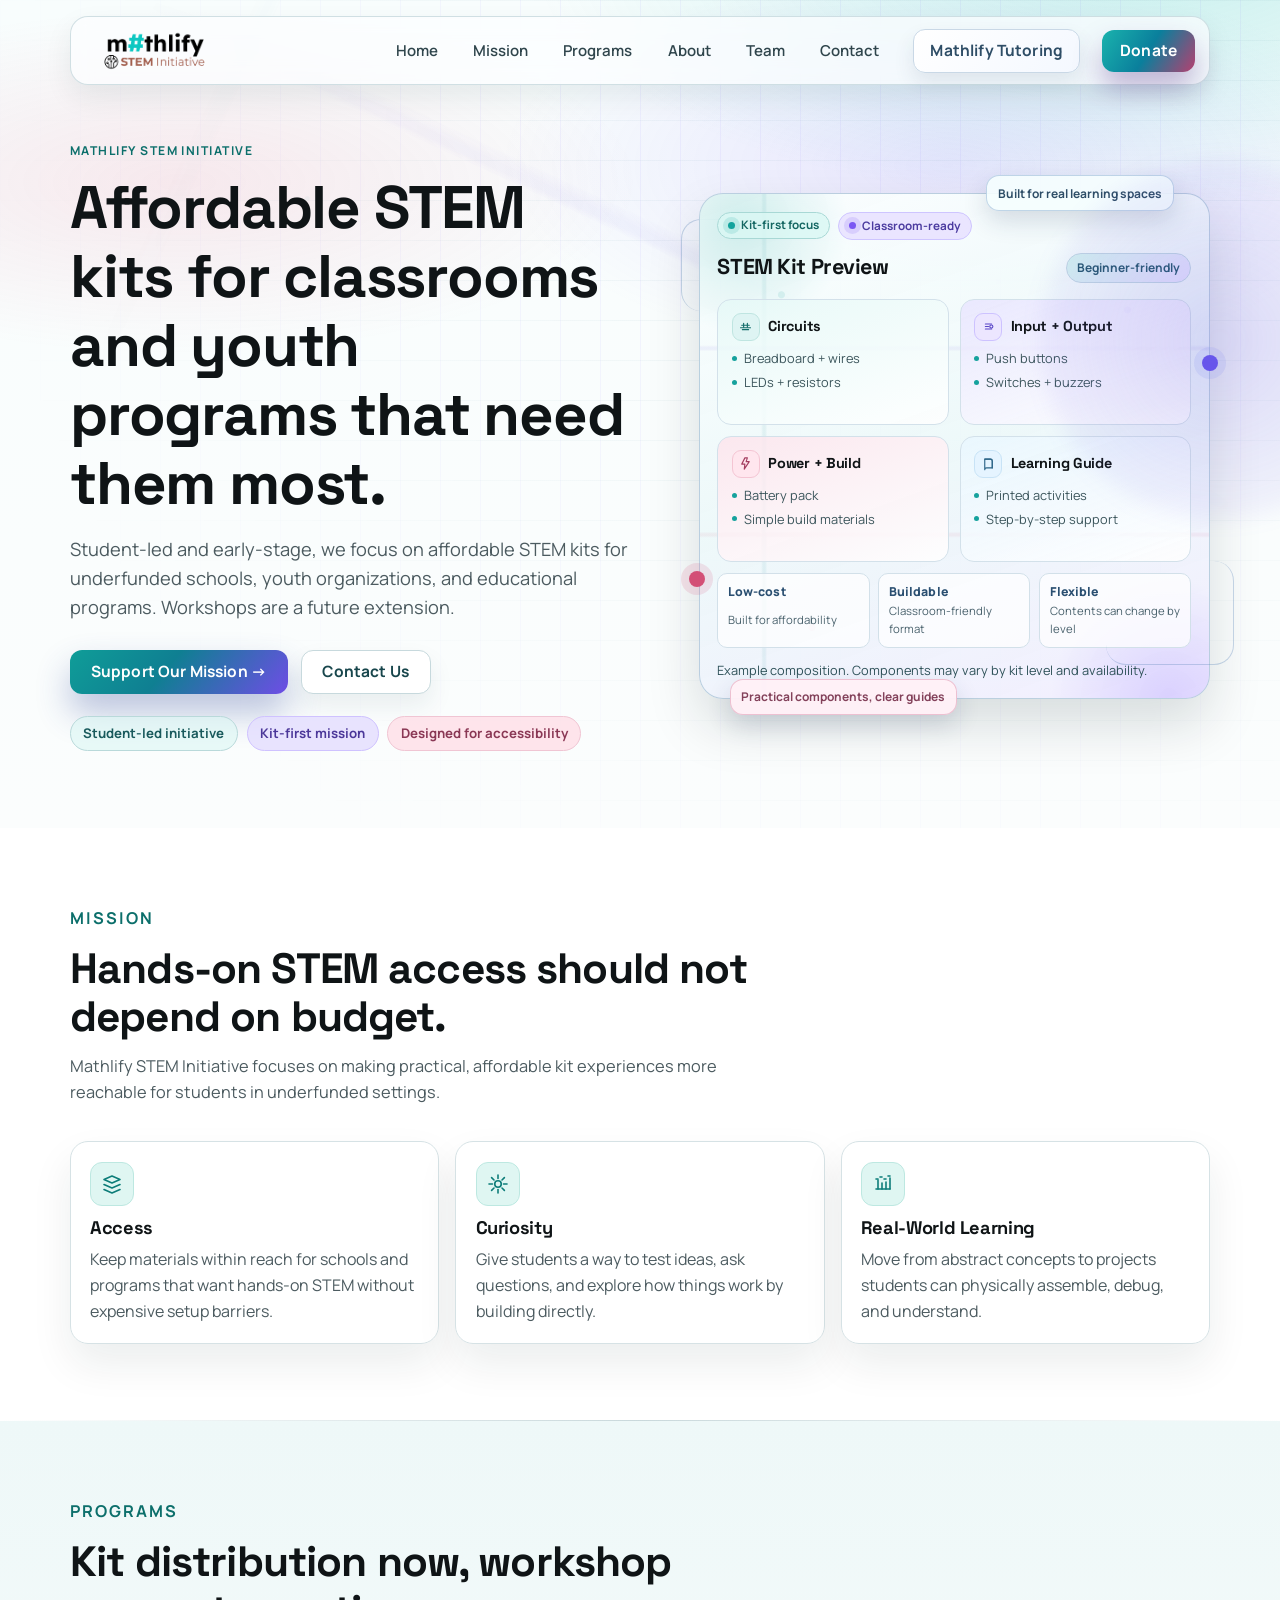
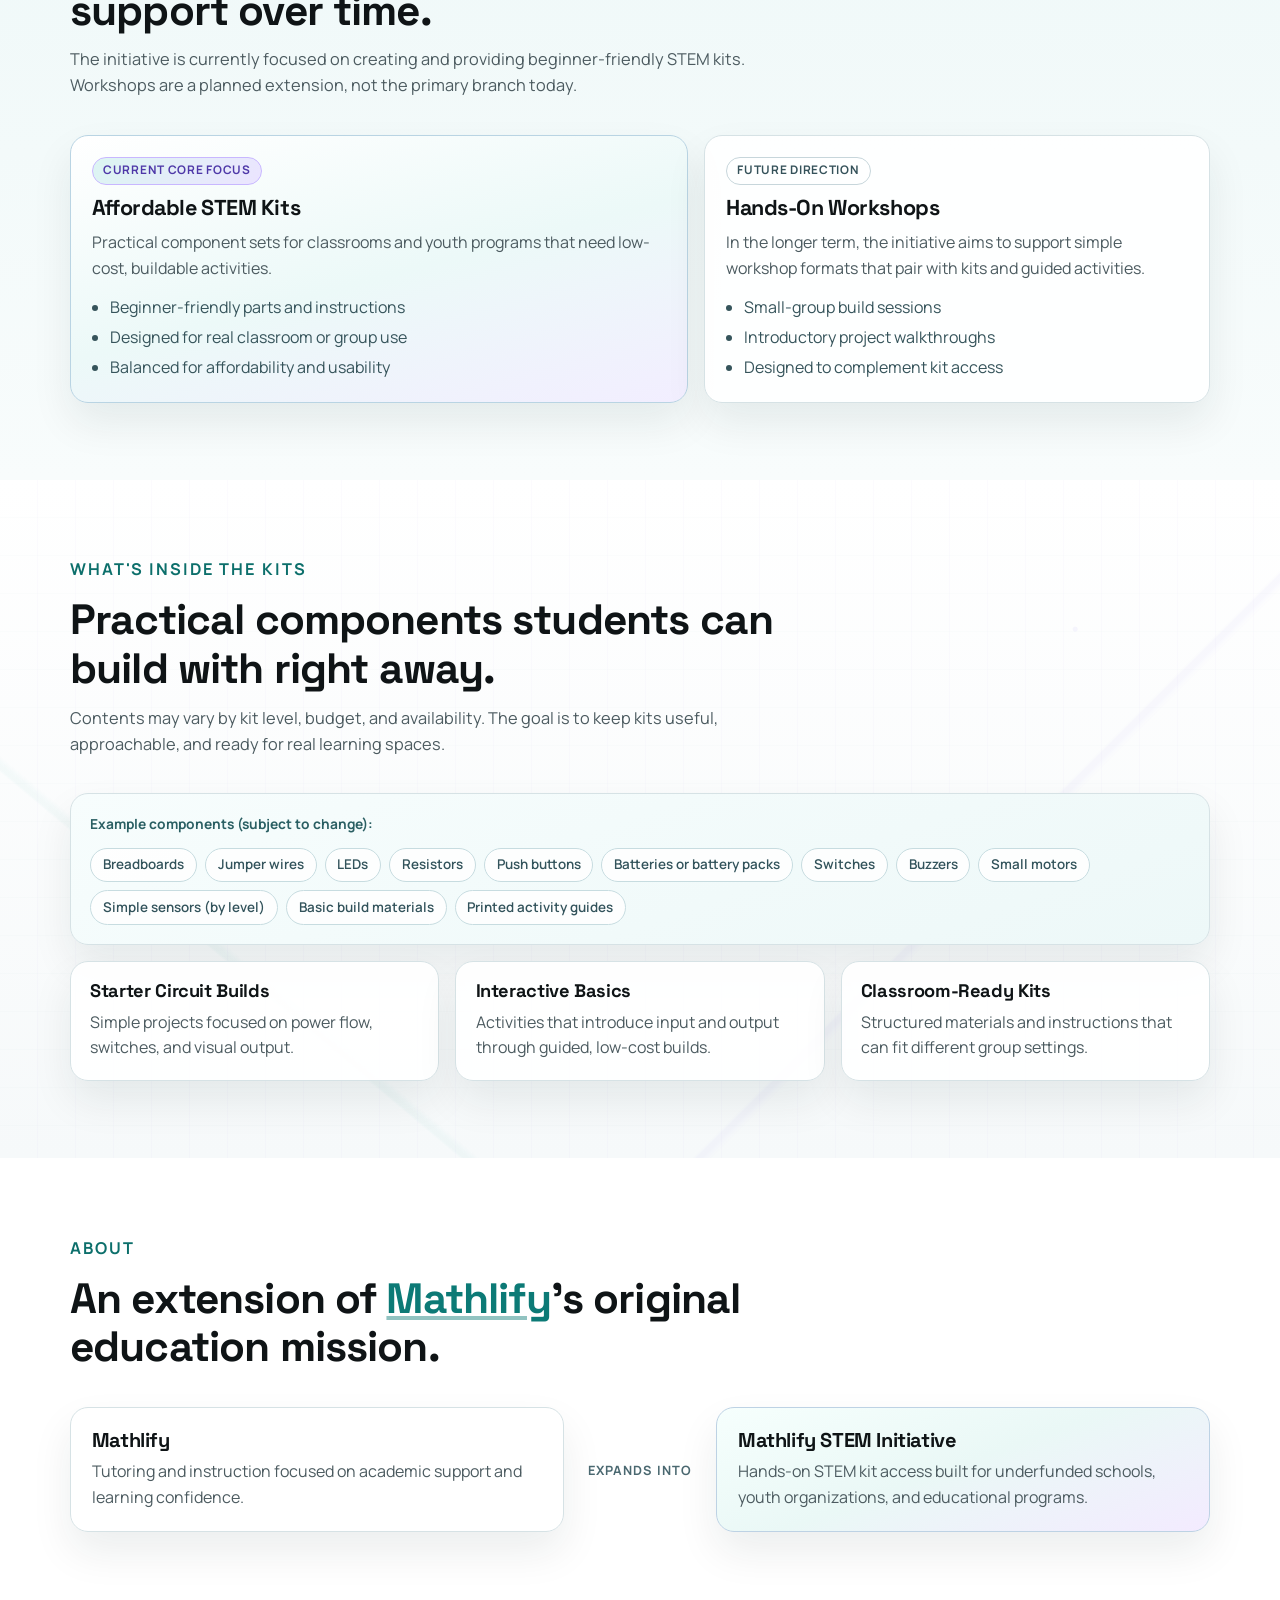
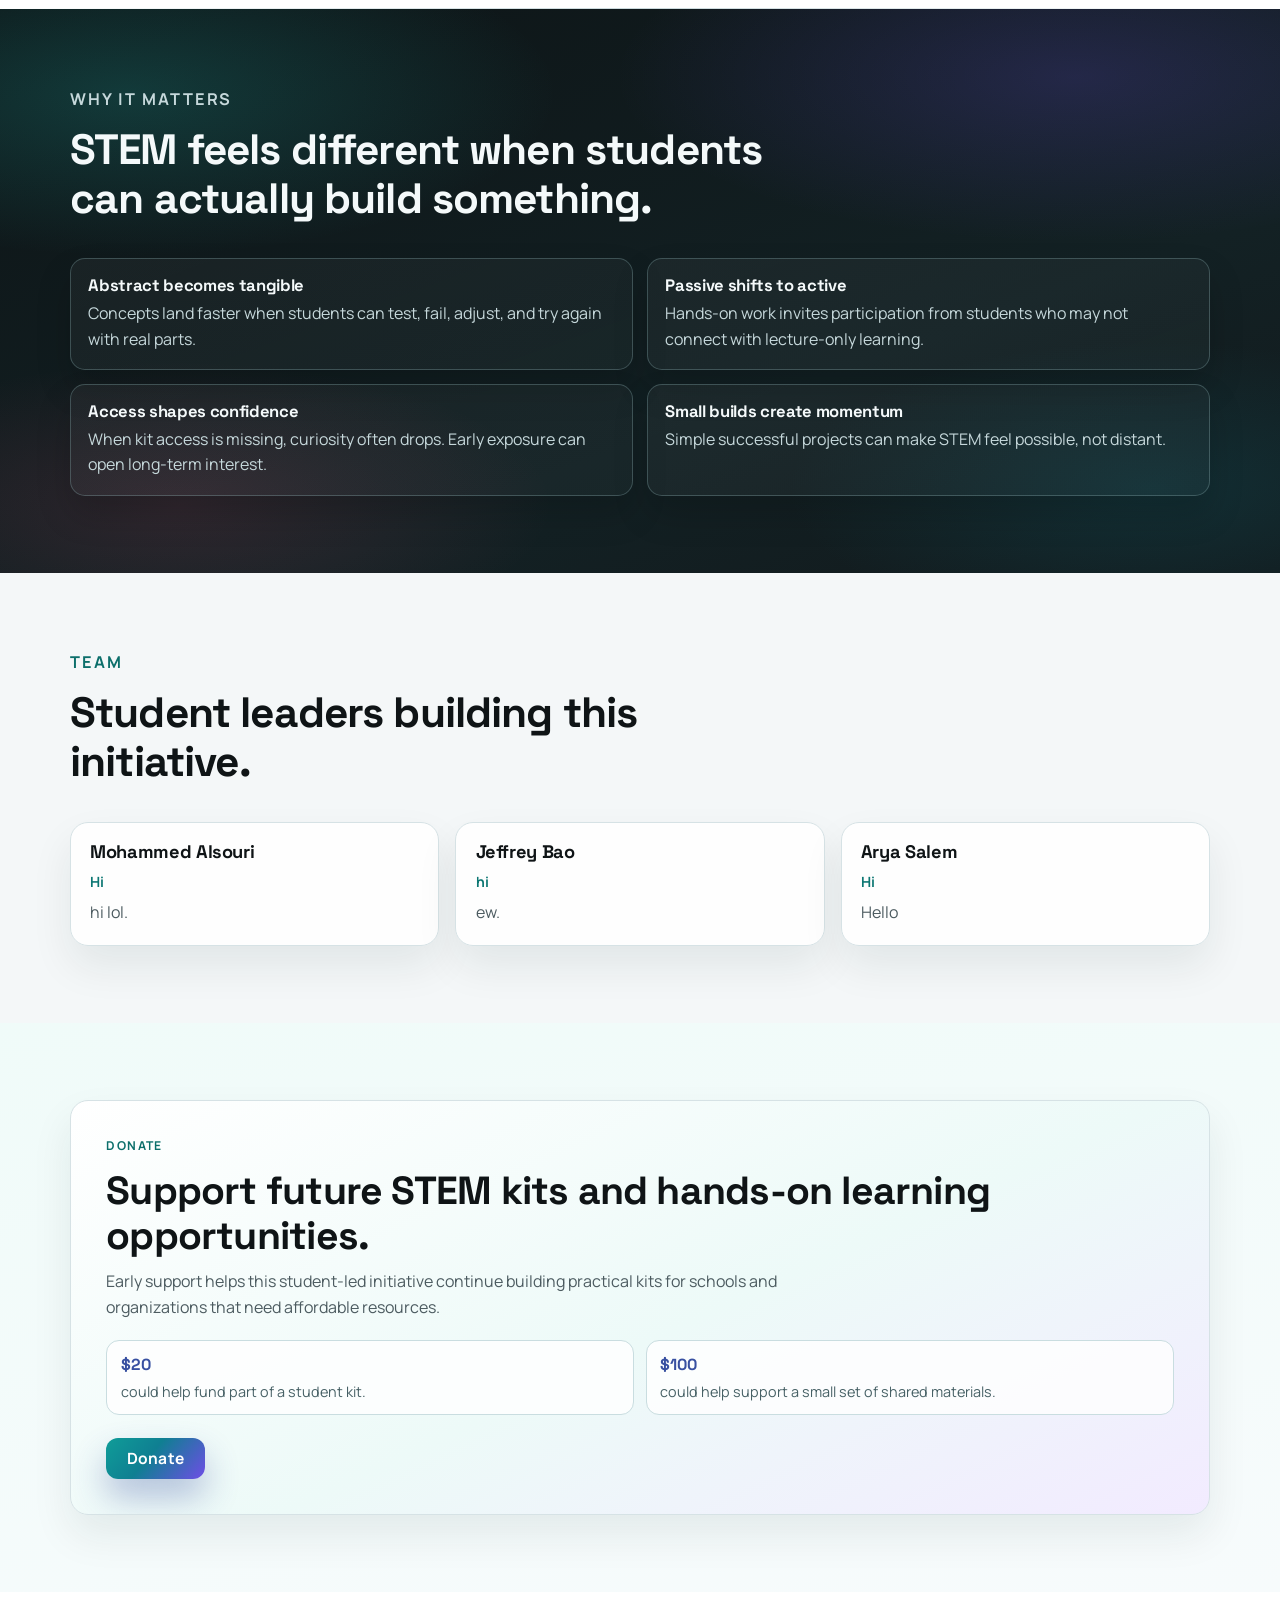
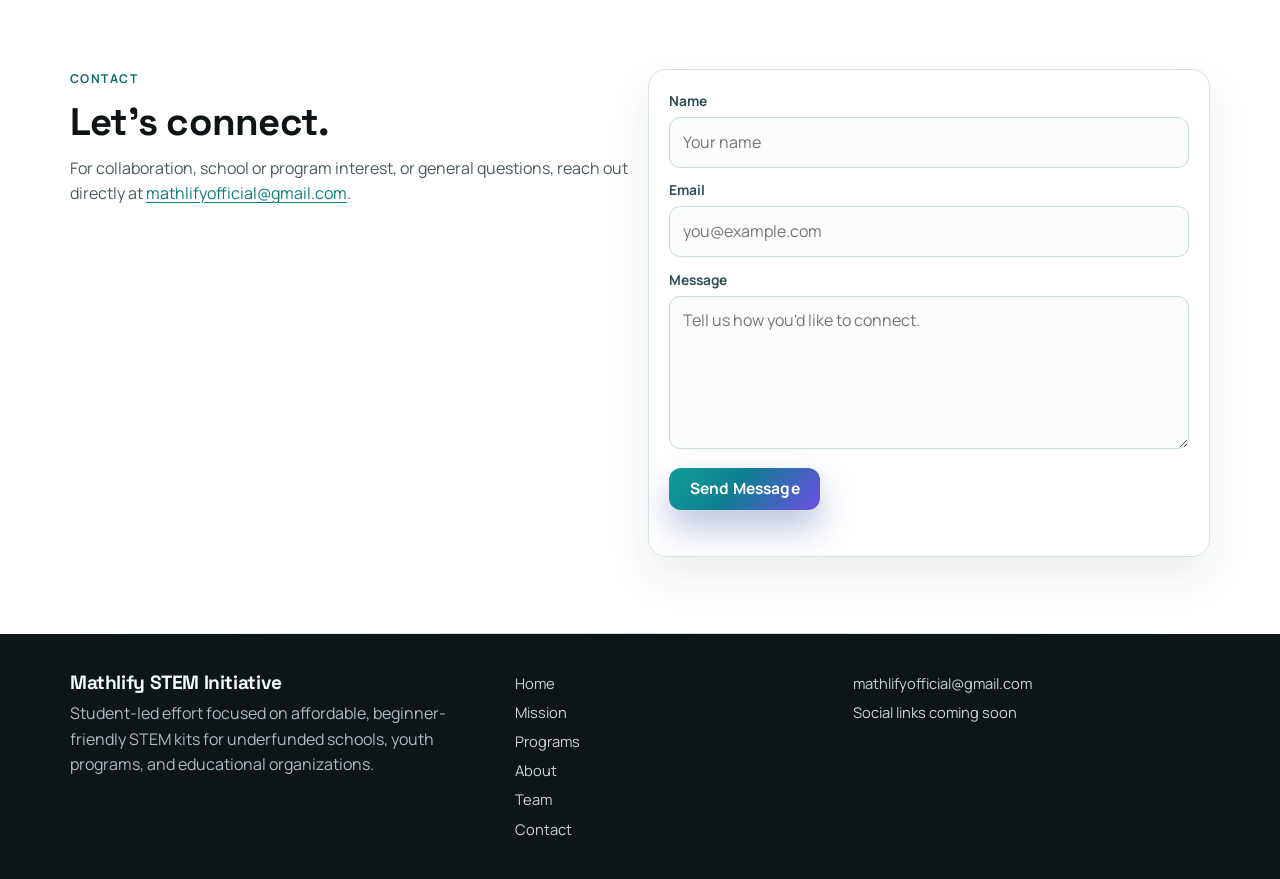
==== index.html @ 26292fa7 "d" ====
<!doctype html>
<html lang="en">
  <head>
    <meta charset="UTF-8" />
    <meta name="viewport" content="width=device-width, initial-scale=1.0" />
    <title>Mathlify STEM Initiative</title>
    <meta
      name="description"
      content="Mathlify STEM Initiative is a student-led effort focused on building and providing affordable, beginner-friendly STEM kits for underfunded schools, youth programs, and educational organizations."
    />
    <link rel="preconnect" href="https://fonts.googleapis.com" />
    <link rel="preconnect" href="https://fonts.gstatic.com" crossorigin />
    <link
      href="https://fonts.googleapis.com/css2?family=Manrope:wght@400;500;600;700;800&family=Plus+Jakarta+Sans:wght@500;600;700;800&family=Space+Grotesk:wght@500;600;700&display=swap"
      rel="stylesheet"
    />
    <link rel="icon" type="image/png" href="res/favicon.png" />
    <link rel="stylesheet" href="styles.css" />
  </head>
  <body>
    <header class="top-nav" id="top">
      <div class="container nav-shell">
        <a class="brand" href="#home" aria-label="Go to Mathlify STEM Initiative homepage">
          <span class="brand-logo-wrap">
            <img
              src="res/logo.png"
              alt="Mathlify STEM Initiative logo"
              class="brand-logo"
              onerror="this.style.display='none'; this.parentElement.classList.add('logo-missing');"
            />
            <span class="logo-fallback">Logo</span>
          </span>
        </a>

        <nav class="desktop-nav" aria-label="Primary">
          <a href="#home">Home</a>
          <a href="#mission">Mission</a>
          <a href="#programs">Programs</a>
          <a href="#about">About</a>
          <a href="#team">Team</a>
          <a href="#contact">Contact</a>
        </nav>

        <a
          href="https://mathlify.vercel.app/"
          class="btn btn-tutoring nav-tutoring"
          target="_blank"
          rel="noopener"
          >Mathlify Tutoring</a
        >
        <a href="#" class="btn btn-donate nav-donate">Donate</a>

        <button class="nav-toggle" type="button" aria-expanded="false" aria-controls="mobile-menu">
          <span></span>
          <span></span>
          <span></span>
          <span class="sr-only">Open navigation</span>
        </button>
      </div>

      <div class="container mobile-menu" id="mobile-menu">
        <a href="#home">Home</a>
        <a href="#mission">Mission</a>
        <a href="#programs">Programs</a>
        <a href="#about">About</a>
        <a href="#team">Team</a>
        <a href="#contact">Contact</a>
        <a href="https://mathlify.vercel.app/" target="_blank" rel="noopener" class="btn btn-tutoring"
          >Mathlify Tutoring</a
        >
        <a href="#" class="btn btn-donate mobile-donate">Donate</a>
      </div>
    </header>

    <main>
      <section id="home" class="section hero">
        <div class="hero-bg-grid" aria-hidden="true"></div>
        <div class="container hero-grid">
          <div class="hero-copy reveal">
            <p class="eyebrow">Mathlify STEM Initiative</p>
            <h1>Affordable STEM kits for classrooms and youth programs that need them most.</h1>
            <p class="hero-subtext">
              Student-led and early-stage, we focus on affordable STEM kits for underfunded schools,
              youth organizations, and educational programs. Workshops are a future extension.
            </p>
            <div class="hero-actions">
              <a href="#" class="btn btn-primary">Support Our Mission &rarr;</a>
              <a href="#contact" class="btn btn-secondary">Contact Us</a>
            </div>
            <ul class="hero-badges">
              <li>Student-led initiative</li>
              <li>Kit-first mission</li>
              <li>Designed for accessibility</li>
            </ul>
          </div>

          <div class="hero-visual reveal">
            <div class="kit-board">
              <div class="kit-circuit-layer" aria-hidden="true"></div>

              <div class="kit-signal-row">
                <span class="signal-chip">
                  <span class="signal-dot" aria-hidden="true"></span>
                  Kit-first focus
                </span>
                <span class="signal-chip signal-chip-alt">
                  <span class="signal-dot" aria-hidden="true"></span>
                  Classroom-ready
                </span>
              </div>

              <div class="kit-board-head">
                <h2>STEM Kit Preview</h2>
                <span class="mini-pill">Beginner-friendly</span>
              </div>

              <div class="kit-board-grid">
                <article class="kit-module accent-circuit">
                  <div class="kit-module-head">
                    <span class="kit-icon" aria-hidden="true">
                      <svg viewBox="0 0 24 24">
                        <path d="M6 10h12" />
                        <path d="M9 7v6" />
                        <path d="M15 7v6" />
                        <path d="M4 14h16" />
                        <path d="M7 17h10" />
                      </svg>
                    </span>
                    <h3>Circuits</h3>
                  </div>
                  <ul>
                    <li>Breadboard + wires</li>
                    <li>LEDs + resistors</li>
                  </ul>
                </article>
                <article class="kit-module accent-io">
                  <div class="kit-module-head">
                    <span class="kit-icon" aria-hidden="true">
                      <svg viewBox="0 0 24 24">
                        <path d="M7 8h10" />
                        <path d="M7 12h5" />
                        <path d="M7 16h10" />
                        <circle cx="16.5" cy="12" r="2.5" />
                      </svg>
                    </span>
                    <h3>Input + Output</h3>
                  </div>
                  <ul>
                    <li>Push buttons</li>
                    <li>Switches + buzzers</li>
                  </ul>
                </article>
                <article class="kit-module accent-power">
                  <div class="kit-module-head">
                    <span class="kit-icon" aria-hidden="true">
                      <svg viewBox="0 0 24 24">
                        <path d="M11 3 6 13h5l-1 8 8-12h-5l2-6Z" />
                      </svg>
                    </span>
                    <h3>Power + Build</h3>
                  </div>
                  <ul>
                    <li>Battery pack</li>
                    <li>Simple build materials</li>
                  </ul>
                </article>
                <article class="kit-module accent-guide">
                  <div class="kit-module-head">
                    <span class="kit-icon" aria-hidden="true">
                      <svg viewBox="0 0 24 24">
                        <path d="M6 5h9a3 3 0 0 1 3 3v11H9a3 3 0 0 0-3 3V5Z" />
                        <path d="M6 5h9a3 3 0 0 1 3 3v11" />
                      </svg>
                    </span>
                    <h3>Learning Guide</h3>
                  </div>
                  <ul>
                    <li>Printed activities</li>
                    <li>Step-by-step support</li>
                  </ul>
                </article>
              </div>

              <div class="kit-mini-metrics">
                <div>
                  <strong>Low-cost</strong>
                  <span>Built for affordability</span>
                </div>
                <div>
                  <strong>Buildable</strong>
                  <span>Classroom-friendly format</span>
                </div>
                <div>
                  <strong>Flexible</strong>
                  <span>Contents can change by level</span>
                </div>
              </div>

              <p class="kit-board-note">
                Example composition. Components may vary by kit level and availability.
              </p>
            </div>

            <div class="hero-float hero-float-one">Built for real learning spaces</div>
            <div class="hero-float hero-float-two">Practical components, clear guides</div>
            <div class="hero-orb hero-orb-a" aria-hidden="true"></div>
            <div class="hero-orb hero-orb-b" aria-hidden="true"></div>
          </div>
        </div>
      </section>

      <section id="mission" class="section section-light">
        <div class="container">
          <div class="section-head reveal">
            <p class="eyebrow">Mission</p>
            <h2>Hands-on STEM access should not depend on budget.</h2>
            <p>
              Mathlify STEM Initiative focuses on making practical, affordable kit experiences more
              reachable for students in underfunded settings.
            </p>
          </div>

          <div class="cards-3">
            <article class="info-card reveal" data-glow>
              <div class="icon-wrap" aria-hidden="true">
                <svg viewBox="0 0 24 24" role="img">
                  <path d="M4 7.5 12 4l8 3.5-8 3.5L4 7.5Z" />
                  <path d="M4 12.5 12 16l8-3.5" />
                  <path d="M4 17.5 12 21l8-3.5" />
                </svg>
              </div>
              <h3>Access</h3>
              <p>
                Keep materials within reach for schools and programs that want hands-on STEM without
                expensive setup barriers.
              </p>
            </article>

            <article class="info-card reveal" data-glow>
              <div class="icon-wrap" aria-hidden="true">
                <svg viewBox="0 0 24 24" role="img">
                  <path d="M12 3v3.5" />
                  <path d="M18.4 5.6 16 8" />
                  <path d="M21 12h-3.5" />
                  <path d="m18.4 18.4-2.4-2.4" />
                  <path d="M12 21v-3.5" />
                  <path d="m5.6 18.4 2.4-2.4" />
                  <path d="M3 12h3.5" />
                  <path d="m5.6 5.6 2.4 2.4" />
                  <circle cx="12" cy="12" r="3.25" />
                </svg>
              </div>
              <h3>Curiosity</h3>
              <p>
                Give students a way to test ideas, ask questions, and explore how things work by
                building directly.
              </p>
            </article>

            <article class="info-card reveal" data-glow>
              <div class="icon-wrap" aria-hidden="true">
                <svg viewBox="0 0 24 24" role="img">
                  <path d="M5 17h14" />
                  <path d="M7 17V8" />
                  <path d="m11 17 0-6" />
                  <path d="M15 17V10" />
                  <path d="M19 17V6" />
                  <path d="M5 7h2" />
                  <path d="M9 5h2" />
                  <path d="M13 7h2" />
                  <path d="M17 4h2" />
                </svg>
              </div>
              <h3>Real-World Learning</h3>
              <p>
                Move from abstract concepts to projects students can physically assemble, debug, and
                understand.
              </p>
            </article>
          </div>
        </div>
      </section>

      <section id="programs" class="section section-tint">
        <div class="container">
          <div class="section-head reveal">
            <p class="eyebrow">Programs</p>
            <h2>Kit distribution now, workshop support over time.</h2>
            <p>
              The initiative is currently focused on creating and providing beginner-friendly STEM kits.
              Workshops are a planned extension, not the primary branch today.
            </p>
          </div>

          <div class="program-grid">
            <article class="program-card primary reveal" data-glow>
              <span class="tag tag-strong">Current Core Focus</span>
              <h3>Affordable STEM Kits</h3>
              <p>
                Practical component sets for classrooms and youth programs that need low-cost, buildable
                activities.
              </p>
              <ul>
                <li>Beginner-friendly parts and instructions</li>
                <li>Designed for real classroom or group use</li>
                <li>Balanced for affordability and usability</li>
              </ul>
            </article>

            <article class="program-card reveal" data-glow>
              <span class="tag">Future Direction</span>
              <h3>Hands-On Workshops</h3>
              <p>
                In the longer term, the initiative aims to support simple workshop formats that pair with
                kits and guided activities.
              </p>
              <ul>
                <li>Small-group build sessions</li>
                <li>Introductory project walkthroughs</li>
                <li>Designed to complement kit access</li>
              </ul>
            </article>
          </div>
        </div>
      </section>

      <section id="kits" class="section section-pattern">
        <div class="container">
          <div class="section-head reveal">
            <p class="eyebrow">What's Inside The Kits</p>
            <h2>Practical components students can build with right away.</h2>
            <p>
              Contents may vary by kit level, budget, and availability. The goal is to keep kits useful,
              approachable, and ready for real learning spaces.
            </p>
          </div>

          <div class="kit-items-card reveal" data-glow>
            <p class="small-note">Example components (subject to change):</p>
            <div class="chip-list">
              <span>Breadboards</span>
              <span>Jumper wires</span>
              <span>LEDs</span>
              <span>Resistors</span>
              <span>Push buttons</span>
              <span>Batteries or battery packs</span>
              <span>Switches</span>
              <span>Buzzers</span>
              <span>Small motors</span>
              <span>Simple sensors (by level)</span>
              <span>Basic build materials</span>
              <span>Printed activity guides</span>
            </div>
          </div>

          <div class="cards-3 kit-level-grid">
            <article class="mini-card reveal" data-glow>
              <h3>Starter Circuit Builds</h3>
              <p>Simple projects focused on power flow, switches, and visual output.</p>
            </article>
            <article class="mini-card reveal" data-glow>
              <h3>Interactive Basics</h3>
              <p>Activities that introduce input and output through guided, low-cost builds.</p>
            </article>
            <article class="mini-card reveal" data-glow>
              <h3>Classroom-Ready Kits</h3>
              <p>Structured materials and instructions that can fit different group settings.</p>
            </article>
          </div>
        </div>
      </section>

      <section id="about" class="section section-light">
        <div class="container">
          <div class="section-head reveal">
            <p class="eyebrow">About</p>
            <h2>An extension of <a href="https://mathlify.vercel.app/" target="_blank" rel="noopener">Mathlify</a>&rsquo;s original education mission.</h2>
          </div>

          <div class="about-grid">
            <article class="about-card reveal" data-glow>
              <h3>Mathlify</h3>
              <p>Tutoring and instruction focused on academic support and learning confidence.</p>
            </article>

            <div class="about-bridge reveal" aria-hidden="true">Expands Into</div>

            <article class="about-card highlight reveal" data-glow>
              <h3>Mathlify STEM Initiative</h3>
              <p>
                Hands-on STEM kit access built for underfunded schools, youth organizations, and
                educational programs.
              </p>
            </article>
          </div>
        </div>
      </section>

      <section id="why" class="section section-contrast">
        <div class="container">
          <div class="why-wrap">
            <div class="section-head reveal">
              <p class="eyebrow">Why It Matters</p>
              <h2>STEM feels different when students can actually build something.</h2>
            </div>

            <div class="why-grid">
              <article class="why-card reveal">
                <h3>Abstract becomes tangible</h3>
                <p>Concepts land faster when students can test, fail, adjust, and try again with real parts.</p>
              </article>
              <article class="why-card reveal">
                <h3>Passive shifts to active</h3>
                <p>Hands-on work invites participation from students who may not connect with lecture-only learning.</p>
              </article>
              <article class="why-card reveal">
                <h3>Access shapes confidence</h3>
                <p>When kit access is missing, curiosity often drops. Early exposure can open long-term interest.</p>
              </article>
              <article class="why-card reveal">
                <h3>Small builds create momentum</h3>
                <p>Simple successful projects can make STEM feel possible, not distant.</p>
              </article>
            </div>
          </div>
        </div>
      </section>

      <section id="team" class="section section-light-alt">
        <div class="container">
          <div class="section-head reveal">
            <p class="eyebrow">Team</p>
            <h2>Student leaders building this initiative.</h2>
          </div>

          <div class="cards-3">
            <article class="team-card reveal" data-glow>
              <h3>Mohammed Alsouri</h3>
              <p class="team-role">Hi</p>
              <p>hi lol.</p>
            </article>
            <article class="team-card reveal" data-glow>
              <h3>Jeffrey Bao</h3>
              <p class="team-role">hi</p>
              <p>ew.</p>
            </article>
            <article class="team-card reveal" data-glow>
              <h3>Arya Salem</h3>
              <p class="team-role">Hi</p>
              <p>Hello</p>
            </article>
          </div>
        </div>
      </section>

      <section id="donate" class="section section-tint-soft">
        <div class="container">
          <div class="donate-card reveal" data-glow>
            <p class="eyebrow">Donate</p>
            <h2>Support future STEM kits and hands-on learning opportunities.</h2>
            <p>
              Early support helps this student-led initiative continue building practical kits for schools
              and organizations that need affordable resources.
            </p>
            <div class="donate-examples">
              <div>
                <strong>$20</strong>
                <span>could help fund part of a student kit.</span>
              </div>
              <div>
                <strong>$100</strong>
                <span>could help support a small set of shared materials.</span>
              </div>
            </div>
            <a href="#" class="btn btn-primary">Donate</a>
          </div>
        </div>
      </section>

      <section id="contact" class="section section-light">
        <div class="container contact-grid">
          <div class="contact-copy reveal">
            <p class="eyebrow">Contact</p>
            <h2>Let's connect.</h2>
            <p>
              For collaboration, school or program interest, or general questions, reach out directly at
              <a href="mailto:mathlifyofficial@gmail.com">mathlifyofficial@gmail.com</a>.
            </p>
          </div>

          <form class="contact-form reveal" id="contact-form">
            <label for="name">Name</label>
            <input id="name" name="name" type="text" placeholder="Your name" required />

            <label for="email">Email</label>
            <input id="email" name="email" type="email" placeholder="you@example.com" required />

            <label for="message">Message</label>
            <textarea
              id="message"
              name="message"
              rows="5"
              placeholder="Tell us how you'd like to connect."
              required
            ></textarea>

            <button type="submit" class="btn btn-primary">Send Message</button>
            <p id="form-status" class="form-status" aria-live="polite"></p>
          </form>
        </div>
      </section>
    </main>

    <footer class="footer">
      <div class="container footer-grid">
        <div>
          <h2>Mathlify STEM Initiative</h2>
          <p>
            Student-led effort focused on affordable, beginner-friendly STEM kits for underfunded schools,
            youth programs, and educational organizations.
          </p>
        </div>
        <nav class="footer-nav" aria-label="Footer links">
          <a href="#home">Home</a>
          <a href="#mission">Mission</a>
          <a href="#programs">Programs</a>
          <a href="#about">About</a>
          <a href="#team">Team</a>
          <a href="#contact">Contact</a>
        </nav>
        <div class="footer-links">
          <a href="mailto:mathlifyofficial@gmail.com">mathlifyofficial@gmail.com</a>
          <span>Social links coming soon</span>
        </div>
      </div>
    </footer>

    <script src="script.js"></script>
  </body>
</html>
---- styles.css ----
:root {
  --bg: #f8fafb;
  --surface: #ffffff;
  --surface-muted: #f2f5f6;
  --surface-tint: #eef9f7;
  --surface-strong: #0f1718;
  --text: #0f1416;
  --text-soft: #4c5b60;
  --line: #d8e0e2;
  --teal: #0f9d98;
  --teal-deep: #0c6f6b;
  --teal-soft: #bdece7;
  --violet: #7858ff;
  --violet-soft: #e5deff;
  --rose: #e25378;
  --rose-soft: #ffdce6;
  --shadow-soft: 0 20px 42px rgba(9, 34, 39, 0.08);
  --shadow-strong: 0 26px 54px rgba(4, 31, 36, 0.14);
  --ease: 280ms cubic-bezier(0.22, 0.61, 0.36, 1);
}

*,
*::before,
*::after {
  box-sizing: border-box;
}

html {
  scroll-behavior: smooth;
}

body {
  margin: 0;
  background:
    radial-gradient(620px 360px at 95% 0%, rgba(120, 88, 255, 0.08), transparent 68%),
    radial-gradient(520px 280px at 2% 40%, rgba(226, 83, 120, 0.08), transparent 72%),
    linear-gradient(180deg, #fcfefe 0%, #f8fbfb 100%);
  color: var(--text);
  font-family: "Manrope", "Segoe UI", sans-serif;
  line-height: 1.6;
  text-rendering: optimizeLegibility;
}

img {
  max-width: 100%;
  display: block;
}

a {
  color: inherit;
  text-decoration: none;
}

section[id] {
  scroll-margin-top: 110px;
}

.container {
  width: min(1140px, calc(100% - 2.4rem));
  margin-inline: auto;
}

.section {
  position: relative;
  padding: clamp(4.5rem, 6vw, 7rem) 0;
}

.eyebrow {
  margin: 0 0 0.8rem;
  color: var(--teal-deep);
  font-weight: 700;
  letter-spacing: 0.12em;
  text-transform: uppercase;
  font-size: 0.76rem;
}

h1,
h2,
h3 {
  margin: 0;
  font-family: "Space Grotesk", "Plus Jakarta Sans", sans-serif;
  line-height: 1.15;
  letter-spacing: -0.02em;
}

p {
  margin: 0;
  color: var(--text-soft);
}

.sr-only {
  position: absolute;
  width: 1px;
  height: 1px;
  padding: 0;
  margin: -1px;
  overflow: hidden;
  clip: rect(0, 0, 0, 0);
  border: 0;
}

.top-nav {
  position: fixed;
  inset: 0 0 auto 0;
  z-index: 1000;
  padding: 1rem 0 0;
  pointer-events: none;
}

.nav-shell {
  pointer-events: auto;
  display: flex;
  align-items: center;
  gap: 1.1rem;
  background: rgba(252, 254, 255, 0.72);
  border: 1px solid rgba(191, 211, 216, 0.72);
  border-radius: 18px;
  padding: 0.65rem 0.85rem;
  backdrop-filter: blur(10px);
  box-shadow: 0 12px 28px rgba(18, 52, 57, 0.08);
  transition: transform var(--ease), box-shadow var(--ease), border-color var(--ease);
}

.top-nav.scrolled .nav-shell {
  transform: translateY(-1px);
  box-shadow: 0 16px 32px rgba(18, 52, 57, 0.12);
  border-color: rgba(163, 198, 204, 0.88);
}

.brand {
  display: inline-flex;
  align-items: center;
}

.brand-logo-wrap {
  min-width: 140px;
  min-height: 46px;
  display: grid;
  place-items: center;
  padding: 0.08rem 0.15rem;
  transition: transform var(--ease), filter var(--ease);
}

.brand-logo-wrap:hover {
  transform: translateY(-1px);
  filter: drop-shadow(0 7px 12px rgba(16, 55, 62, 0.16));
}

.brand-logo {
  width: auto;
  height: 44px;
  object-fit: contain;
  mix-blend-mode: multiply;
}

.logo-fallback {
  display: none;
  font-weight: 700;
  color: #48636c;
  font-size: 0.82rem;
}

.brand-logo-wrap.logo-missing .logo-fallback {
  display: block;
}

.brand-logo-wrap.logo-missing {
  min-width: 120px;
  border-radius: 11px;
  border: 1px dashed #afbec4;
  background: linear-gradient(135deg, #fcffff, #f2f8f9);
}

.desktop-nav {
  margin-left: auto;
  display: flex;
  align-items: center;
  gap: 0.65rem;
}

.desktop-nav a,
.mobile-menu a {
  padding: 0.52rem 0.78rem;
  border-radius: 9px;
  color: #2f454c;
  font-weight: 600;
  font-size: 0.94rem;
  transition: background-color var(--ease), color var(--ease), transform var(--ease);
}

.desktop-nav a:hover,
.mobile-menu a:hover {
  color: #5a46c8;
  background: linear-gradient(135deg, rgba(120, 88, 255, 0.12), rgba(17, 157, 152, 0.11));
  transform: translateY(-1px);
}

.btn {
  display: inline-flex;
  align-items: center;
  justify-content: center;
  gap: 0.4rem;
  border: 0;
  border-radius: 12px;
  padding: 0.82rem 1.3rem;
  cursor: pointer;
  font-family: "Manrope", "Segoe UI", sans-serif;
  font-size: 0.97rem;
  font-weight: 700;
  letter-spacing: 0.01em;
  line-height: 1;
  text-decoration: none;
  transition: transform var(--ease), box-shadow var(--ease), filter var(--ease), background var(--ease),
    color var(--ease);
}

button,
input,
textarea {
  font-family: "Manrope", "Segoe UI", sans-serif;
}

.btn:hover {
  transform: translateY(-2px);
}

.btn:active {
  transform: translateY(0);
}

.btn-primary {
  color: #ffffff;
  background: linear-gradient(130deg, #0f9d98 0%, #0f7f92 44%, #6f4de6 100%);
  box-shadow: 0 18px 34px rgba(45, 68, 151, 0.32);
}

.btn-primary:hover {
  filter: brightness(1.04);
  box-shadow: 0 20px 40px rgba(42, 60, 147, 0.44);
}

.btn-secondary {
  color: #18464c;
  background: #ffffff;
  border: 1px solid #c7d9dd;
  box-shadow: 0 12px 24px rgba(23, 64, 71, 0.08);
}

.btn-secondary:hover {
  border-color: #97b7be;
  color: #0f6562;
}

.btn-tutoring {
  color: #2e4d66;
  background: linear-gradient(135deg, #ffffff, #f4f8ff);
  border: 1px solid #c9d8e6;
  box-shadow: 0 10px 20px rgba(31, 54, 89, 0.1);
}

.btn-tutoring:hover {
  border-color: #9cb4d3;
  color: #3455aa;
  box-shadow: 0 16px 26px rgba(53, 84, 141, 0.16);
}

.btn-donate {
  color: #fff;
  background: linear-gradient(122deg, #1ab3ad 0%, #0a7f9c 50%, #b64070 100%);
  box-shadow: 0 16px 28px rgba(91, 48, 136, 0.34);
}

.btn-donate:hover {
  box-shadow: 0 22px 34px rgba(92, 52, 141, 0.46);
}

.nav-donate {
  margin-left: 0.25rem;
  padding-inline: 1.15rem;
}

.nav-tutoring {
  margin-left: 0.25rem;
  padding-inline: 1rem;
}

.nav-toggle {
  margin-left: auto;
  width: 46px;
  height: 42px;
  border: 1px solid #b9cdd2;
  border-radius: 11px;
  background: rgba(250, 254, 255, 0.9);
  display: none;
  align-items: center;
  justify-content: center;
  flex-direction: column;
  gap: 4px;
  cursor: pointer;
  transition: border-color var(--ease), background var(--ease);
}

.nav-toggle span {
  width: 17px;
  height: 2px;
  border-radius: 99px;
  background: #31545c;
  transition: transform var(--ease), opacity var(--ease);
}

.nav-toggle:hover {
  border-color: #90aab2;
}

.nav-toggle[aria-expanded="true"] span:nth-child(1) {
  transform: translateY(6px) rotate(45deg);
}

.nav-toggle[aria-expanded="true"] span:nth-child(2) {
  opacity: 0;
}

.nav-toggle[aria-expanded="true"] span:nth-child(3) {
  transform: translateY(-6px) rotate(-45deg);
}

.mobile-menu {
  pointer-events: auto;
  margin-top: 0.65rem;
  background: rgba(249, 253, 253, 0.98);
  border: 1px solid #cadbe0;
  border-radius: 14px;
  box-shadow: var(--shadow-soft);
  display: grid;
  gap: 0.3rem;
  padding: 0 0.55rem;
  max-height: 0;
  opacity: 0;
  overflow: hidden;
  transform: translateY(-12px);
  transition: max-height 420ms cubic-bezier(0.19, 1, 0.22, 1), opacity var(--ease), transform var(--ease),
    padding var(--ease);
}

.mobile-menu.open {
  max-height: 420px;
  opacity: 1;
  transform: translateY(0);
  padding: 0.55rem;
}

.mobile-donate {
  margin-top: 0.4rem;
}

.hero {
  overflow: hidden;
  padding-top: clamp(8.8rem, 10vw, 10.6rem);
  background:
    radial-gradient(980px 400px at 89% -5%, rgba(36, 196, 186, 0.22), transparent 62%),
    radial-gradient(640px 280px at 74% 20%, rgba(120, 88, 255, 0.15), transparent 70%),
    radial-gradient(640px 240px at 14% 22%, rgba(226, 83, 120, 0.12), transparent 72%),
    linear-gradient(180deg, #f8fdfd 0%, #fbfdfd 100%);
}

.hero::after {
  content: "";
  position: absolute;
  right: -120px;
  top: 160px;
  width: 360px;
  height: 360px;
  border-radius: 50%;
  background: radial-gradient(circle, rgba(109, 89, 229, 0.22), rgba(56, 197, 187, 0));
  filter: blur(10px);
  pointer-events: none;
  animation: drift 13s ease-in-out infinite;
}

.hero-bg-grid {
  position: absolute;
  inset: 0;
  background-image: linear-gradient(rgba(66, 132, 145, 0.05) 1px, transparent 1px),
    linear-gradient(90deg, rgba(120, 88, 255, 0.06) 1px, transparent 1px);
  background-size: 40px 40px;
  mask-image: radial-gradient(circle at 70% 10%, black 30%, transparent 80%);
  pointer-events: none;
}

.hero-bg-grid::after {
  content: "";
  position: absolute;
  inset: 0;
  background:
    radial-gradient(circle at 24% 24%, rgba(29, 164, 157, 0.22) 0 2px, transparent 3px),
    radial-gradient(circle at 78% 34%, rgba(105, 87, 230, 0.2) 0 2px, transparent 3px),
    radial-gradient(circle at 65% 74%, rgba(211, 79, 117, 0.18) 0 2px, transparent 3px),
    linear-gradient(115deg, transparent 15%, rgba(35, 138, 149, 0.11) 16%, rgba(35, 138, 149, 0.11) 16.4%, transparent 17%),
    linear-gradient(25deg, transparent 62%, rgba(104, 84, 221, 0.1) 62.5%, rgba(104, 84, 221, 0.1) 63%, transparent 64%);
  opacity: 0.45;
  mask-image: radial-gradient(circle at 50% 40%, black 35%, transparent 80%);
}

.hero-grid {
  display: grid;
  align-items: center;
  gap: clamp(2.2rem, 5vw, 4rem);
  grid-template-columns: 1.05fr 0.95fr;
}

.hero-copy h1 {
  font-size: clamp(2.1rem, 4.8vw, 3.75rem);
  max-width: 15ch;
}

.hero-subtext {
  margin-top: 1.05rem;
  font-size: clamp(1rem, 1.9vw, 1.14rem);
  max-width: 60ch;
}

.hero-actions {
  margin-top: 1.75rem;
  display: flex;
  flex-wrap: wrap;
  gap: 0.8rem;
}

.hero-badges {
  margin: 1.4rem 0 0;
  padding: 0;
  list-style: none;
  display: flex;
  flex-wrap: wrap;
  gap: 0.55rem;
}

.hero-badges li {
  padding: 0.36rem 0.78rem;
  border-radius: 999px;
  border: 1px solid #b9d9da;
  background: rgba(222, 247, 244, 0.65);
  color: #195a5c;
  font-size: 0.83rem;
  font-weight: 700;
}

.hero-badges li:nth-child(2) {
  border-color: #cfc2ff;
  background: rgba(229, 222, 255, 0.82);
  color: #4b3799;
}

.hero-badges li:nth-child(3) {
  border-color: #f0c5d3;
  background: rgba(255, 220, 230, 0.75);
  color: #8a3855;
}

.hero-visual {
  position: relative;
  perspective: 1000px;
}

.hero-visual::before,
.hero-visual::after {
  content: "";
  position: absolute;
  pointer-events: none;
  border: 1px solid rgba(98, 137, 188, 0.34);
  border-radius: 20px;
  z-index: 0;
}

.hero-visual::before {
  width: 112px;
  height: 92px;
  left: -18px;
  top: 26px;
  border-right: 0;
  border-bottom: 0;
}

.hero-visual::after {
  width: 128px;
  height: 104px;
  right: -24px;
  bottom: 34px;
  border-left: 0;
  border-top: 0;
}

.kit-board {
  position: relative;
  --board-y: 0px;
  --rx: 0deg;
  --ry: 0deg;
  padding: 1.1rem;
  border-radius: 24px;
  background: linear-gradient(160deg, rgba(252, 255, 255, 0.95), rgba(236, 248, 249, 0.92), rgba(241, 236, 255, 0.88));
  border: 1px solid rgba(171, 196, 216, 0.78);
  box-shadow: var(--shadow-strong);
  overflow: hidden;
  transform-style: preserve-3d;
  transform: translateY(var(--board-y)) rotateX(var(--rx)) rotateY(var(--ry));
  transition: transform 420ms cubic-bezier(0.22, 1, 0.36, 1), border-color var(--ease), box-shadow var(--ease);
}

.kit-board > :not(.kit-circuit-layer) {
  position: relative;
  z-index: 1;
}

.kit-board::before {
  content: "";
  position: absolute;
  inset: -80px auto auto -70px;
  width: 220px;
  height: 220px;
  border-radius: 50%;
  background: radial-gradient(circle, rgba(30, 166, 160, 0.2), transparent 70%);
  pointer-events: none;
}

.kit-board::after {
  content: "";
  position: absolute;
  inset: auto -80px -120px auto;
  width: 240px;
  height: 240px;
  border-radius: 50%;
  background: radial-gradient(circle, rgba(120, 88, 255, 0.2), transparent 70%);
  pointer-events: none;
}

.hero-visual:hover .kit-board {
  --board-y: -4px;
  border-color: rgba(147, 180, 205, 0.95);
  box-shadow: 0 30px 54px rgba(21, 42, 74, 0.2);
}

.kit-circuit-layer {
  position: absolute;
  inset: 0;
  border-radius: inherit;
  z-index: 0;
  pointer-events: none;
  opacity: 0.6;
  background:
    radial-gradient(circle at 16% 20%, rgba(29, 164, 157, 0.2) 0 3px, transparent 4px),
    radial-gradient(circle at 84% 23%, rgba(113, 89, 230, 0.2) 0 3px, transparent 4px),
    radial-gradient(circle at 22% 86%, rgba(214, 86, 124, 0.18) 0 3px, transparent 4px),
    linear-gradient(90deg, transparent 12%, rgba(46, 150, 160, 0.15) 12.4%, rgba(46, 150, 160, 0.15) 12.8%, transparent 13.2%),
    linear-gradient(180deg, transparent 30%, rgba(113, 89, 230, 0.12) 30.4%, rgba(113, 89, 230, 0.12) 30.8%, transparent 31.2%),
    linear-gradient(180deg, transparent 67%, rgba(214, 86, 124, 0.12) 67.4%, rgba(214, 86, 124, 0.12) 67.8%, transparent 68.2%);
}

.kit-signal-row {
  display: flex;
  flex-wrap: wrap;
  gap: 0.46rem;
  margin-bottom: 0.8rem;
}

.signal-chip {
  display: inline-flex;
  align-items: center;
  gap: 0.4rem;
  border-radius: 999px;
  border: 1px solid #a8d8d5;
  background: rgba(219, 248, 244, 0.82);
  color: #146662;
  padding: 0.22rem 0.62rem;
  font-size: 0.73rem;
  font-weight: 700;
}

.signal-chip-alt {
  border-color: #cec5ff;
  background: rgba(231, 224, 255, 0.82);
  color: #4c3ca0;
}

.signal-dot {
  width: 7px;
  height: 7px;
  border-radius: 999px;
  background: #12a39c;
  box-shadow: 0 0 0 5px rgba(18, 163, 156, 0.15);
}

.signal-chip-alt .signal-dot {
  background: #7a56f3;
  box-shadow: 0 0 0 5px rgba(122, 86, 243, 0.16);
}

.kit-board-head {
  display: flex;
  align-items: center;
  justify-content: space-between;
  gap: 0.8rem;
  margin-bottom: 1rem;
}

.kit-board-head h2 {
  font-size: clamp(1.1rem, 2vw, 1.35rem);
}

.mini-pill {
  border-radius: 999px;
  padding: 0.28rem 0.64rem;
  background: linear-gradient(135deg, #d3f4ef, #e8e3ff);
  color: #24586e;
  font-size: 0.75rem;
  font-weight: 700;
  border: 1px solid #c0d7e3;
}

.kit-board-grid {
  display: grid;
  grid-template-columns: repeat(2, minmax(0, 1fr));
  gap: 0.68rem;
}

.kit-module {
  border-radius: 14px;
  border: 1px solid #d3e1ea;
  padding: 0.82rem 0.84rem;
  background: rgba(255, 255, 255, 0.88);
  min-height: 126px;
  transition: transform var(--ease), border-color var(--ease), box-shadow var(--ease);
}

.kit-module:hover {
  transform: translateY(-3px);
  box-shadow: 0 13px 23px rgba(15, 40, 66, 0.14);
}

.kit-module-head {
  display: flex;
  align-items: center;
  gap: 0.52rem;
  margin-bottom: 0.45rem;
}

.kit-icon {
  width: 28px;
  height: 28px;
  border-radius: 9px;
  display: grid;
  place-items: center;
  background: #def4f3;
  border: 1px solid #bfe5e1;
  flex-shrink: 0;
}

.kit-icon svg {
  width: 15px;
  height: 15px;
  stroke: #146d6b;
  fill: none;
  stroke-width: 1.8;
  stroke-linecap: round;
  stroke-linejoin: round;
}

.kit-module h3 {
  font-size: 0.9rem;
}

.kit-module ul {
  margin: 0;
  padding: 0;
  list-style: none;
  display: grid;
  gap: 0.22rem;
  color: #3c565c;
  font-size: 0.8rem;
}

.kit-module li {
  position: relative;
  padding-left: 0.76rem;
}

.kit-module li::before {
  content: "";
  position: absolute;
  left: 0;
  top: 0.48rem;
  width: 5px;
  height: 5px;
  border-radius: 999px;
  background: #16a29d;
}

.accent-circuit {
  background: linear-gradient(160deg, rgba(229, 249, 247, 0.78), rgba(255, 255, 255, 0.88));
}

.accent-io {
  background: linear-gradient(160deg, rgba(230, 225, 255, 0.72), rgba(255, 255, 255, 0.88));
}

.accent-power {
  background: linear-gradient(160deg, rgba(255, 226, 235, 0.76), rgba(255, 255, 255, 0.88));
}

.accent-guide {
  background: linear-gradient(160deg, rgba(232, 246, 255, 0.76), rgba(255, 255, 255, 0.88));
}

.accent-io .kit-icon {
  background: #ece6ff;
  border-color: #cdc2ff;
}

.accent-io .kit-icon svg {
  stroke: #5a46c8;
}

.accent-power .kit-icon {
  background: #ffe6ee;
  border-color: #f4c5d3;
}

.accent-power .kit-icon svg {
  stroke: #a33d5f;
}

.accent-guide .kit-icon {
  background: #e5f4ff;
  border-color: #c8e3f6;
}

.accent-guide .kit-icon svg {
  stroke: #2c6487;
}

.kit-mini-metrics {
  margin-top: 0.72rem;
  display: grid;
  gap: 0.55rem;
  grid-template-columns: repeat(3, minmax(0, 1fr));
}

.kit-mini-metrics div {
  border-radius: 10px;
  border: 1px solid #d2e0e9;
  padding: 0.52rem 0.58rem;
  background: rgba(255, 255, 255, 0.74);
  display: grid;
}

.kit-mini-metrics strong {
  font-size: 0.77rem;
  font-weight: 800;
  letter-spacing: 0.01em;
  color: #2a4f71;
}

.kit-mini-metrics span {
  font-size: 0.71rem;
  color: #4a626d;
}

.kit-board-note {
  margin-top: 0.74rem;
  color: #2f5259;
  font-size: 0.8rem;
}

.hero-float {
  position: absolute;
  border-radius: 13px;
  border: 1px solid rgba(146, 178, 211, 0.55);
  background: rgba(246, 254, 254, 0.9);
  padding: 0.46rem 0.68rem;
  font-size: 0.75rem;
  color: #2e4e67;
  font-weight: 700;
  box-shadow: 0 10px 24px rgba(30, 50, 89, 0.16);
  animation: float 5.2s ease-in-out infinite;
}

.hero-float-one {
  top: -18px;
  right: 7%;
}

.hero-float-two {
  bottom: -16px;
  left: 6%;
  animation-delay: 1.2s;
  border-color: rgba(230, 173, 194, 0.72);
  background: rgba(255, 241, 247, 0.95);
  color: #83415a;
}

.hero-orb {
  position: absolute;
  width: 16px;
  height: 16px;
  border-radius: 999px;
  box-shadow: 0 0 0 8px rgba(104, 123, 245, 0.12);
  animation: orbitPulse 3.8s ease-in-out infinite;
}

.hero-orb-a {
  right: -8px;
  top: 32%;
  background: #6655ed;
}

.hero-orb-b {
  left: -10px;
  bottom: 22%;
  background: #d34f76;
  box-shadow: 0 0 0 8px rgba(216, 84, 125, 0.15);
  animation-delay: 1.2s;
}

.section-light {
  background: #ffffff;
}

.section-light::before {
  content: "";
  position: absolute;
  inset: auto 0 0;
  height: 1px;
  background: linear-gradient(90deg, transparent, rgba(136, 169, 176, 0.45), transparent);
}

.section-tint {
  background:
    linear-gradient(180deg, #eef8f8 0%, #f8fcfc 100%),
    radial-gradient(680px 220px at 0% 100%, rgba(23, 173, 165, 0.12), transparent 70%),
    radial-gradient(620px 200px at 94% 8%, rgba(120, 88, 255, 0.12), transparent 70%);
}

.section-pattern {
  background:
    linear-gradient(180deg, #ffffff 0%, #f6f9fa 100%),
    radial-gradient(580px 220px at 90% 80%, rgba(227, 86, 123, 0.07), transparent 72%);
}

.section-pattern > .container {
  position: relative;
  z-index: 1;
}

.section-pattern::before {
  content: "";
  position: absolute;
  inset: 0;
  background-image: linear-gradient(transparent 97%, rgba(27, 95, 107, 0.06) 100%),
    linear-gradient(90deg, transparent 97%, rgba(116, 91, 220, 0.08) 100%);
  background-size: 38px 38px;
  opacity: 0.45;
  z-index: 0;
  pointer-events: none;
}

.section-pattern::after {
  content: "";
  position: absolute;
  inset: 0;
  z-index: 0;
  pointer-events: none;
  background:
    radial-gradient(circle at 84% 22%, rgba(113, 89, 230, 0.16) 0 2px, transparent 3px),
    radial-gradient(circle at 13% 74%, rgba(29, 164, 157, 0.15) 0 2px, transparent 3px),
    linear-gradient(135deg, transparent 70%, rgba(113, 89, 230, 0.1) 70.2%, rgba(113, 89, 230, 0.1) 70.5%, transparent 71%),
    linear-gradient(40deg, transparent 22%, rgba(29, 164, 157, 0.1) 22.2%, rgba(29, 164, 157, 0.1) 22.5%, transparent 23%);
  opacity: 0.35;
}

.section-light-alt {
  background: #f4f7f8;
}

.section-tint-soft {
  background:
    linear-gradient(170deg, #f0fbf9 0%, #f7fbfc 100%),
    radial-gradient(620px 220px at 8% 0%, rgba(120, 88, 255, 0.11), transparent 72%),
    radial-gradient(620px 220px at 92% 100%, rgba(227, 86, 123, 0.09), transparent 72%);
}

.section-head {
  max-width: 720px;
  margin-bottom: 2.25rem;
}

.section-head h2 {
  font-size: clamp(1.65rem, 3.6vw, 2.65rem);
  margin-bottom: 0.75rem;
}

.section-head p {
  font-size: 1.02rem;
}

.cards-3 {
  display: grid;
  gap: 1rem;
  grid-template-columns: repeat(3, minmax(0, 1fr));
}

.info-card,
.mini-card,
.team-card,
.program-card,
.contact-form,
.donate-card,
.about-card,
.kit-items-card {
  position: relative;
  border-radius: 18px;
  border: 1px solid #d6e2e5;
  background: rgba(255, 255, 255, 0.92);
  box-shadow: var(--shadow-soft);
  transition: transform var(--ease), box-shadow var(--ease), border-color var(--ease);
  overflow: hidden;
}

.info-card:hover,
.mini-card:hover,
.team-card:hover,
.program-card:hover,
.donate-card:hover,
.about-card:hover,
.kit-items-card:hover {
  transform: translateY(-4px);
  box-shadow: 0 24px 46px rgba(7, 41, 45, 0.12);
  border-color: #bad3d8;
}

.icon-wrap {
  width: 44px;
  height: 44px;
  border-radius: 12px;
  background: #dff6f2;
  border: 1px solid #bde8e1;
  display: grid;
  place-items: center;
  margin-bottom: 0.8rem;
}

.icon-wrap svg {
  width: 24px;
  height: 24px;
  fill: none;
  stroke: #0d7d79;
  stroke-width: 1.6;
  stroke-linecap: round;
  stroke-linejoin: round;
}

.info-card,
.team-card,
.mini-card {
  padding: 1.2rem;
}

.info-card h3,
.mini-card h3,
.team-card h3 {
  font-size: 1.14rem;
  margin-bottom: 0.5rem;
}

.program-grid {
  display: grid;
  gap: 1rem;
  grid-template-columns: 1.1fr 0.9fr;
}

.program-card {
  padding: 1.3rem;
}

.program-card h3 {
  font-size: 1.35rem;
  margin-bottom: 0.55rem;
}

.program-card p {
  margin-bottom: 0.85rem;
}

.program-card ul {
  margin: 0;
  padding-left: 1.15rem;
  display: grid;
  gap: 0.3rem;
  color: #36545b;
}

.program-card.primary {
  background: linear-gradient(165deg, #ffffff 0%, #ecf9f8 52%, #f2eeff 100%);
  border-color: #b9d4e3;
}

.tag {
  display: inline-flex;
  margin-bottom: 0.7rem;
  border-radius: 999px;
  border: 1px solid #c7d6db;
  padding: 0.24rem 0.64rem;
  color: #35525a;
  font-size: 0.74rem;
  font-weight: 700;
  letter-spacing: 0.06em;
  text-transform: uppercase;
}

.tag-strong {
  border-color: #c8b7ff;
  color: #4e38a8;
  background: linear-gradient(135deg, #dcf6f2, #ebe4ff);
}

.kit-items-card {
  padding: 1.2rem;
  margin-bottom: 1rem;
  background: linear-gradient(160deg, #f7fdfd, #edf8f8);
}

.small-note {
  color: #2a5f63;
  font-size: 0.86rem;
  font-weight: 700;
  margin-bottom: 0.78rem;
}

.chip-list {
  display: flex;
  flex-wrap: wrap;
  gap: 0.5rem;
}

.chip-list span {
  display: inline-flex;
  border-radius: 999px;
  border: 1px solid #c7dce0;
  background: rgba(255, 255, 255, 0.86);
  color: #32535b;
  font-size: 0.84rem;
  padding: 0.34rem 0.74rem;
  font-weight: 600;
}

.kit-level-grid .mini-card {
  background: rgba(255, 255, 255, 0.94);
}

.about-grid {
  display: grid;
  gap: 0.95rem;
  grid-template-columns: 1fr auto 1fr;
  align-items: center;
}

.about-card {
  padding: 1.3rem;
}

.about-card h3 {
  font-size: 1.25rem;
  margin-bottom: 0.46rem;
}

.about-card.highlight {
  background: linear-gradient(160deg, #f6fffd 0%, #eaf8f6 48%, #f3ebff 100%);
  border-color: #bdd2e4;
}

.about-bridge {
  width: 122px;
  text-align: center;
  font-size: 0.8rem;
  color: #4a6870;
  font-weight: 700;
  letter-spacing: 0.08em;
  text-transform: uppercase;
}

#about .section-head h2 a {
  color: #0c7a76;
  text-decoration: underline;
  text-decoration-color: rgba(12, 122, 118, 0.45);
  text-underline-offset: 3px;
}

#about .section-head h2 a:hover {
  text-decoration-color: #0c7a76;
}

.section-contrast {
  color: #ebf5f6;
  background:
    radial-gradient(580px 220px at 10% 15%, rgba(35, 201, 191, 0.2), transparent 74%),
    radial-gradient(520px 210px at 90% 85%, rgba(18, 109, 122, 0.24), transparent 70%),
    radial-gradient(640px 230px at 84% 12%, rgba(120, 88, 255, 0.18), transparent 72%),
    radial-gradient(520px 200px at 14% 88%, rgba(226, 83, 120, 0.14), transparent 72%),
    linear-gradient(160deg, #0d1416 0%, #132124 65%, #121a1d 100%);
}

.section-contrast .eyebrow {
  color: #86dcd3;
}

.section-contrast .section-head h2,
.section-contrast .why-card h3 {
  color: #f4f9fa;
}

.section-contrast .section-head p,
.section-contrast .why-card p {
  color: #c6d8db;
}

.why-grid {
  display: grid;
  gap: 0.88rem;
  grid-template-columns: repeat(2, minmax(0, 1fr));
}

.why-card {
  border-radius: 15px;
  border: 1px solid rgba(134, 170, 173, 0.34);
  background: linear-gradient(160deg, rgba(255, 255, 255, 0.045), rgba(204, 236, 239, 0.03));
  padding: 1.05rem 1.08rem;
  box-shadow: 0 18px 34px rgba(0, 0, 0, 0.17);
  transition: transform var(--ease), border-color var(--ease), background var(--ease);
}

.why-card:hover {
  transform: translateY(-3px);
  border-color: rgba(188, 153, 255, 0.58);
  background: linear-gradient(160deg, rgba(255, 255, 255, 0.08), rgba(222, 207, 255, 0.08));
}

.why-card h3 {
  font-size: 1.04rem;
  margin-bottom: 0.36rem;
}

.team-role {
  color: #0d7773;
  margin-bottom: 0.42rem;
  font-weight: 700;
  font-size: 0.88rem;
}

.donate-card {
  padding: clamp(1.3rem, 4vw, 2.2rem);
  text-align: left;
  background: linear-gradient(155deg, #ffffff 0%, #edfaf8 54%, #f2ebff 100%);
}

.donate-card h2 {
  font-size: clamp(1.6rem, 3.2vw, 2.45rem);
  margin-bottom: 0.7rem;
}

.donate-card p {
  max-width: 72ch;
}

.donate-examples {
  margin: 1.2rem 0 1.4rem;
  display: grid;
  grid-template-columns: repeat(2, minmax(0, 1fr));
  gap: 0.75rem;
}

.donate-examples div {
  border-radius: 13px;
  border: 1px solid #c9dde0;
  background: rgba(255, 255, 255, 0.82);
  padding: 0.7rem 0.84rem;
  display: grid;
  gap: 0.15rem;
}

.donate-examples strong {
  font-family: "Space Grotesk", "Plus Jakarta Sans", sans-serif;
  color: #3850a1;
}

.donate-examples span {
  color: #466065;
  font-size: 0.9rem;
}

.contact-grid {
  display: grid;
  gap: 1rem;
  grid-template-columns: 1fr 1fr;
  align-items: start;
}

.contact-copy h2 {
  font-size: clamp(1.6rem, 3vw, 2.5rem);
  margin-bottom: 0.72rem;
}

.contact-copy p {
  margin-bottom: 0.72rem;
}

.contact-copy a {
  color: #0d7d79;
  text-decoration: underline;
  text-decoration-thickness: 1.2px;
  text-underline-offset: 3px;
}

.contact-note {
  font-size: 0.88rem;
}

.contact-form {
  padding: 1.25rem;
}

.contact-form label {
  display: block;
  font-weight: 700;
  color: #2e4e56;
  margin-bottom: 0.32rem;
  font-size: 0.86rem;
}

.contact-form input,
.contact-form textarea {
  width: 100%;
  border-radius: 11px;
  border: 1px solid #c8d9dd;
  padding: 0.72rem 0.82rem;
  font: inherit;
  margin-bottom: 0.72rem;
  transition: border-color var(--ease), box-shadow var(--ease), background-color var(--ease);
  background: #fbfdfd;
}

.contact-form input:focus,
.contact-form textarea:focus {
  outline: none;
  border-color: #77b7be;
  box-shadow: 0 0 0 4px rgba(95, 184, 190, 0.2);
  background: #fff;
}

.form-status {
  margin-top: 0.65rem;
  color: #2d646a;
  font-size: 0.86rem;
  min-height: 1.2em;
}

.footer {
  background: #0e1517;
  padding: 2.35rem 0;
  color: #d8e4e7;
}

.footer-grid {
  display: grid;
  gap: 1rem;
  grid-template-columns: 1.2fr 0.9fr 1fr;
  align-items: start;
}

.footer h2 {
  font-size: 1.2rem;
  margin-bottom: 0.45rem;
  color: #f6fbfc;
}

.footer p {
  color: #a9bdc3;
  max-width: 52ch;
}

.footer-nav,
.footer-links {
  display: grid;
  gap: 0.35rem;
}

.footer-nav a,
.footer-links a,
.footer-links span {
  color: #c5d5d9;
  font-size: 0.92rem;
  transition: color var(--ease);
}

.footer-nav a:hover,
.footer-links a:hover {
  color: #7ed4cc;
}

[data-glow]::after {
  content: "";
  position: absolute;
  inset: 0;
  border-radius: inherit;
  background:
    radial-gradient(420px 260px at var(--mx, 50%) var(--my, 50%), rgba(44, 176, 167, 0.16), transparent 72%),
    radial-gradient(520px 320px at calc(var(--mx, 50%) + 24px) calc(var(--my, 50%) + 18px), rgba(124, 89, 247, 0.1), transparent 78%);
  opacity: 0;
  pointer-events: none;
  transition: opacity var(--ease);
}

[data-glow]:hover::after {
  opacity: 1;
}

.reveal {
  opacity: 0;
  transform: translateY(24px) scale(0.988);
  transition: opacity 0.7s cubic-bezier(0.22, 1, 0.36, 1), transform 0.7s cubic-bezier(0.22, 1, 0.36, 1);
}

.reveal.is-visible {
  opacity: 1;
  transform: translateY(0) scale(1);
}

@keyframes float {
  0%,
  100% {
    transform: translateY(0);
  }
  50% {
    transform: translateY(-8px);
  }
}

@keyframes drift {
  0%,
  100% {
    transform: translate3d(0, 0, 0);
  }
  50% {
    transform: translate3d(-22px, -16px, 0);
  }
}

@keyframes orbitPulse {
  0%,
  100% {
    transform: scale(1);
  }
  50% {
    transform: scale(1.2);
  }
}

@media (max-width: 1040px) {
  .hero-grid,
  .contact-grid {
    grid-template-columns: 1fr;
  }

  .hero-copy h1 {
    max-width: 18ch;
  }

  .hero-visual {
    max-width: 780px;
  }

  .program-grid {
    grid-template-columns: 1fr;
  }

  .cards-3,
  .footer-grid {
    grid-template-columns: repeat(2, minmax(0, 1fr));
  }

  .about-grid {
    grid-template-columns: 1fr;
  }

  .about-bridge {
    width: 100%;
  }
}

@media (max-width: 860px) {
  .desktop-nav,
  .nav-tutoring,
  .nav-donate {
    display: none;
  }

  .nav-toggle {
    display: inline-flex;
  }

  .top-nav {
    padding-top: 0.75rem;
  }

  .container {
    width: min(1140px, calc(100% - 1.5rem));
  }

  .hero {
    padding-top: 7.7rem;
  }

  .kit-board-grid {
    grid-template-columns: 1fr;
  }

  .kit-mini-metrics {
    grid-template-columns: repeat(2, minmax(0, 1fr));
  }

  .hero-float {
    position: static;
    display: inline-flex;
    margin-top: 0.62rem;
    animation: none;
  }

  .hero-orb {
    display: none;
  }

  .hero-visual::before,
  .hero-visual::after {
    display: none;
  }

  .donate-examples {
    grid-template-columns: 1fr;
  }
}

@media (max-width: 640px) {
  .section {
    padding: 4rem 0;
  }

  .cards-3,
  .why-grid,
  .footer-grid {
    grid-template-columns: 1fr;
  }

  .hero-copy h1 {
    font-size: clamp(1.95rem, 9vw, 2.5rem);
  }

  .btn {
    width: 100%;
  }

  .hero-actions {
    gap: 0.6rem;
  }

  .hero-badges li {
    font-size: 0.78rem;
  }

  .brand-logo {
    height: 40px;
  }

  .kit-mini-metrics {
    grid-template-columns: 1fr;
  }
}
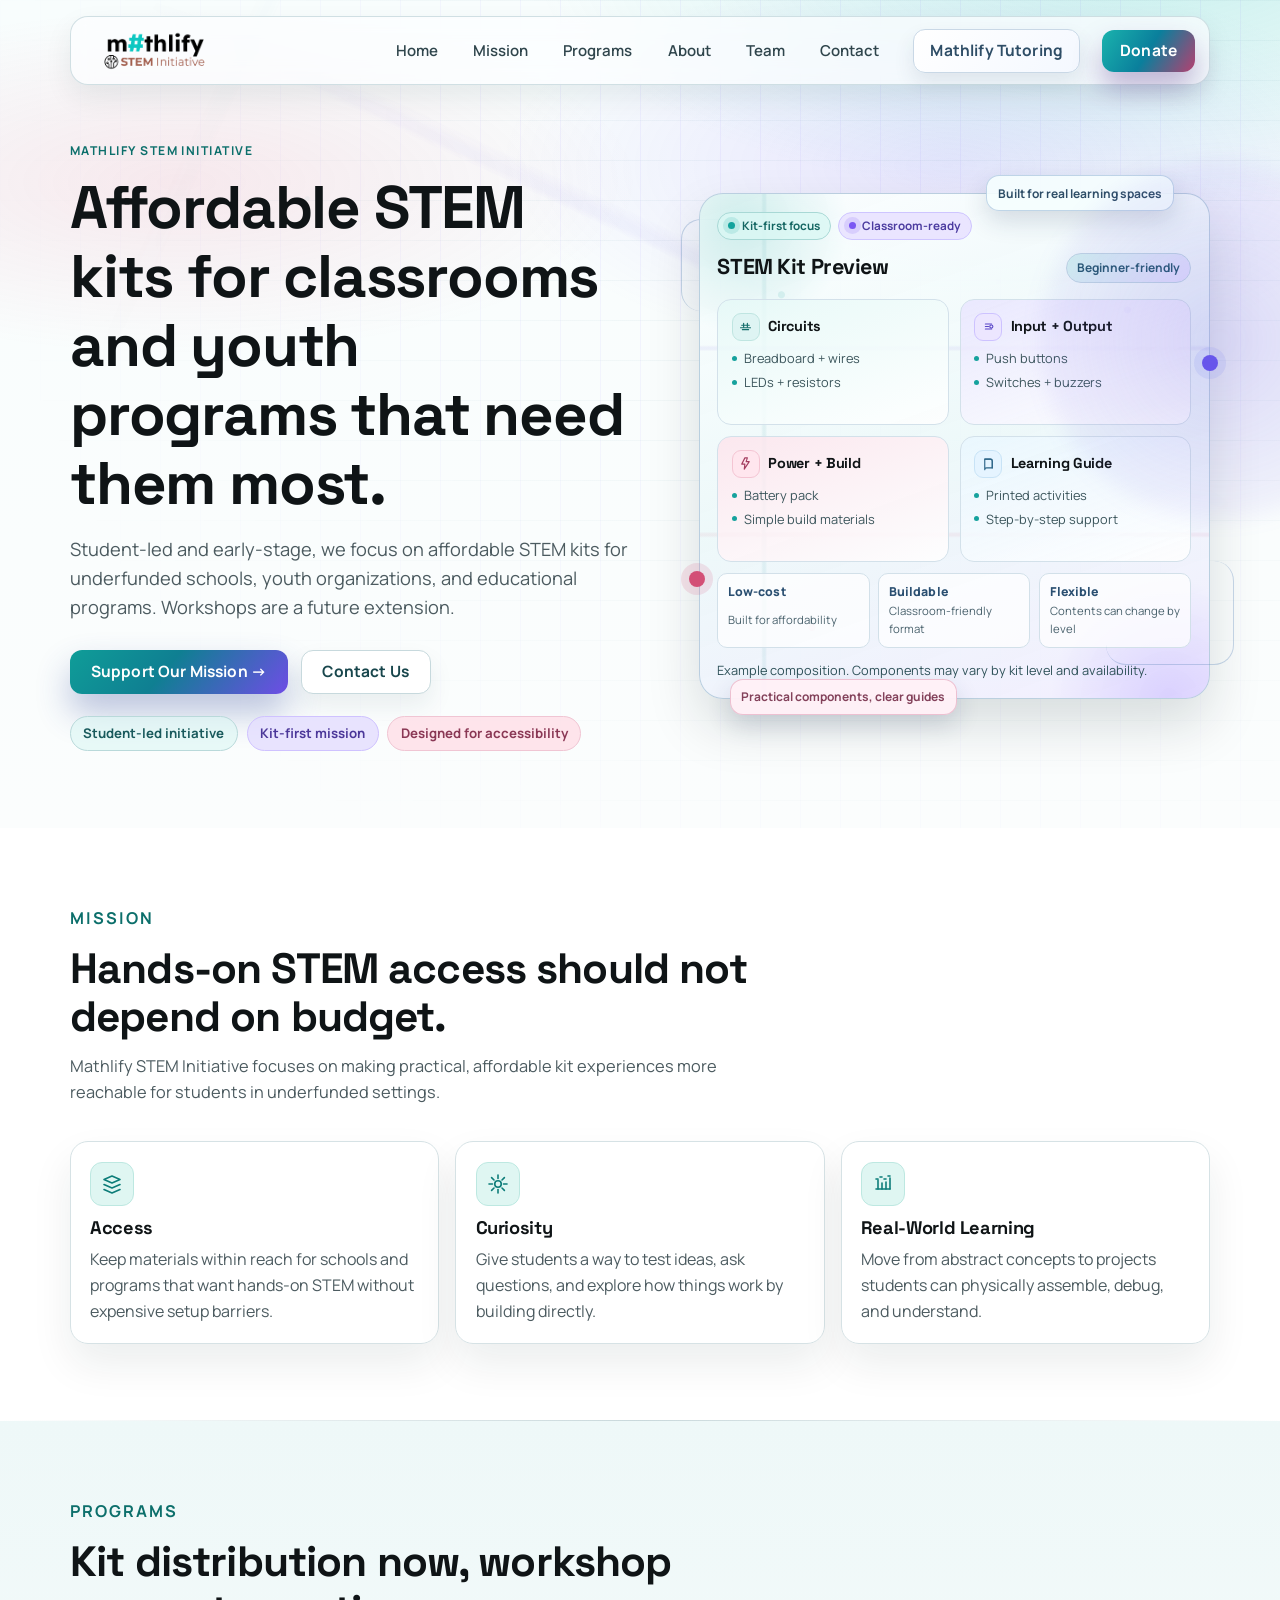
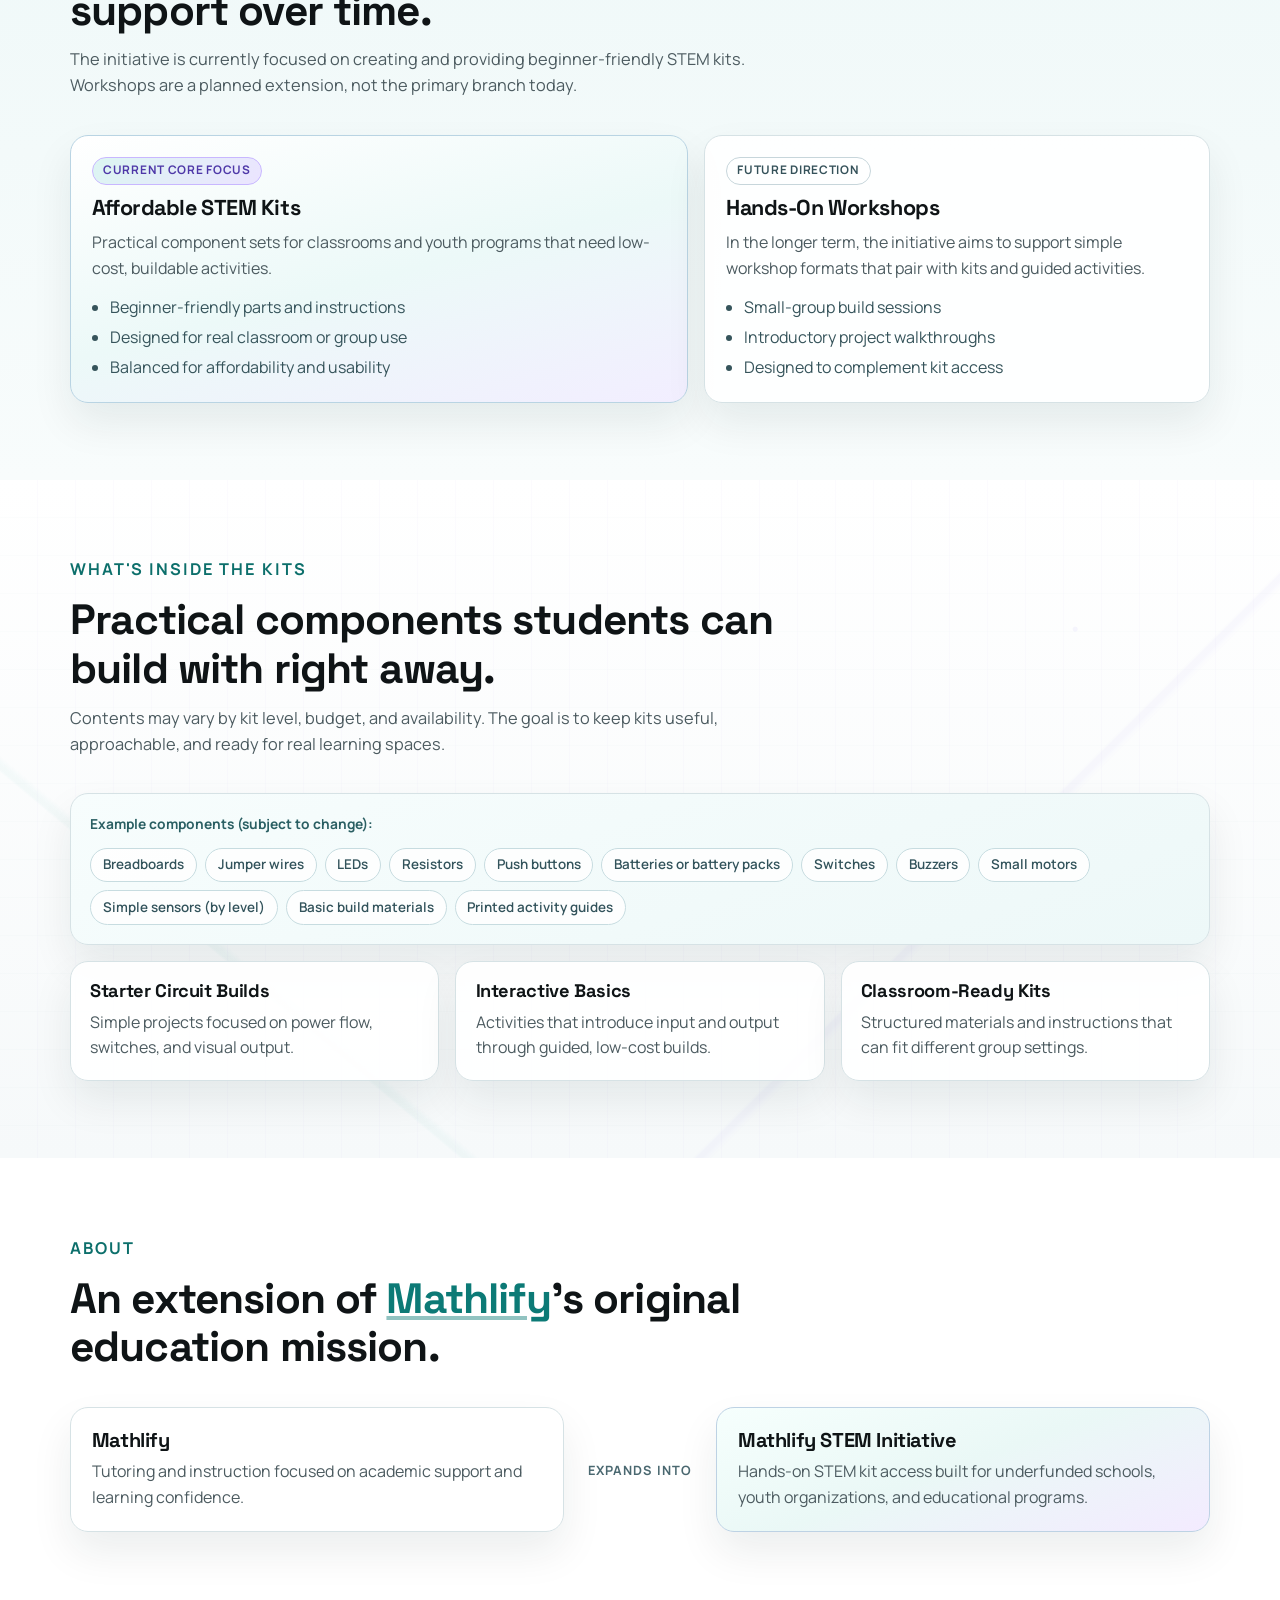
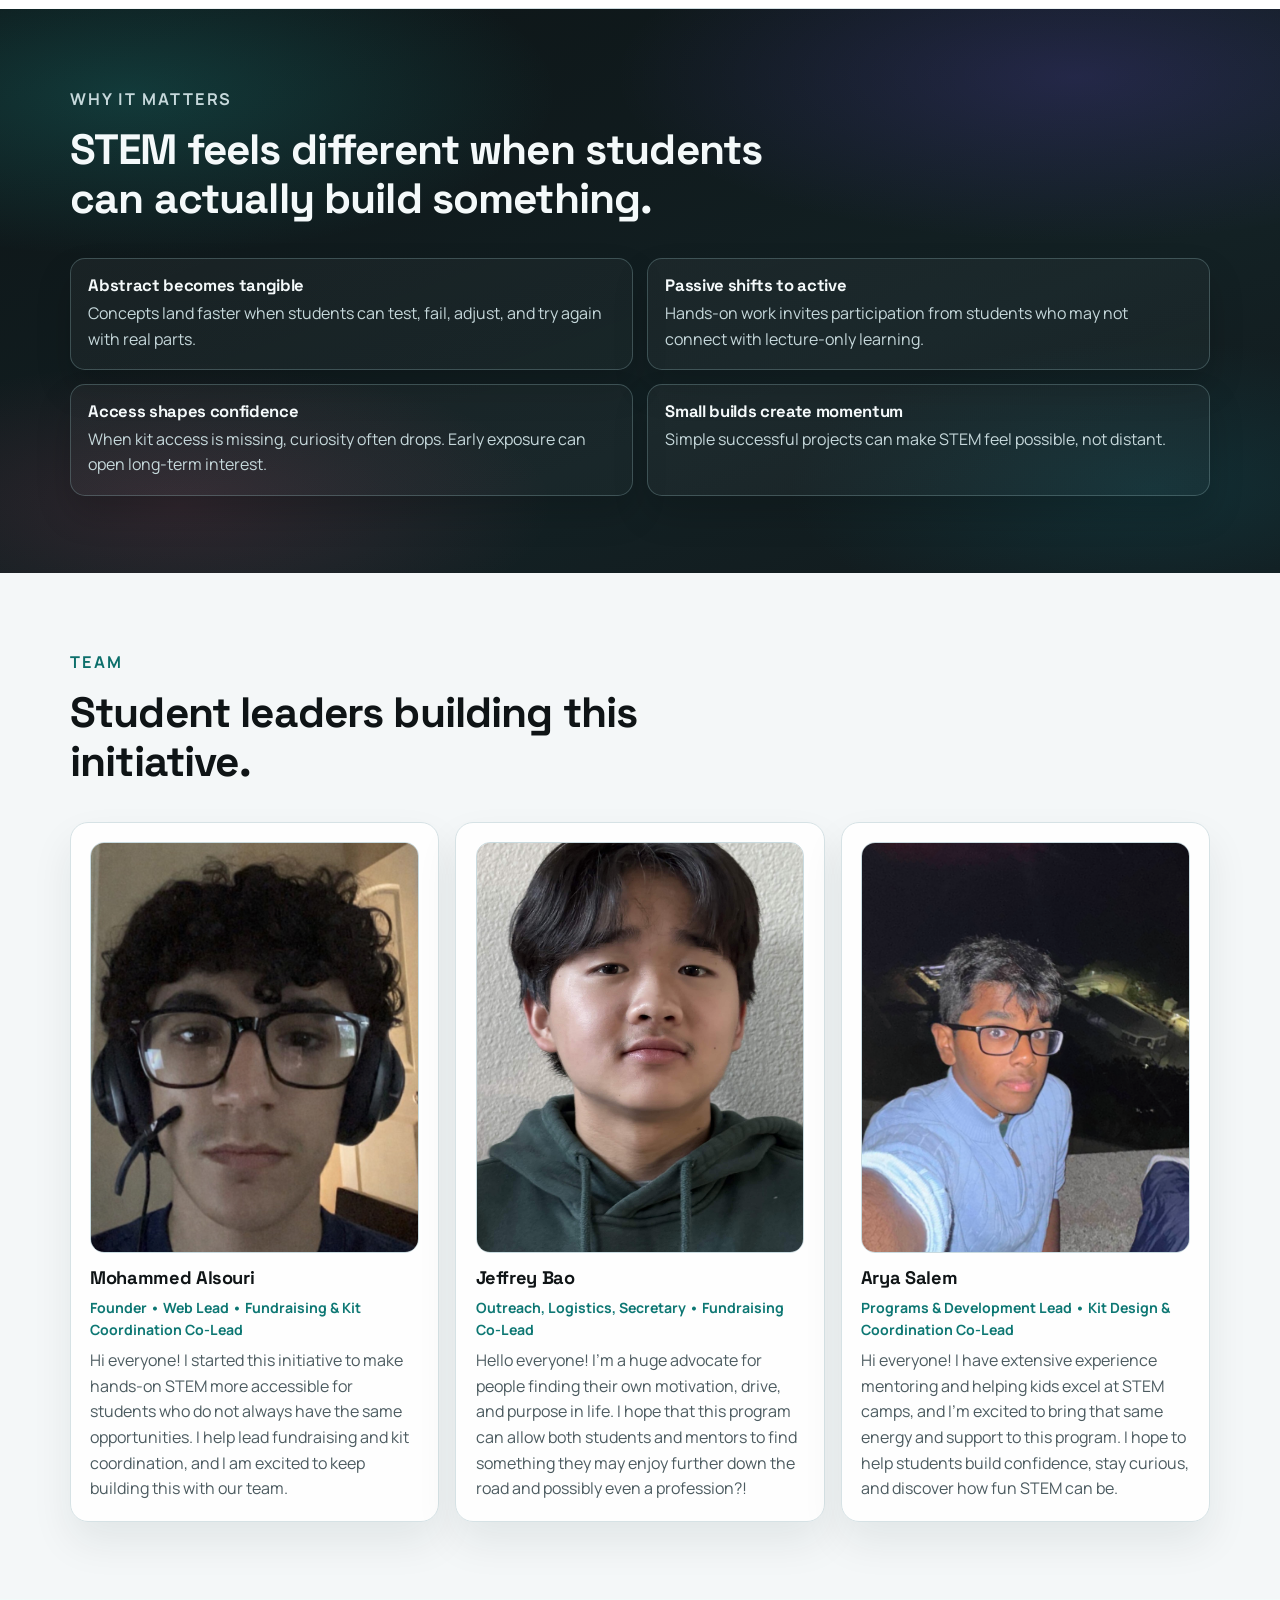
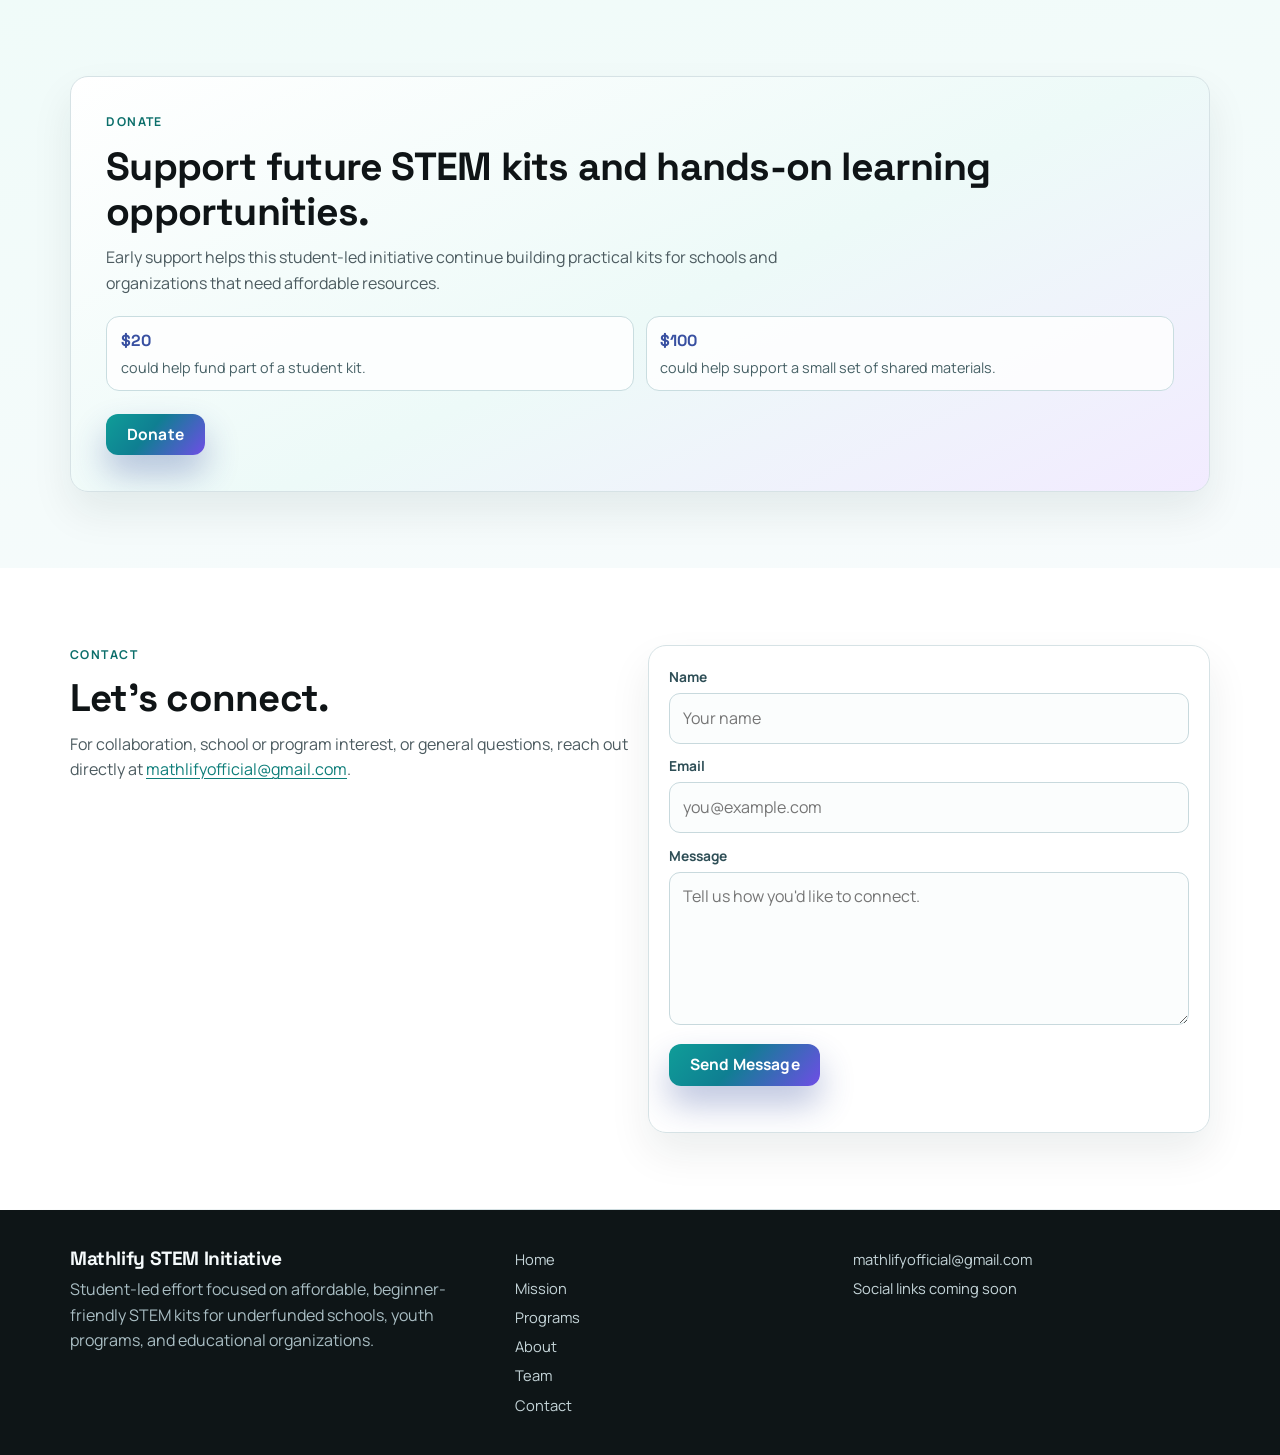
==== commit b44e2968: "hi lol" ====
--- a/index.html
+++ b/index.html
@@ -435,19 +435,34 @@
 
           <div class="cards-3">
             <article class="team-card reveal" data-glow>
+              <figure class="team-photo">
+                <img src="res/Mohammed.png" alt="Portrait of Mohammed Alsouri" loading="lazy" />
+              </figure>
               <h3>Mohammed Alsouri</h3>
-              <p class="team-role">Hi</p>
-              <p>hi lol.</p>
+              <p class="team-role">Founder • Web Lead • Fundraising & Kit Coordination Co-Lead</p>
+              <p>
+                Hi everyone! I started this initiative to make hands-on STEM more accessible for students
+                who do not always have the same opportunities. I help lead fundraising and kit coordination,
+                and I am excited to keep building this with our team.
+              </p>
             </article>
             <article class="team-card reveal" data-glow>
+              <figure class="team-photo">
+                <img src="res/Jeffrey.jpg" alt="Portrait of Jeffrey Bao" loading="lazy" />
+              </figure>
               <h3>Jeffrey Bao</h3>
-              <p class="team-role">hi</p>
-              <p>ew.</p>
+              <p class="team-role">Outreach, Logistics, Secretary • Fundraising Co-Lead</p>
+              <p>
+                Hello everyone! I'm a huge advocate for people finding their own motivation, drive, and purpose in life. I hope that this program can allow both students and mentors to find something they may enjoy further down the road and possibly even a profession?!
+              </p>
             </article>
             <article class="team-card reveal" data-glow>
+              <figure class="team-photo">
+                <img src="res/Arya.png" alt="Portrait of Arya Salem" loading="lazy" />
+              </figure>
               <h3>Arya Salem</h3>
-              <p class="team-role">Hi</p>
-              <p>Hello</p>
+              <p class="team-role">Programs & Development Lead • Kit Design & Coordination Co-Lead</p>
+              <p>Hi everyone! I have extensive experience mentoring and helping kids excel at STEM camps, and I’m excited to bring that same energy and support to this program. I hope to help students build confidence, stay curious, and discover how fun STEM can be.</p>
             </article>
           </div>
         </div>
--- a/styles.css
+++ b/styles.css
@@ -1154,6 +1154,23 @@
   font-size: 0.88rem;
 }
 
+.team-photo {
+  margin: 0 0 0.9rem;
+  width: 100%;
+  aspect-ratio: 4 / 5;
+  border-radius: 14px;
+  overflow: hidden;
+  border: 1px solid #c9dbe0;
+  background: linear-gradient(160deg, #f8fbfc, #eaf2f4);
+}
+
+.team-photo img {
+  width: 100%;
+  height: 100%;
+  object-fit: cover;
+  object-position: center;
+}
+
 .donate-card {
   padding: clamp(1.3rem, 4vw, 2.2rem);
   text-align: left;
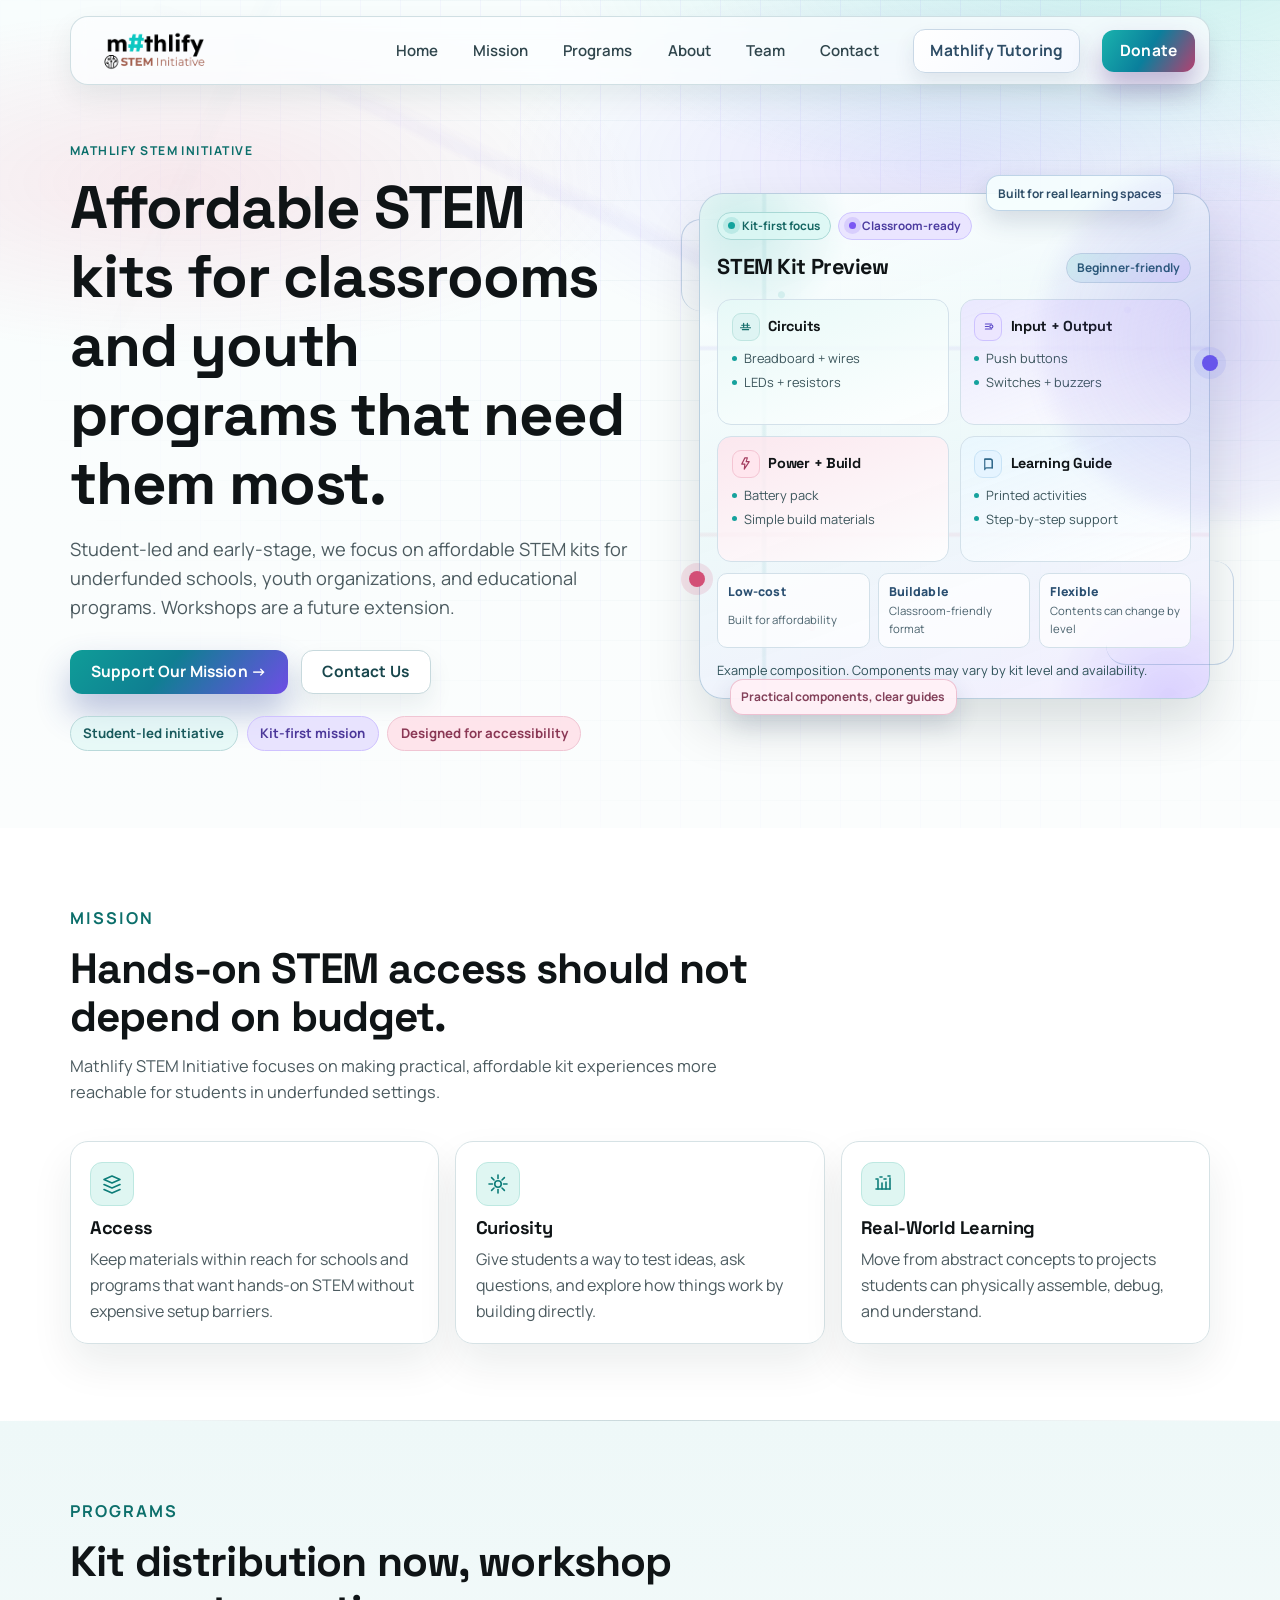
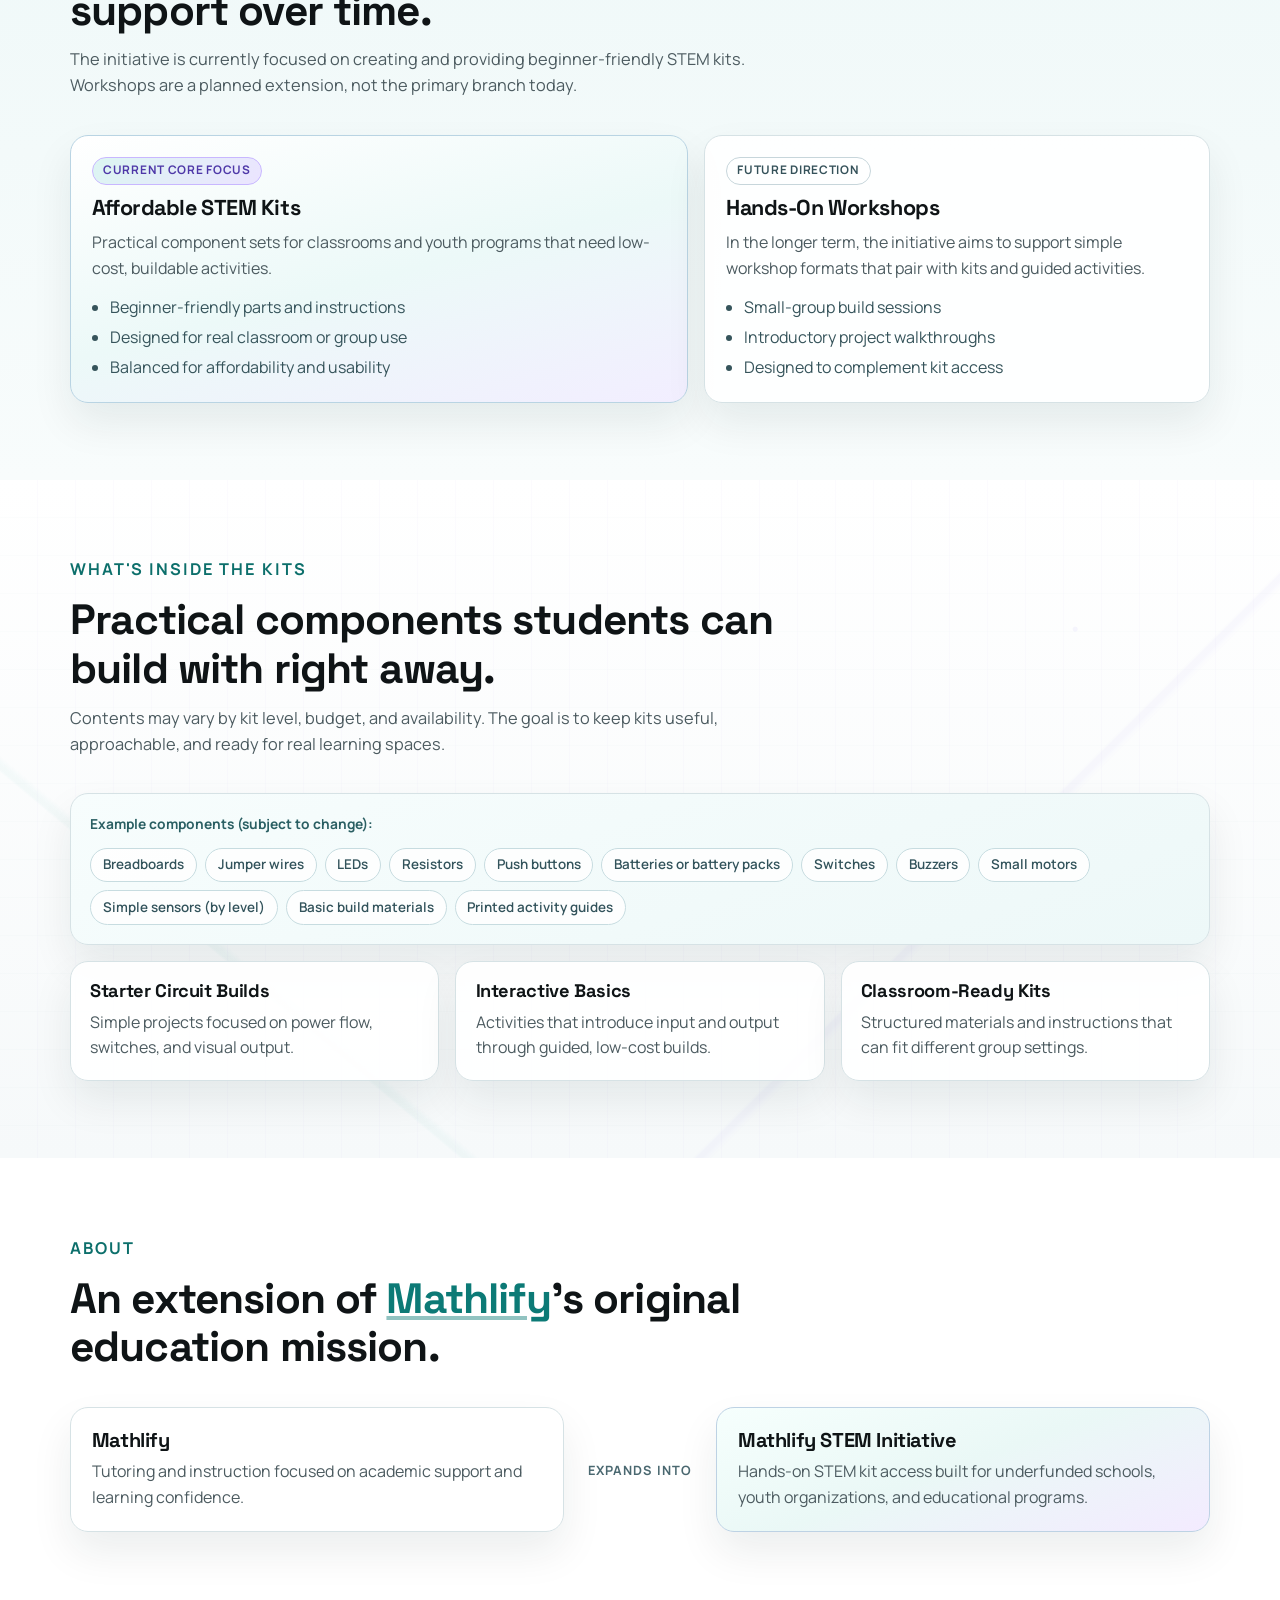
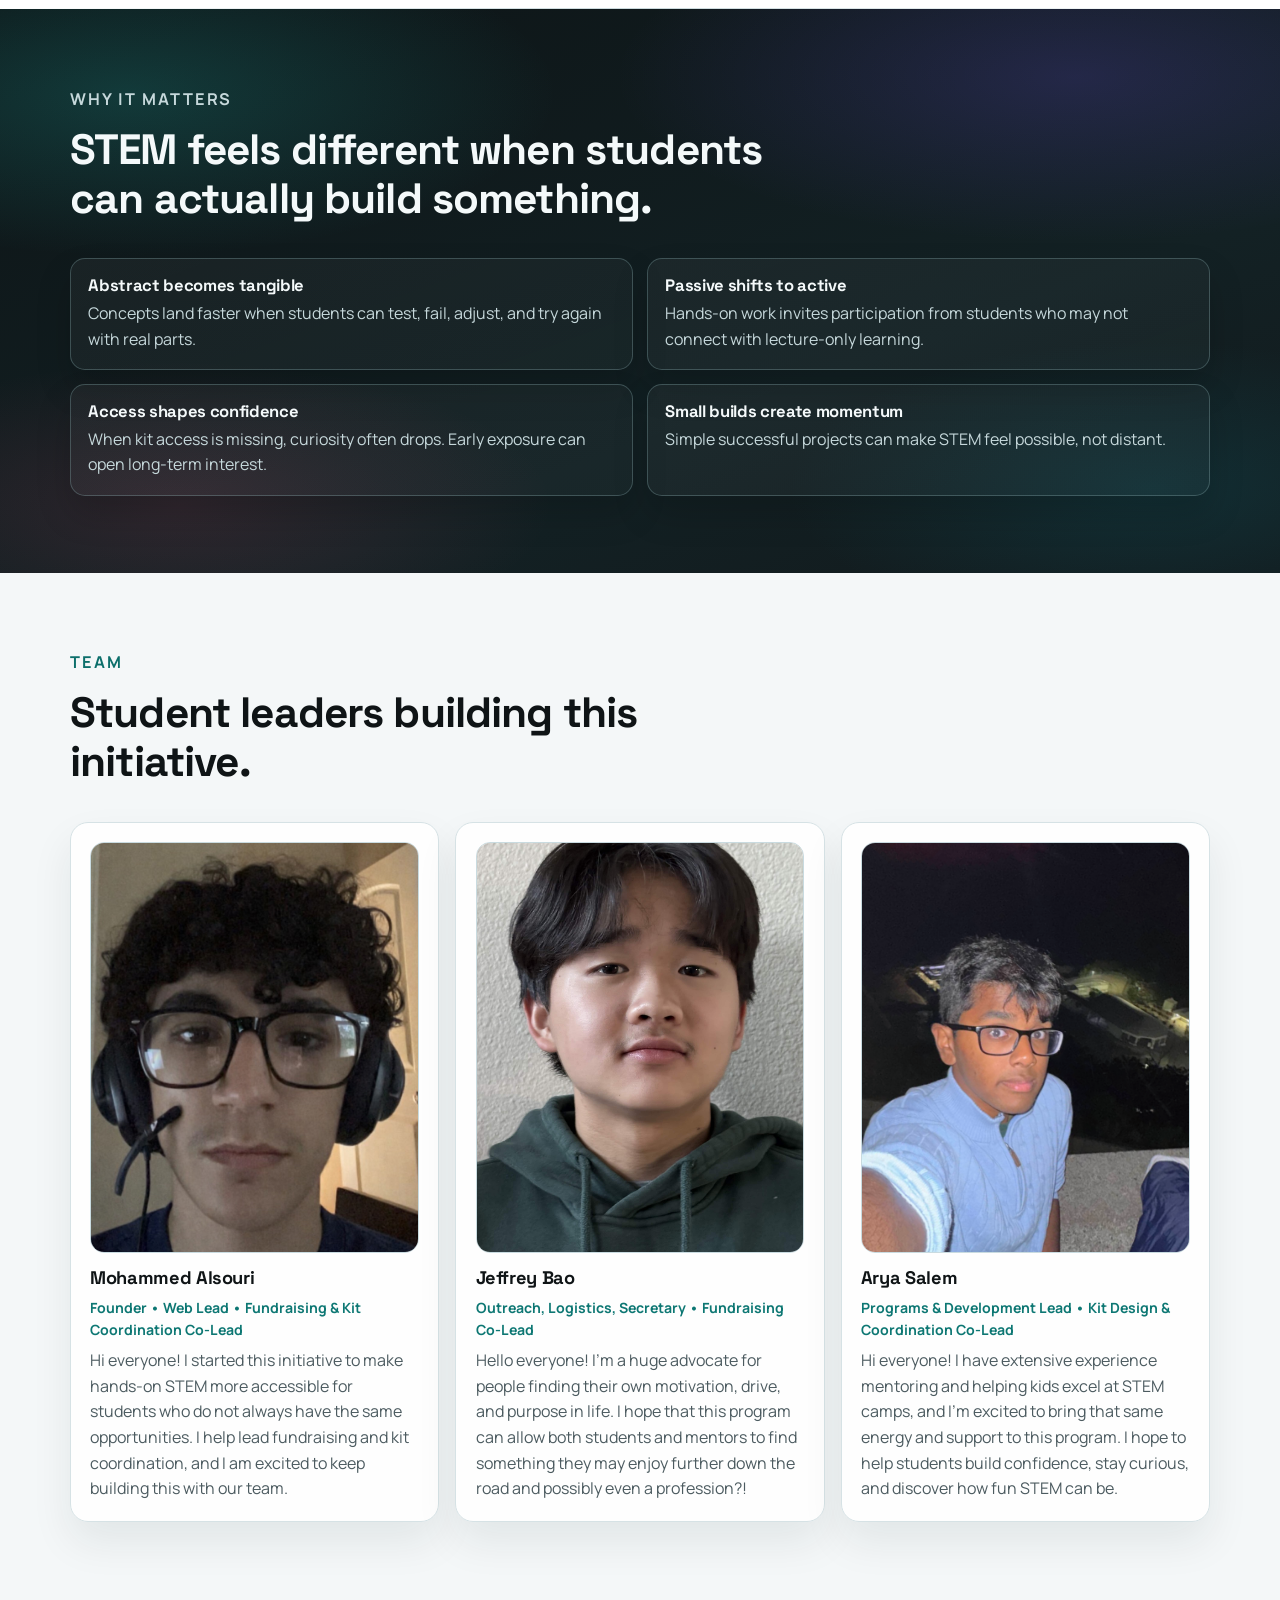
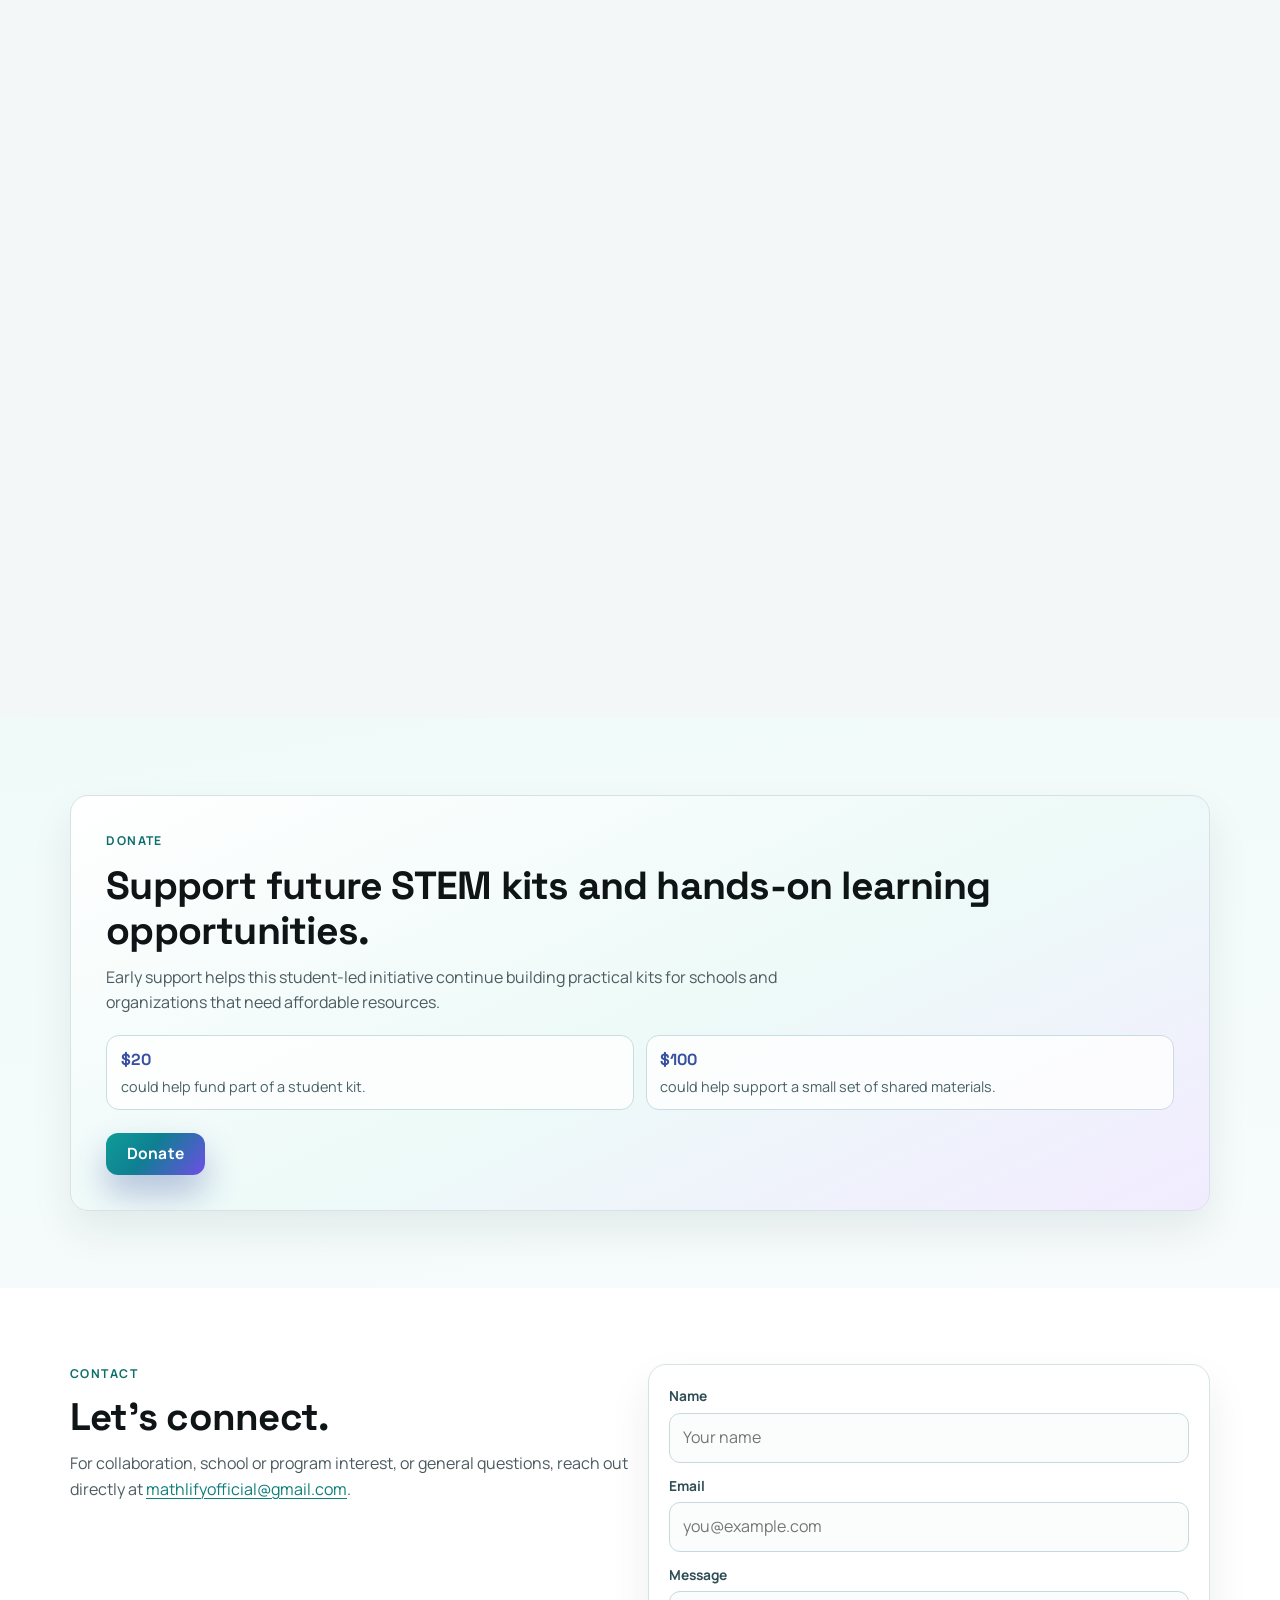
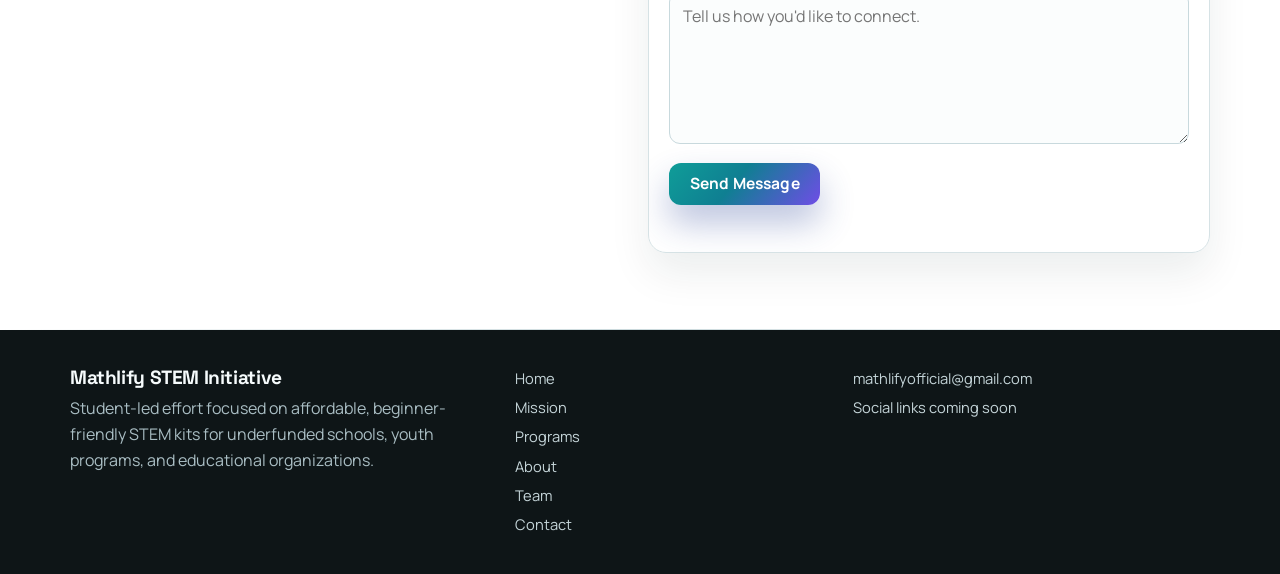
==== commit db767369: "eric" ====
--- a/index.html
+++ b/index.html
@@ -464,6 +464,18 @@
               <p class="team-role">Programs & Development Lead • Kit Design & Coordination Co-Lead</p>
               <p>Hi everyone! I have extensive experience mentoring and helping kids excel at STEM camps, and I’m excited to bring that same energy and support to this program. I hope to help students build confidence, stay curious, and discover how fun STEM can be.</p>
             </article>
+            <article class="team-card reveal" data-glow>
+              <figure class="team-photo">
+                <img src="res/Eric.png" alt="Portrait of Eric" loading="lazy" />
+              </figure>
+              <h3>Eric Qin</h3>
+              <p class="team-role">Outreach, Marketing, Community Partnerships</p>
+              <p>
+                Hi everyone! I’m excited to support this initiative through outreach and marketing so
+                more students and families can discover what we are building. I also help strengthen
+                community partnerships so we can grow access to meaningful, hands-on STEM opportunities.
+              </p>
+            </article>
           </div>
         </div>
       </section>
--- a/styles.css
+++ b/styles.css
@@ -1171,6 +1171,25 @@
   object-position: center;
 }
 
+#team .cards-3 {
+  display: flex;
+  flex-wrap: wrap;
+  justify-content: center;
+  gap: 1rem;
+}
+
+#team .team-card {
+  flex: 0 1 calc((100% - 2rem) / 3);
+  max-width: calc((100% - 2rem) / 3);
+  display: block;
+}
+
+#team .team-photo {
+  width: 100%;
+  aspect-ratio: 4 / 5;
+  margin: 0 0 0.9rem;
+}
+
 .donate-card {
   padding: clamp(1.3rem, 4vw, 2.2rem);
   text-align: left;
@@ -1402,6 +1421,11 @@
     grid-template-columns: repeat(2, minmax(0, 1fr));
   }
 
+  #team .team-card {
+    flex-basis: calc((100% - 1rem) / 2);
+    max-width: calc((100% - 1rem) / 2);
+  }
+
   .about-grid {
     grid-template-columns: 1fr;
   }
@@ -1474,6 +1498,11 @@
     grid-template-columns: 1fr;
   }
 
+  #team .team-card {
+    flex-basis: 100%;
+    max-width: 100%;
+  }
+
   .hero-copy h1 {
     font-size: clamp(1.95rem, 9vw, 2.5rem);
   }
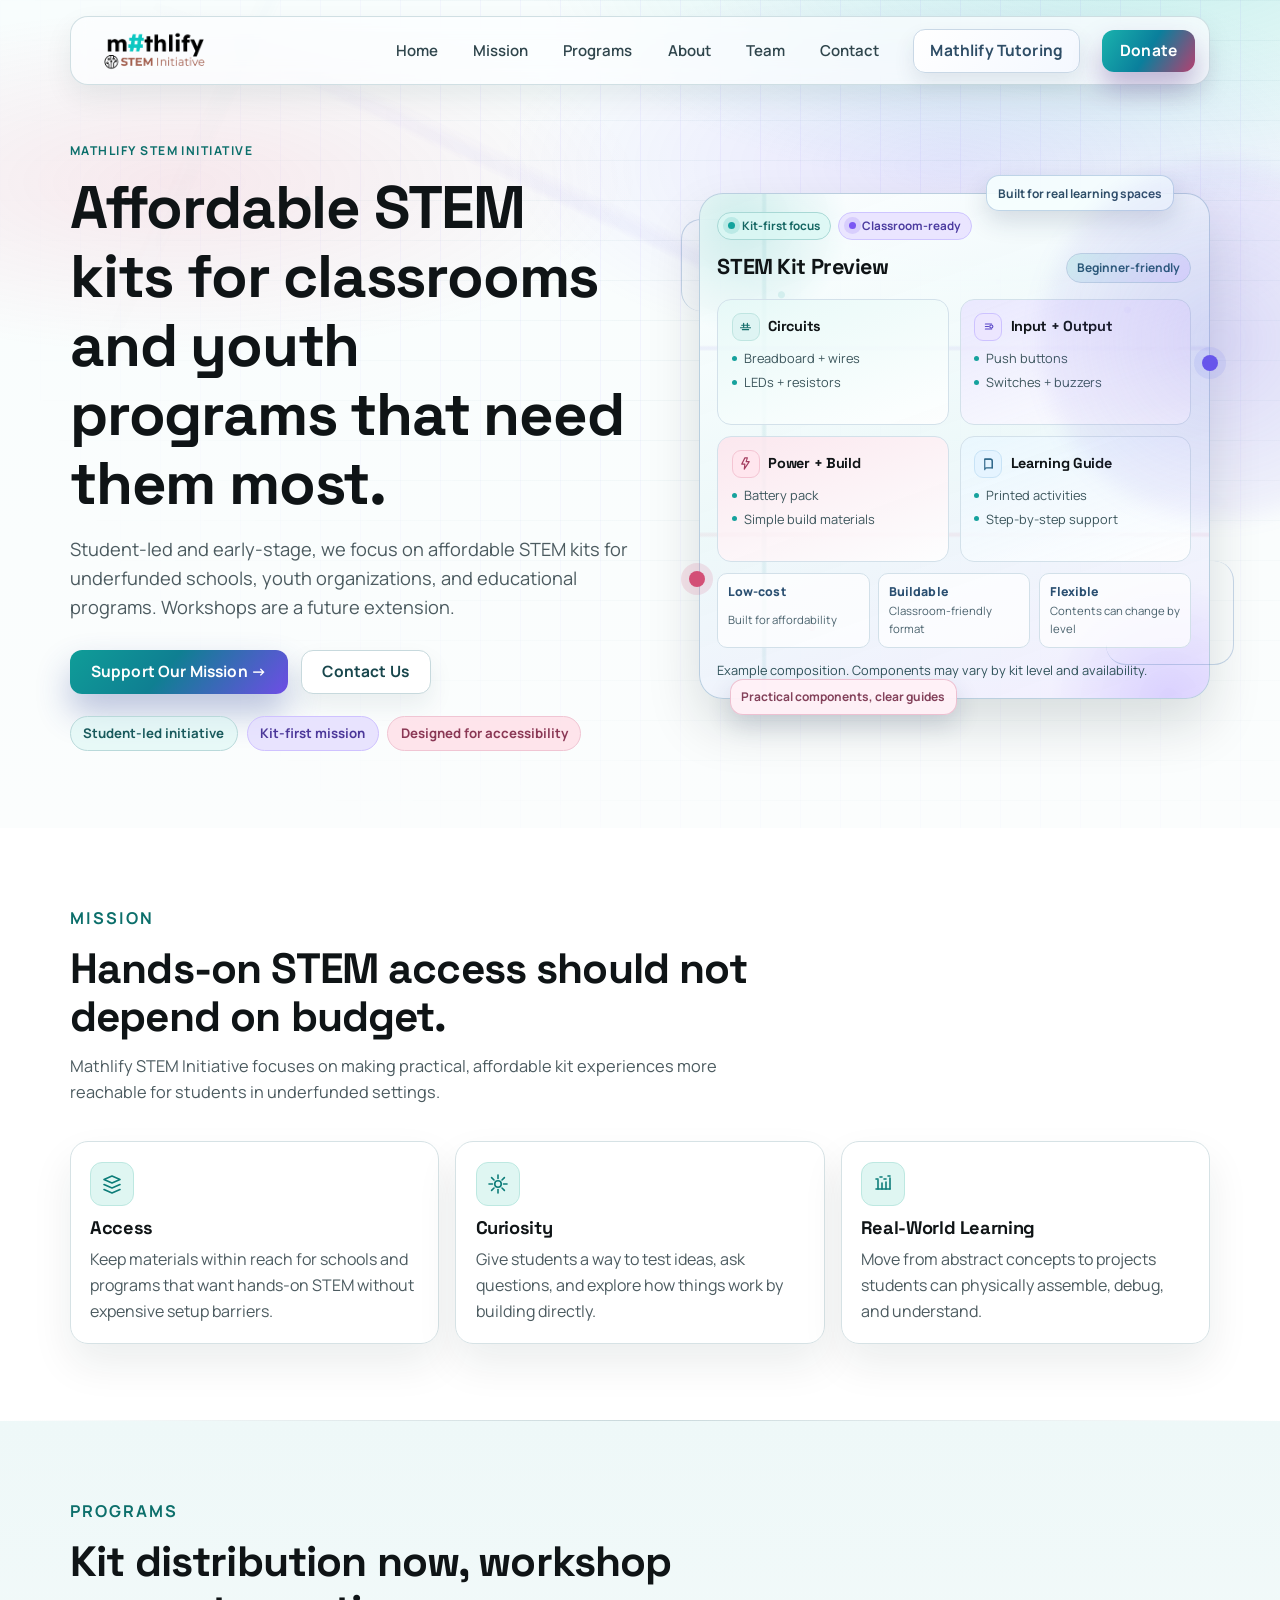
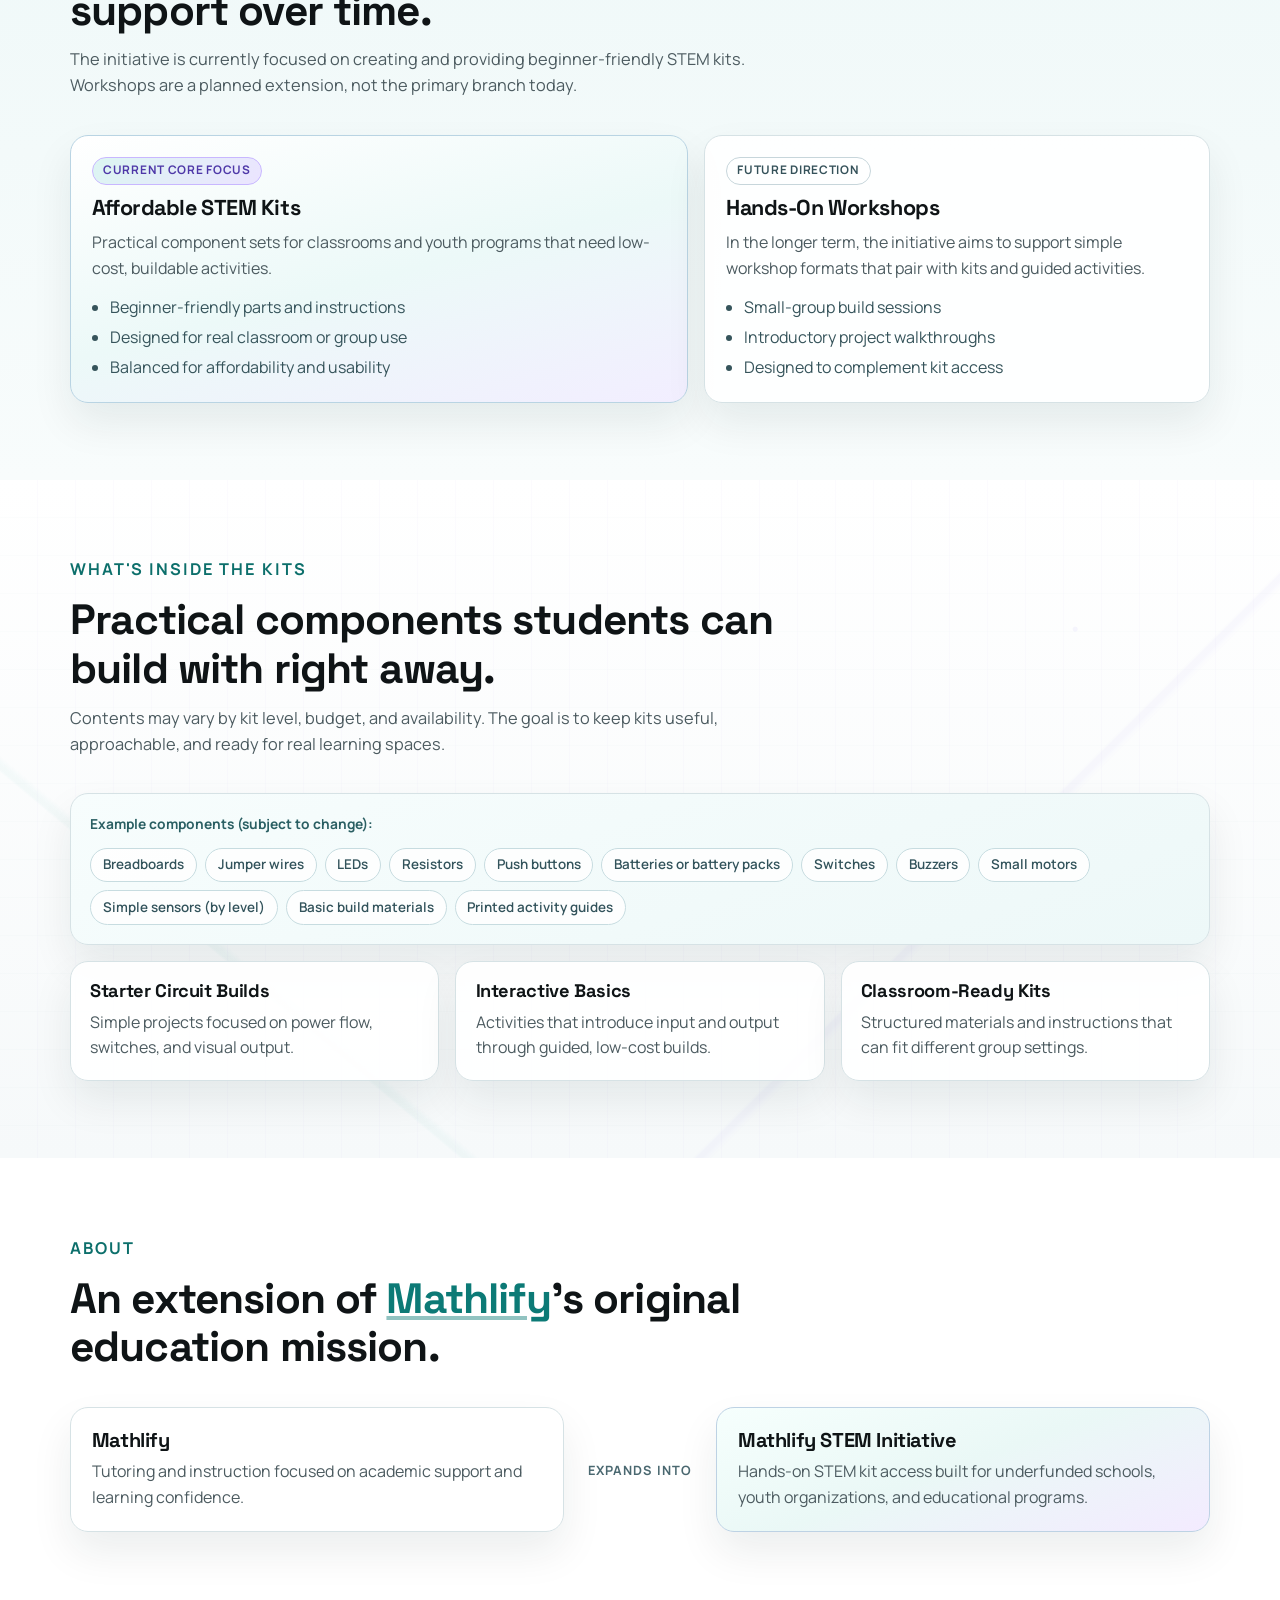
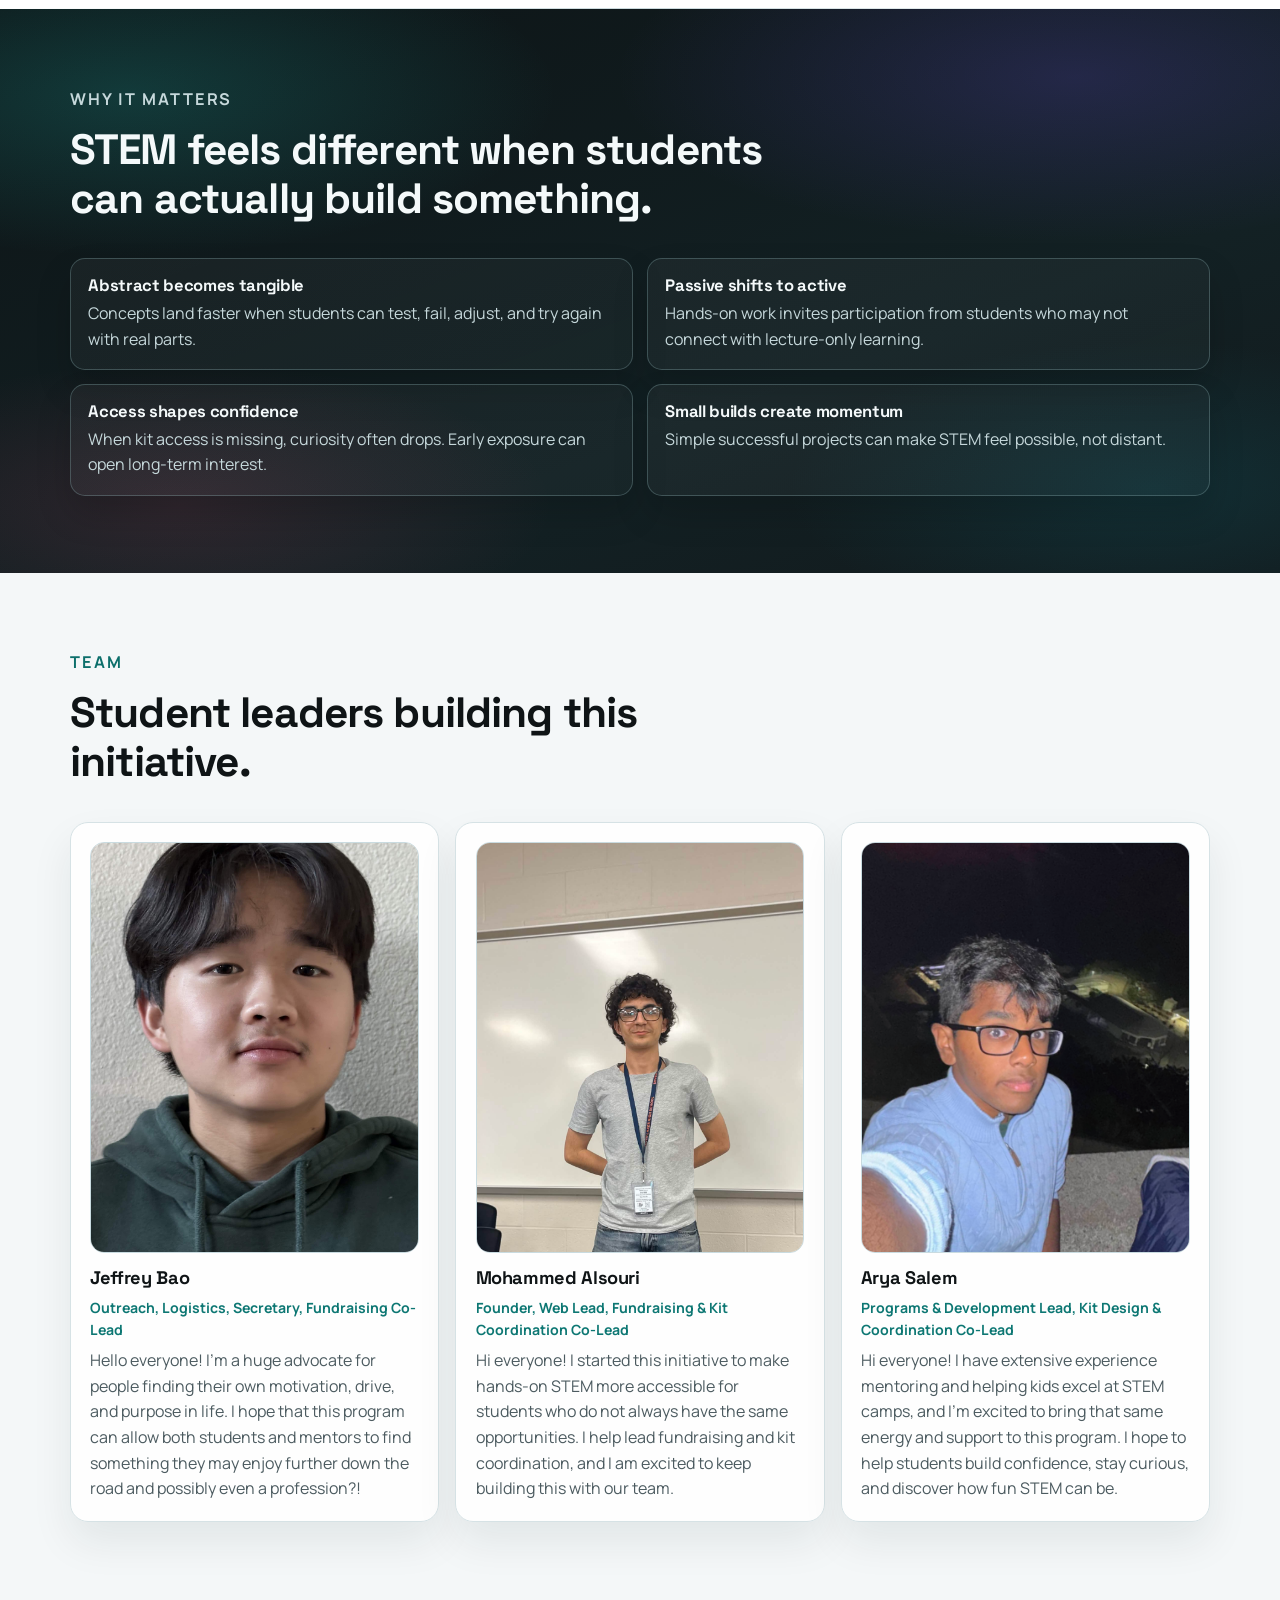
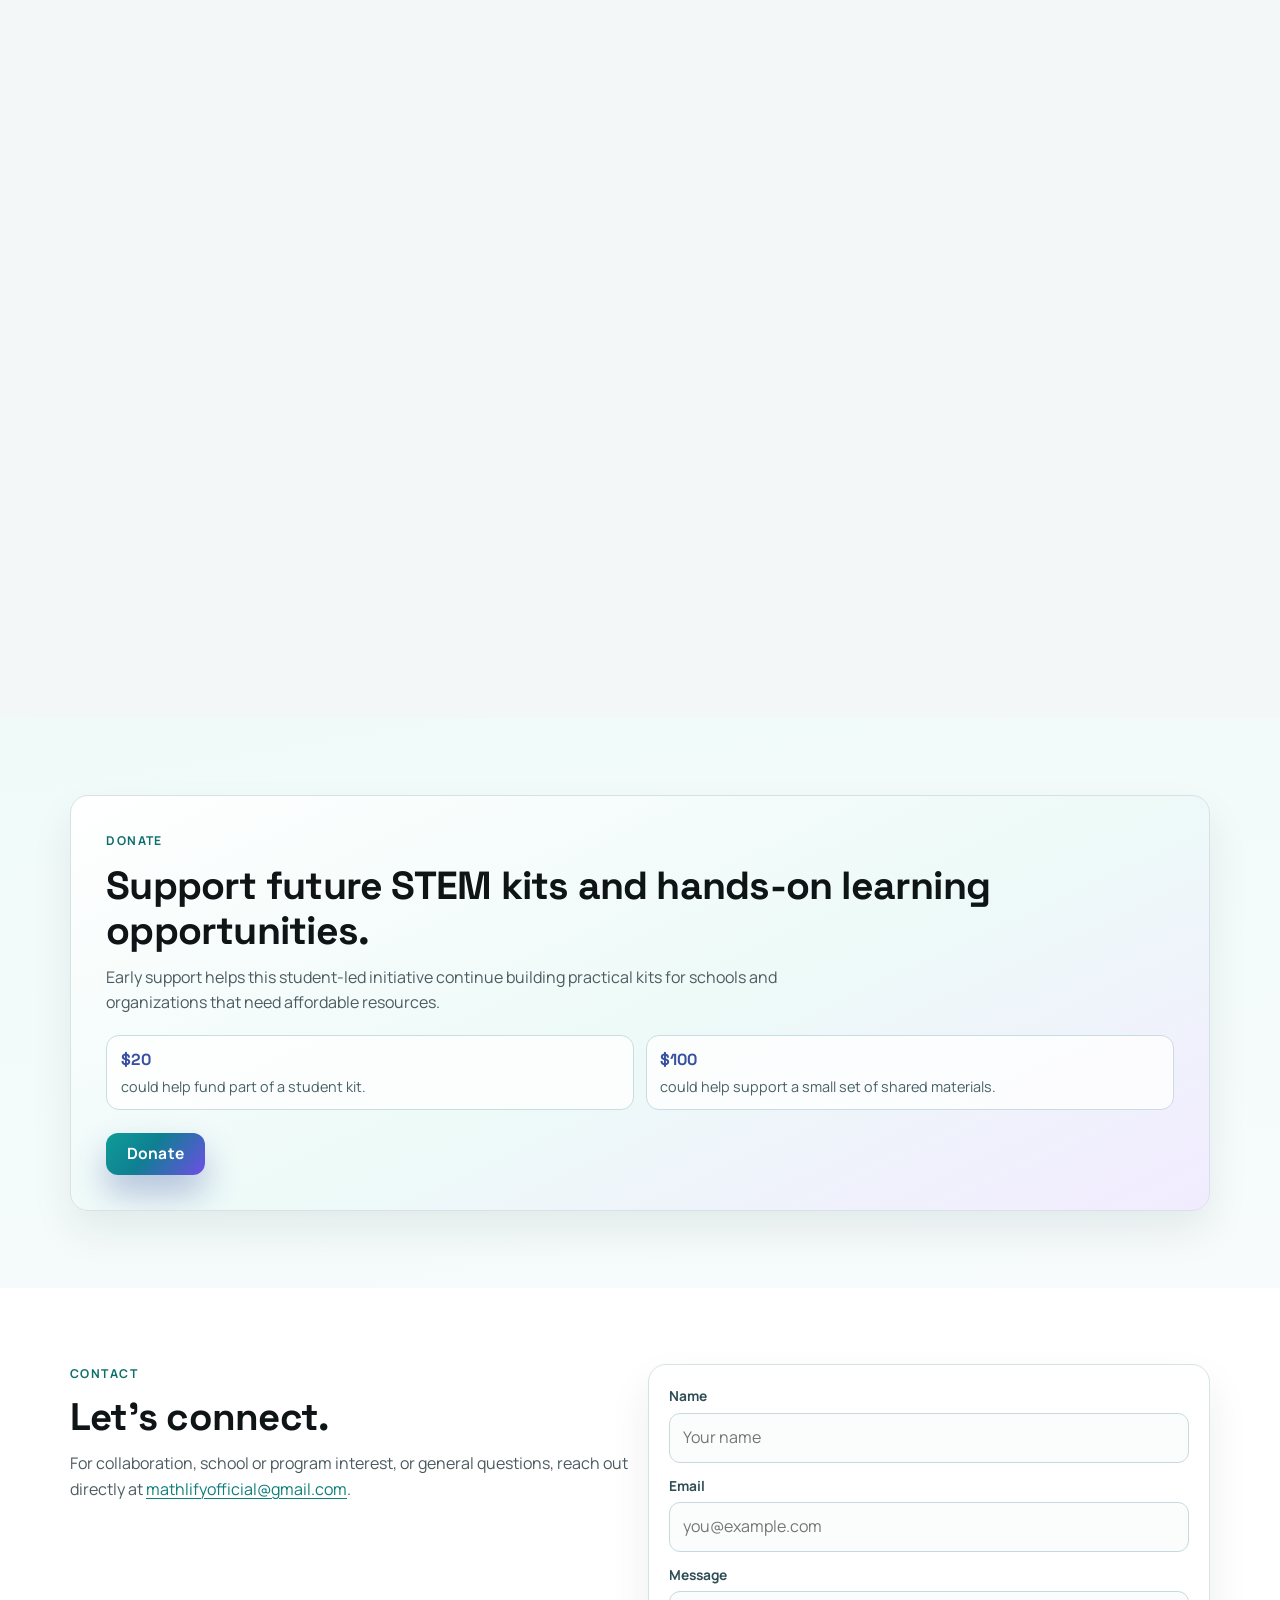
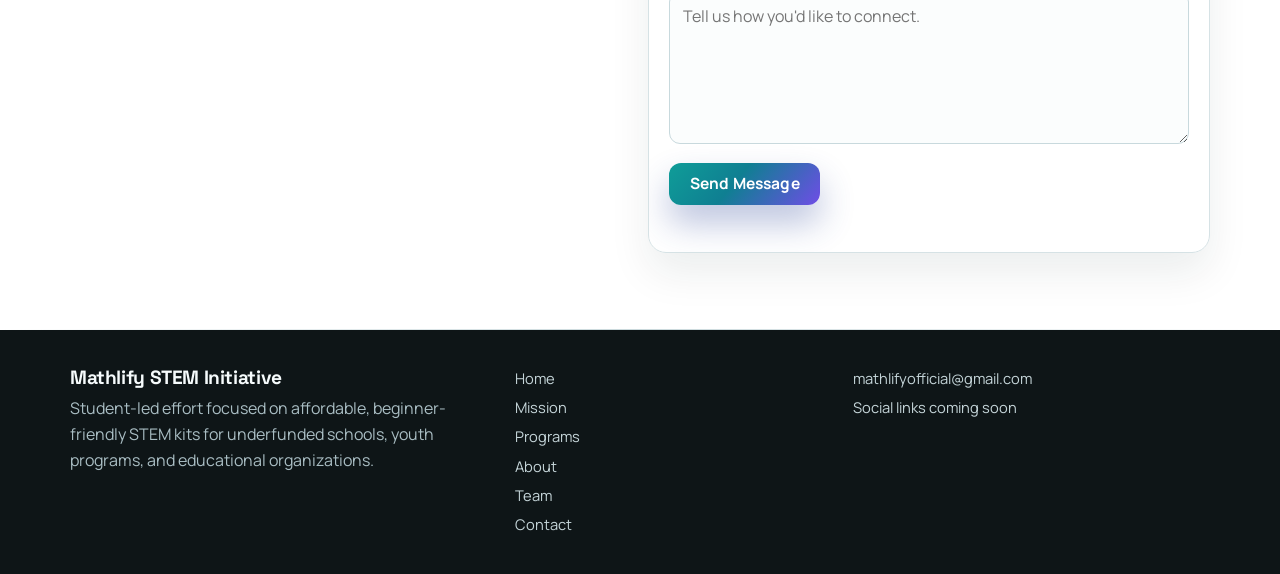
==== commit 05107dfe: "a" ====
--- a/index.html
+++ b/index.html
@@ -48,7 +48,13 @@
           rel="noopener"
           >Mathlify Tutoring</a
         >
-        <a href="#" class="btn btn-donate nav-donate">Donate</a>
+        <a
+          href="https://hcb.hackclub.com/donations/start/mathlify-stem-initiative"
+          class="btn btn-donate nav-donate"
+          target="_blank"
+          rel="noopener"
+          >Donate</a
+        >
 
         <button class="nav-toggle" type="button" aria-expanded="false" aria-controls="mobile-menu">
           <span></span>
@@ -68,7 +74,13 @@
         <a href="https://mathlify.vercel.app/" target="_blank" rel="noopener" class="btn btn-tutoring"
           >Mathlify Tutoring</a
         >
-        <a href="#" class="btn btn-donate mobile-donate">Donate</a>
+        <a
+          href="https://hcb.hackclub.com/donations/start/mathlify-stem-initiative"
+          class="btn btn-donate mobile-donate"
+          target="_blank"
+          rel="noopener"
+          >Donate</a
+        >
       </div>
     </header>
 
@@ -84,7 +96,13 @@
               youth organizations, and educational programs. Workshops are a future extension.
             </p>
             <div class="hero-actions">
-              <a href="#" class="btn btn-primary">Support Our Mission &rarr;</a>
+              <a
+                href="https://hcb.hackclub.com/donations/start/mathlify-stem-initiative"
+                class="btn btn-primary"
+                target="_blank"
+                rel="noopener"
+                >Support Our Mission &rarr;</a
+              >
               <a href="#contact" class="btn btn-secondary">Contact Us</a>
             </div>
             <ul class="hero-badges">
@@ -436,24 +454,24 @@
           <div class="cards-3">
             <article class="team-card reveal" data-glow>
               <figure class="team-photo">
+                <img src="res/Jeffrey.jpg" alt="Portrait of Jeffrey Bao" loading="lazy" />
+              </figure>
+              <h3>Jeffrey Bao</h3>
+              <p class="team-role">Outreach, Logistics, Secretary, Fundraising Co-Lead</p>
+              <p>
+                Hello everyone! I'm a huge advocate for people finding their own motivation, drive, and purpose in life. I hope that this program can allow both students and mentors to find something they may enjoy further down the road and possibly even a profession?!
+              </p>
+            </article>
+            <article class="team-card reveal" data-glow>
+              <figure class="team-photo">
                 <img src="res/Mohammed.png" alt="Portrait of Mohammed Alsouri" loading="lazy" />
               </figure>
               <h3>Mohammed Alsouri</h3>
-              <p class="team-role">Founder • Web Lead • Fundraising & Kit Coordination Co-Lead</p>
+              <p class="team-role">Founder, Web Lead, Fundraising & Kit Coordination Co-Lead</p>
               <p>
                 Hi everyone! I started this initiative to make hands-on STEM more accessible for students
                 who do not always have the same opportunities. I help lead fundraising and kit coordination,
                 and I am excited to keep building this with our team.
-              </p>
-            </article>
-            <article class="team-card reveal" data-glow>
-              <figure class="team-photo">
-                <img src="res/Jeffrey.jpg" alt="Portrait of Jeffrey Bao" loading="lazy" />
-              </figure>
-              <h3>Jeffrey Bao</h3>
-              <p class="team-role">Outreach, Logistics, Secretary • Fundraising Co-Lead</p>
-              <p>
-                Hello everyone! I'm a huge advocate for people finding their own motivation, drive, and purpose in life. I hope that this program can allow both students and mentors to find something they may enjoy further down the road and possibly even a profession?!
               </p>
             </article>
             <article class="team-card reveal" data-glow>
@@ -461,12 +479,12 @@
                 <img src="res/Arya.png" alt="Portrait of Arya Salem" loading="lazy" />
               </figure>
               <h3>Arya Salem</h3>
-              <p class="team-role">Programs & Development Lead • Kit Design & Coordination Co-Lead</p>
+              <p class="team-role">Programs & Development Lead, Kit Design & Coordination Co-Lead</p>
               <p>Hi everyone! I have extensive experience mentoring and helping kids excel at STEM camps, and I’m excited to bring that same energy and support to this program. I hope to help students build confidence, stay curious, and discover how fun STEM can be.</p>
             </article>
             <article class="team-card reveal" data-glow>
               <figure class="team-photo">
-                <img src="res/Eric.png" alt="Portrait of Eric" loading="lazy" />
+                <img src="res/Eric.jpg" alt="Portrait of Eric" loading="lazy" />
               </figure>
               <h3>Eric Qin</h3>
               <p class="team-role">Outreach, Marketing, Community Partnerships</p>
@@ -499,7 +517,13 @@
                 <span>could help support a small set of shared materials.</span>
               </div>
             </div>
-            <a href="#" class="btn btn-primary">Donate</a>
+            <a
+              href="https://hcb.hackclub.com/donations/start/mathlify-stem-initiative"
+              class="btn btn-primary"
+              target="_blank"
+              rel="noopener"
+              >Donate</a
+            >
           </div>
         </div>
       </section>
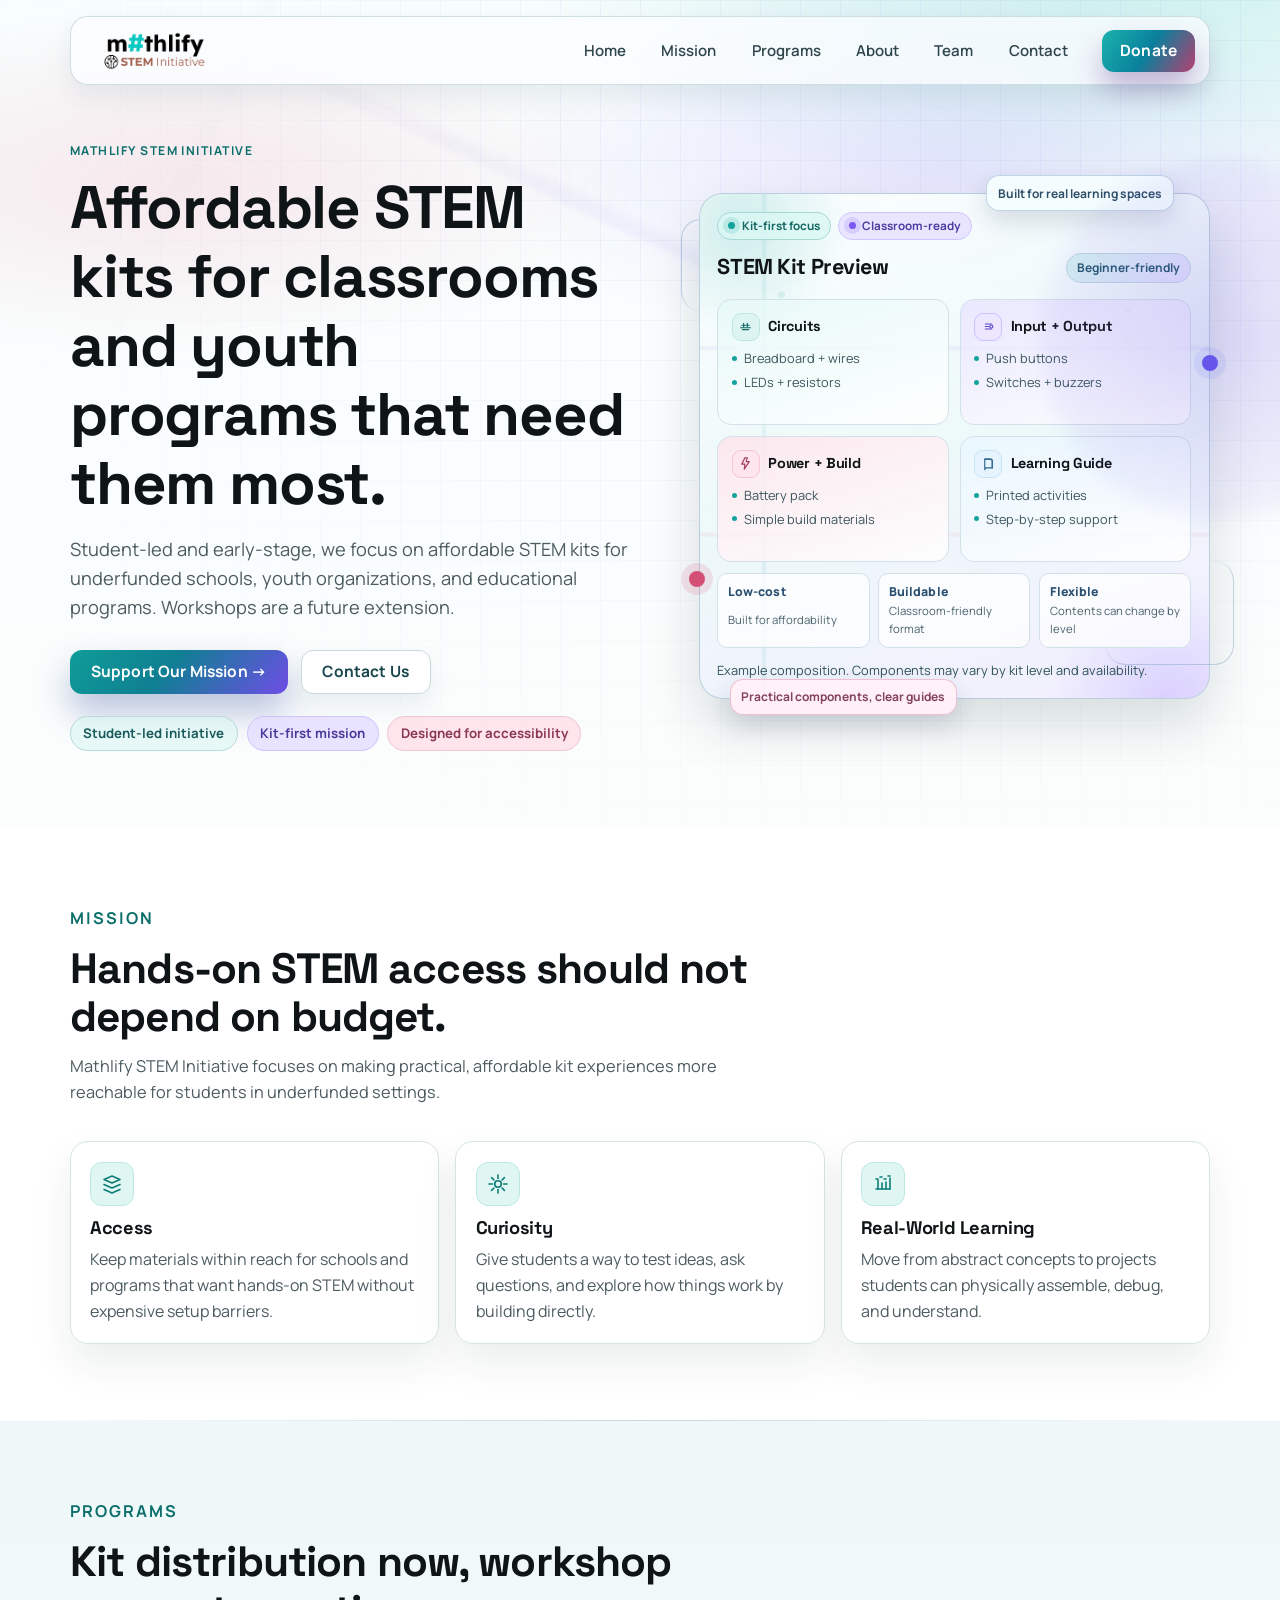
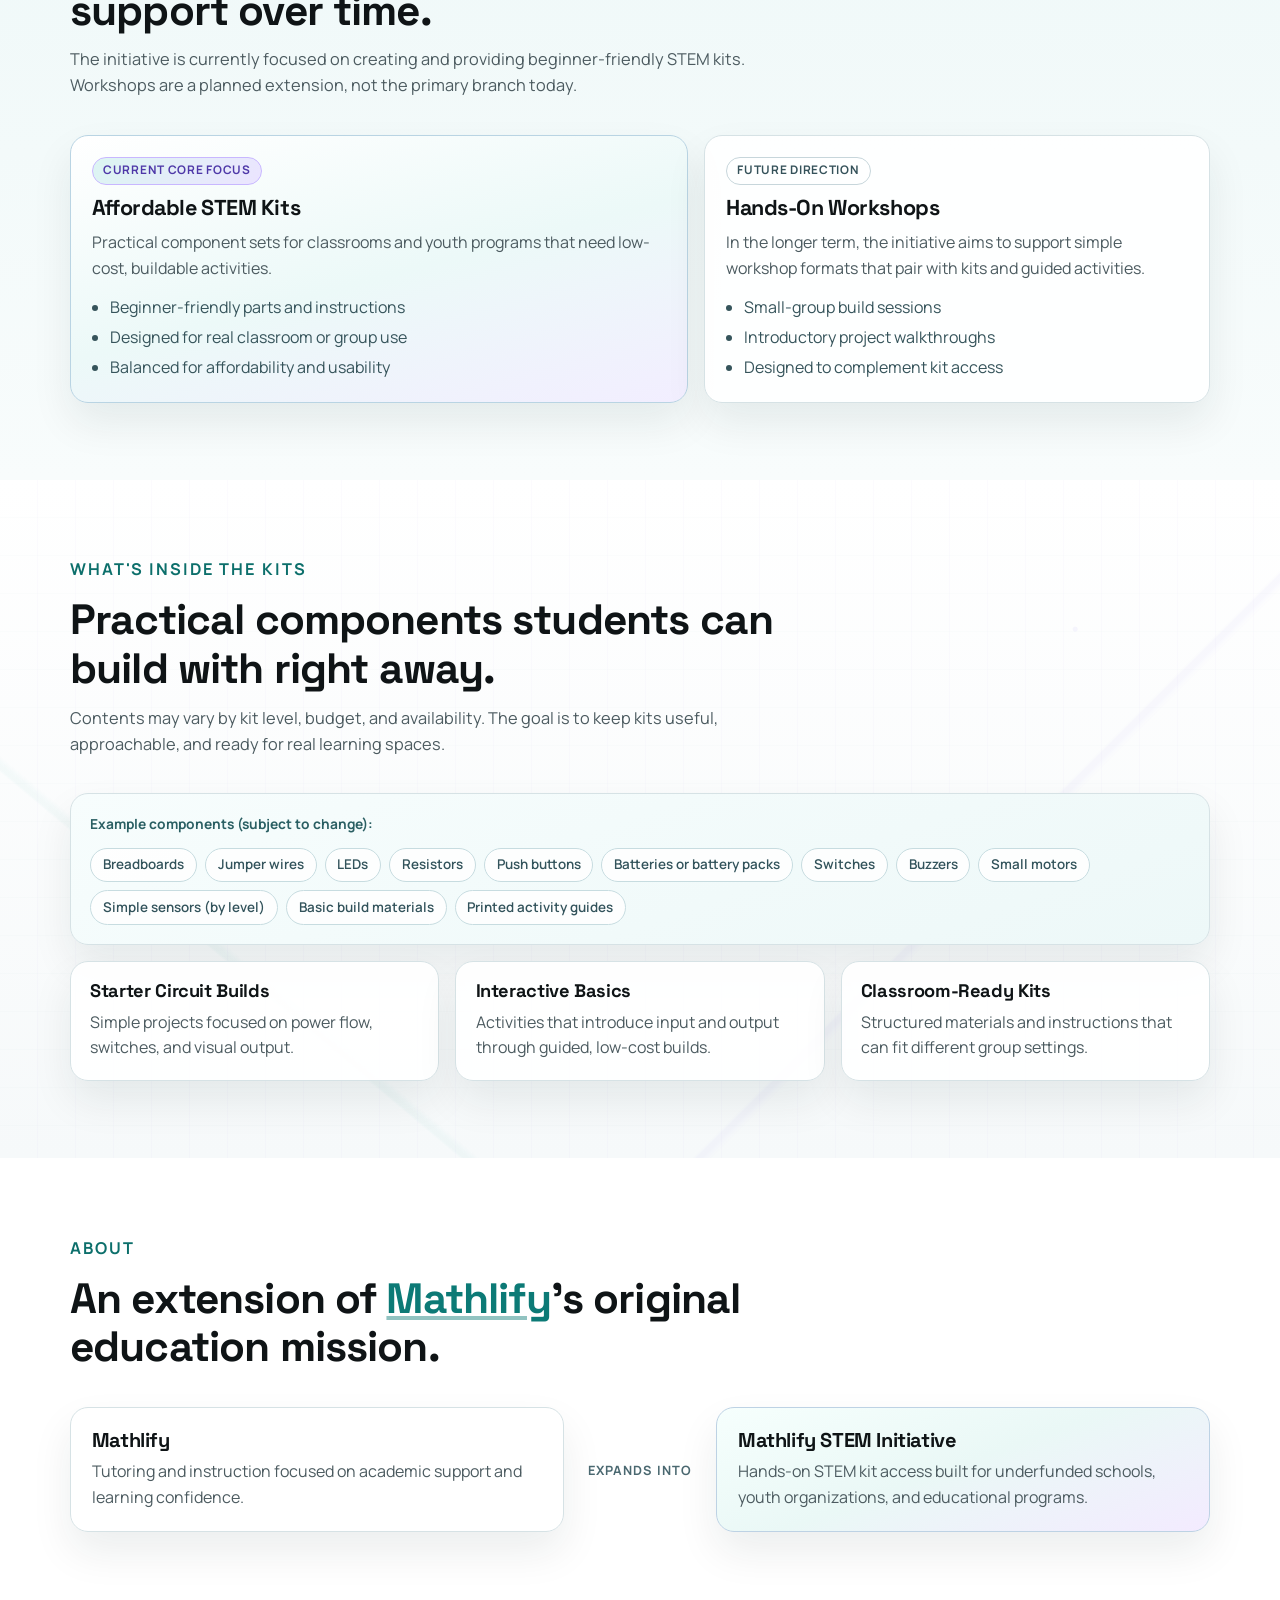
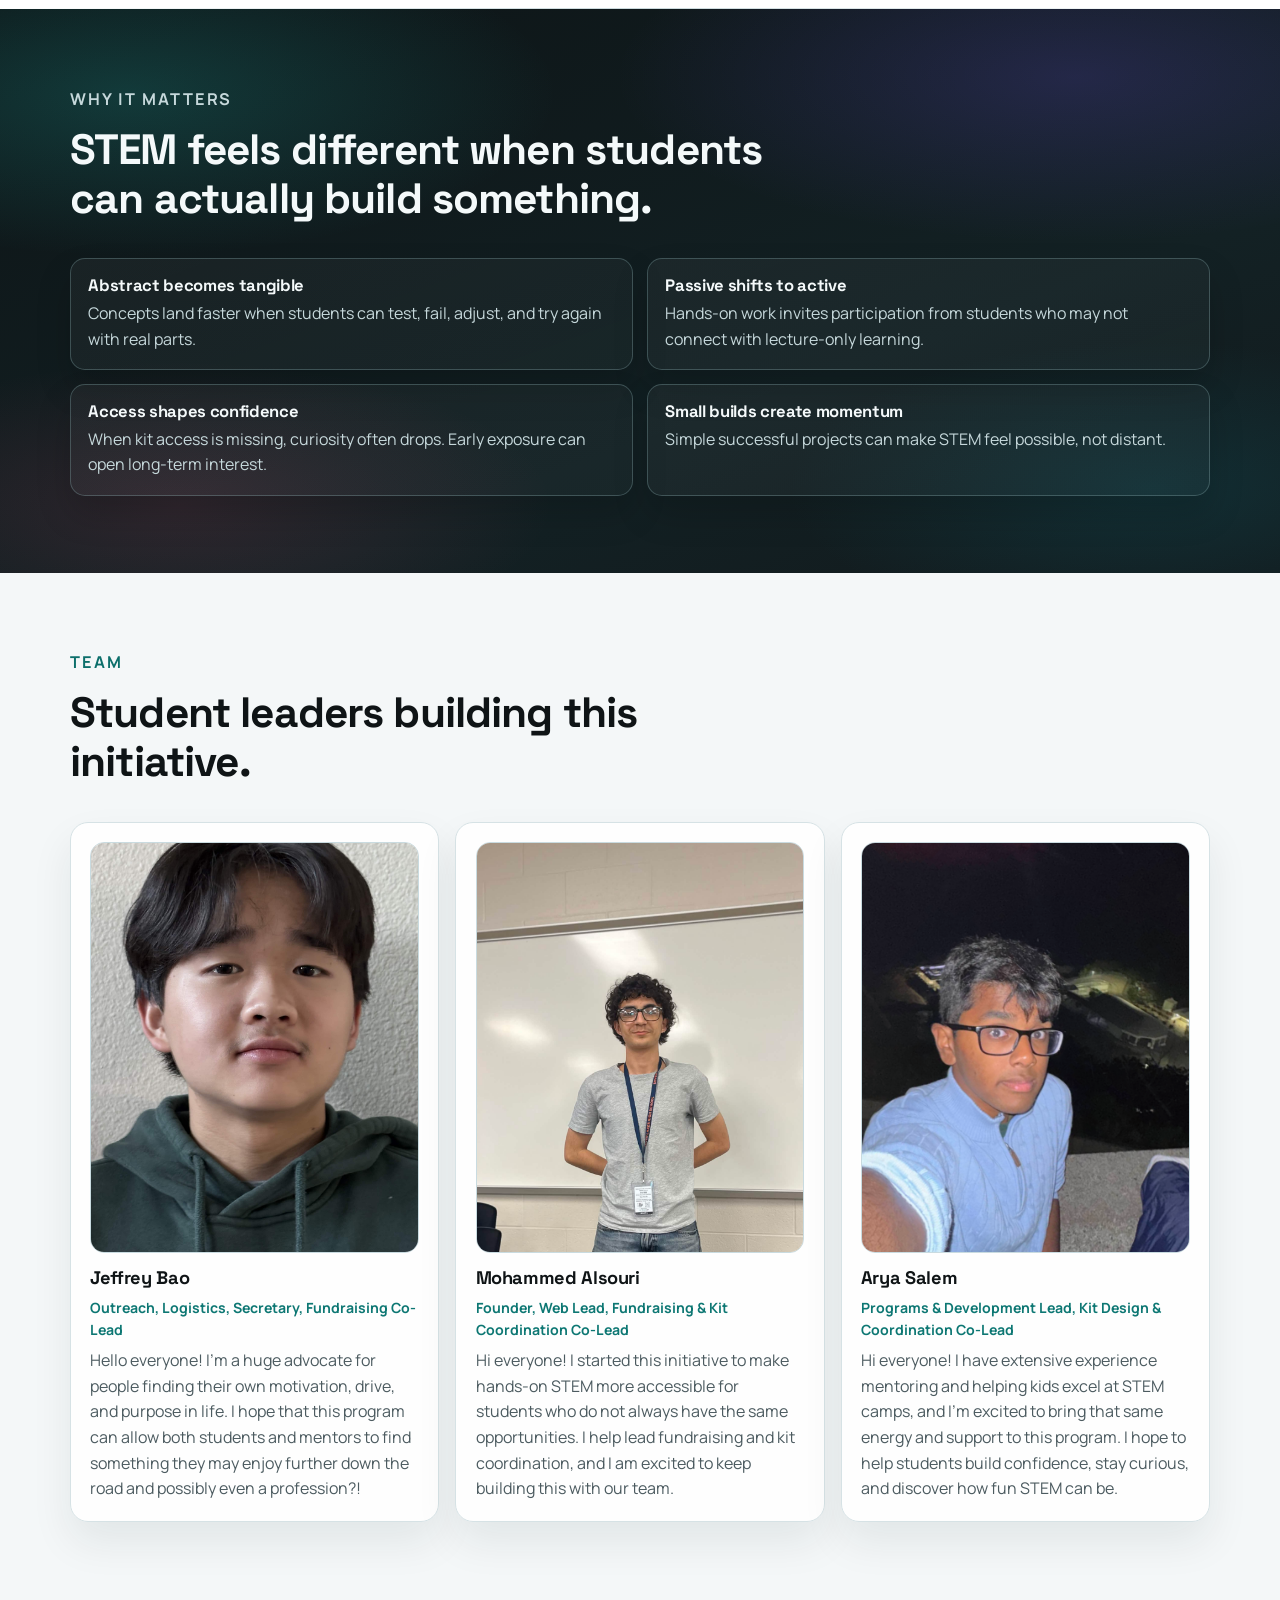
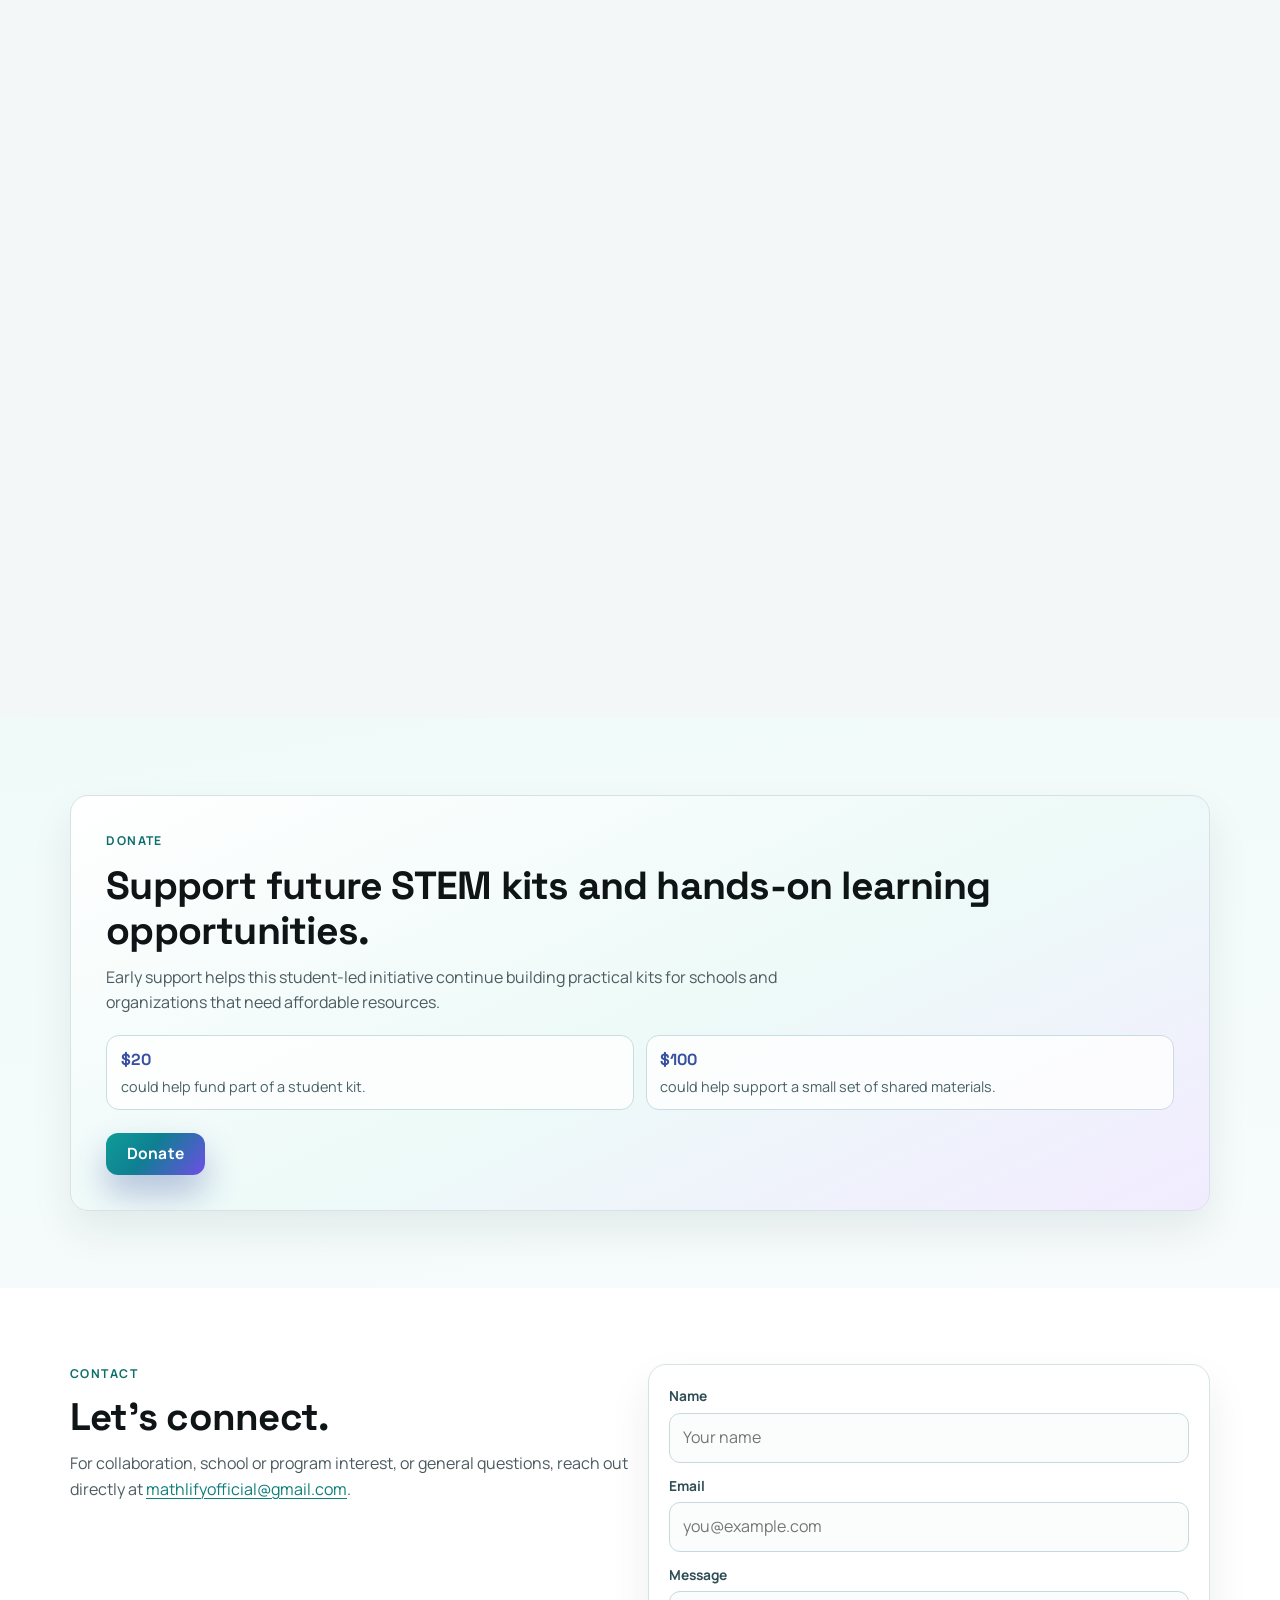
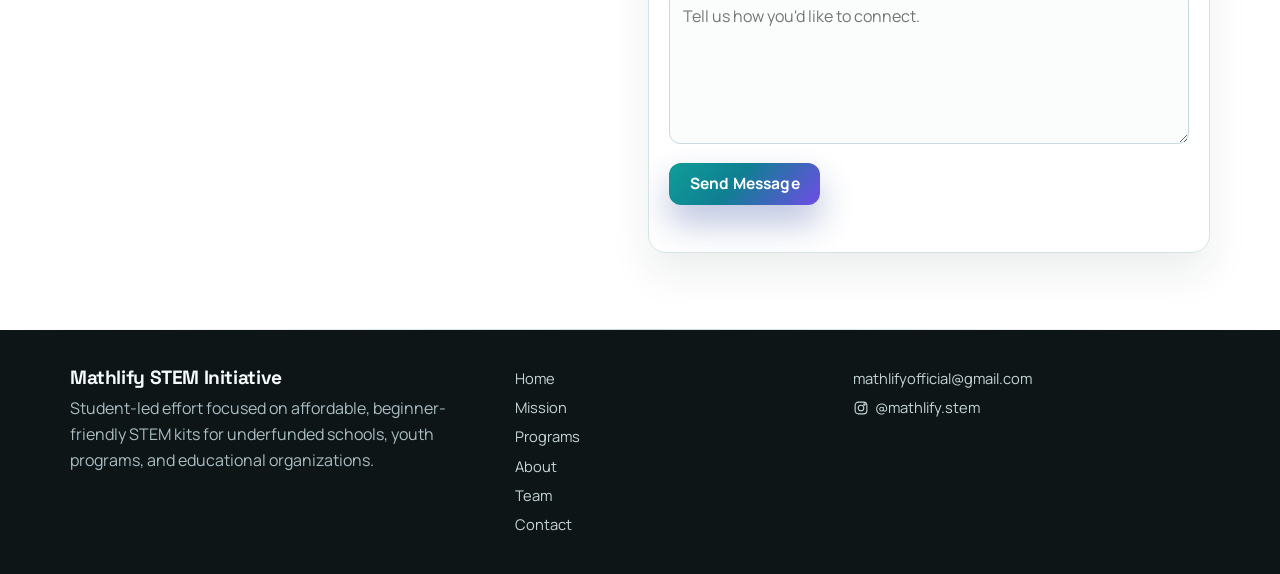
==== commit 65be0f80: "xd" ====
--- a/index.html
+++ b/index.html
@@ -41,13 +41,13 @@
           <a href="#contact">Contact</a>
         </nav>
 
-        <a
+        <!--<a
           href="https://mathlify.vercel.app/"
           class="btn btn-tutoring nav-tutoring"
           target="_blank"
           rel="noopener"
           >Mathlify Tutoring</a
-        >
+        > -->
         <a
           href="https://hcb.hackclub.com/donations/start/mathlify-stem-initiative"
           class="btn btn-donate nav-donate"
@@ -71,9 +71,9 @@
         <a href="#about">About</a>
         <a href="#team">Team</a>
         <a href="#contact">Contact</a>
-        <a href="https://mathlify.vercel.app/" target="_blank" rel="noopener" class="btn btn-tutoring"
+        <!-- <a href="https://mathlify.vercel.app/" target="_blank" rel="noopener" class="btn btn-tutoring"
           >Mathlify Tutoring</a
-        >
+        > -->
         <a
           href="https://hcb.hackclub.com/donations/start/mathlify-stem-initiative"
           class="btn btn-donate mobile-donate"
@@ -581,7 +581,20 @@
         </nav>
         <div class="footer-links">
           <a href="mailto:mathlifyofficial@gmail.com">mathlifyofficial@gmail.com</a>
-          <span>Social links coming soon</span>
+          <a
+            href="https://instagram.com/mathlify.stem"
+            target="_blank"
+            rel="noopener"
+            class="social-link"
+            aria-label="Follow Mathlify STEM Initiative on Instagram"
+          >
+            <svg viewBox="0 0 24 24" aria-hidden="true">
+              <rect x="3.2" y="3.2" width="17.6" height="17.6" rx="5"></rect>
+              <circle cx="12" cy="12" r="4.2"></circle>
+              <circle cx="17.2" cy="6.8" r="1.1"></circle>
+            </svg>
+            <span>@mathlify.stem</span>
+          </a>
         </div>
       </div>
     </footer>
--- a/styles.css
+++ b/styles.css
@@ -353,6 +353,11 @@
   margin-top: 0.4rem;
 }
 
+.mobile-menu a.mobile-donate,
+.mobile-menu a.mobile-donate:hover {
+  color: #fff;
+}
+
 .hero {
   overflow: hidden;
   padding-top: clamp(8.8rem, 10vw, 10.6rem);
@@ -1340,6 +1345,20 @@
   color: #7ed4cc;
 }
 
+.social-link {
+  display: inline-flex;
+  align-items: center;
+  gap: 0.42rem;
+}
+
+.social-link svg {
+  width: 16px;
+  height: 16px;
+  stroke: currentColor;
+  fill: none;
+  stroke-width: 1.7;
+}
+
 [data-glow]::after {
   content: "";
   position: absolute;
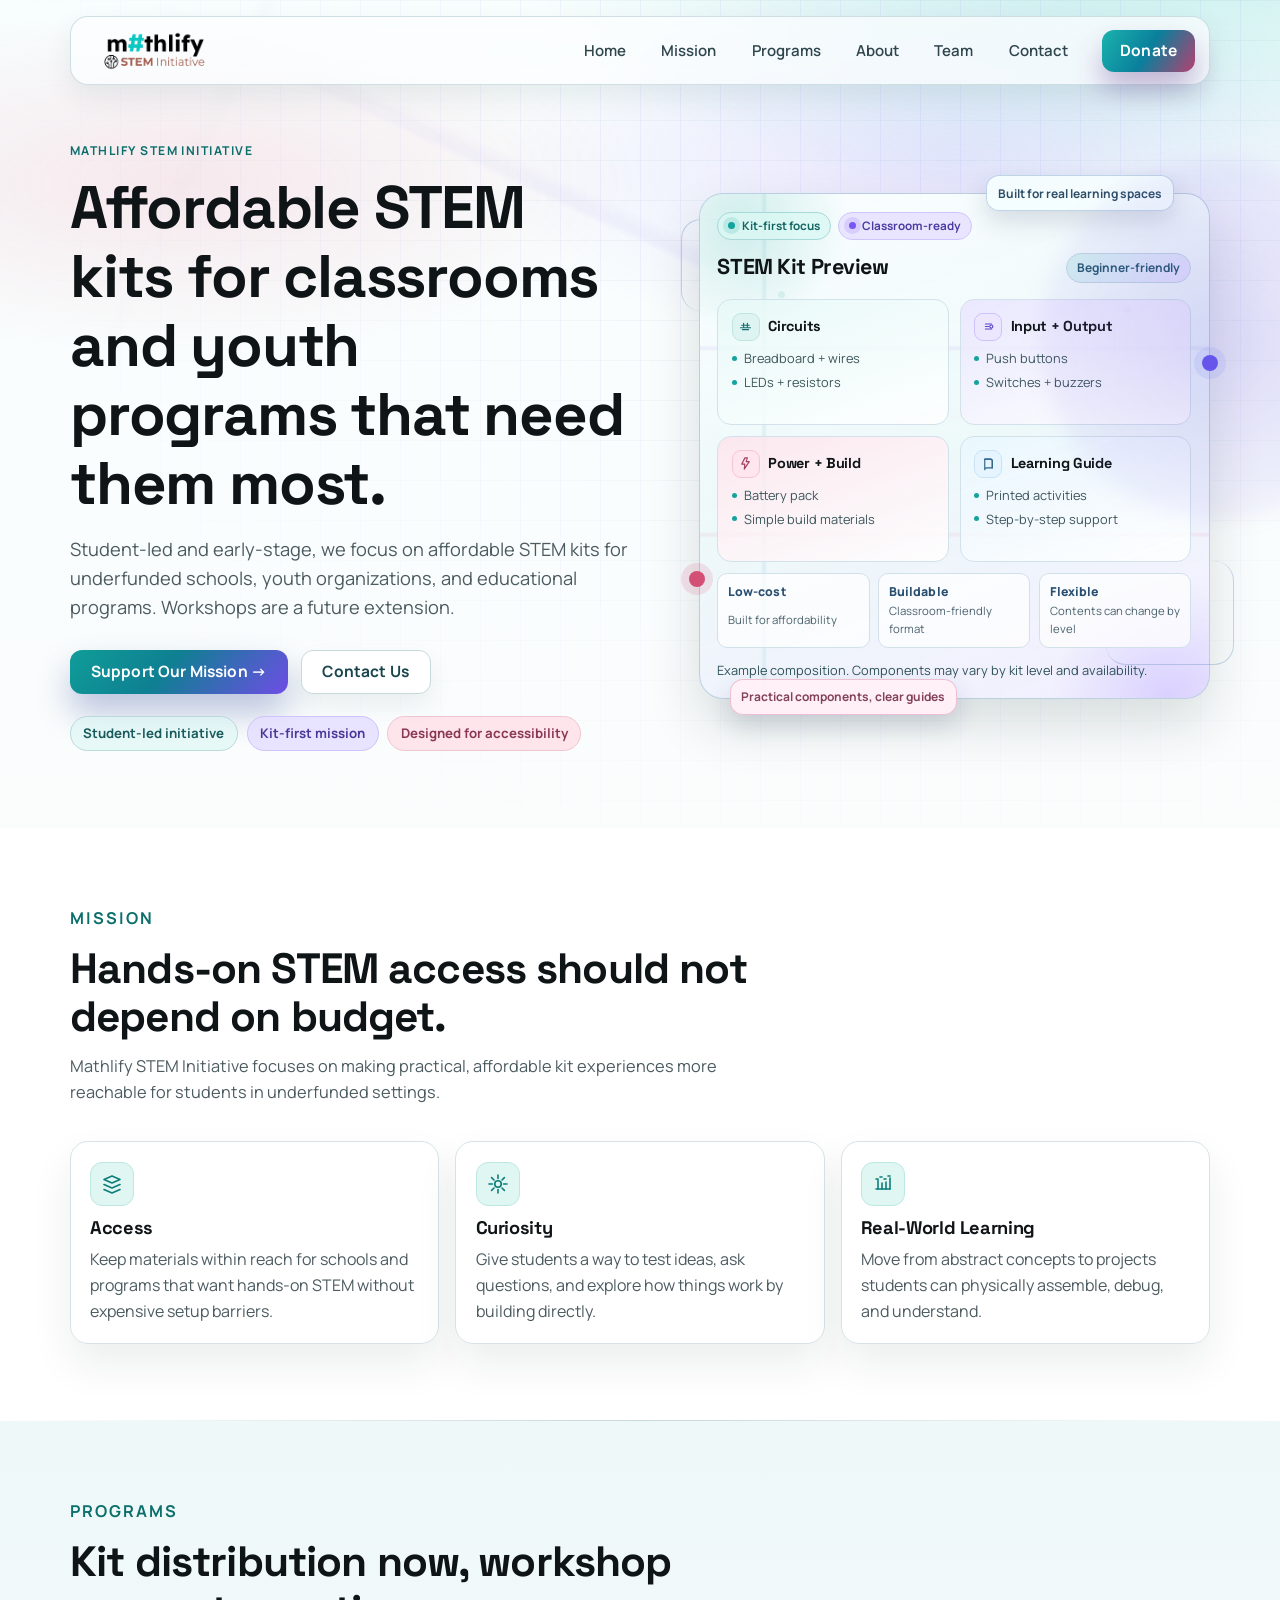
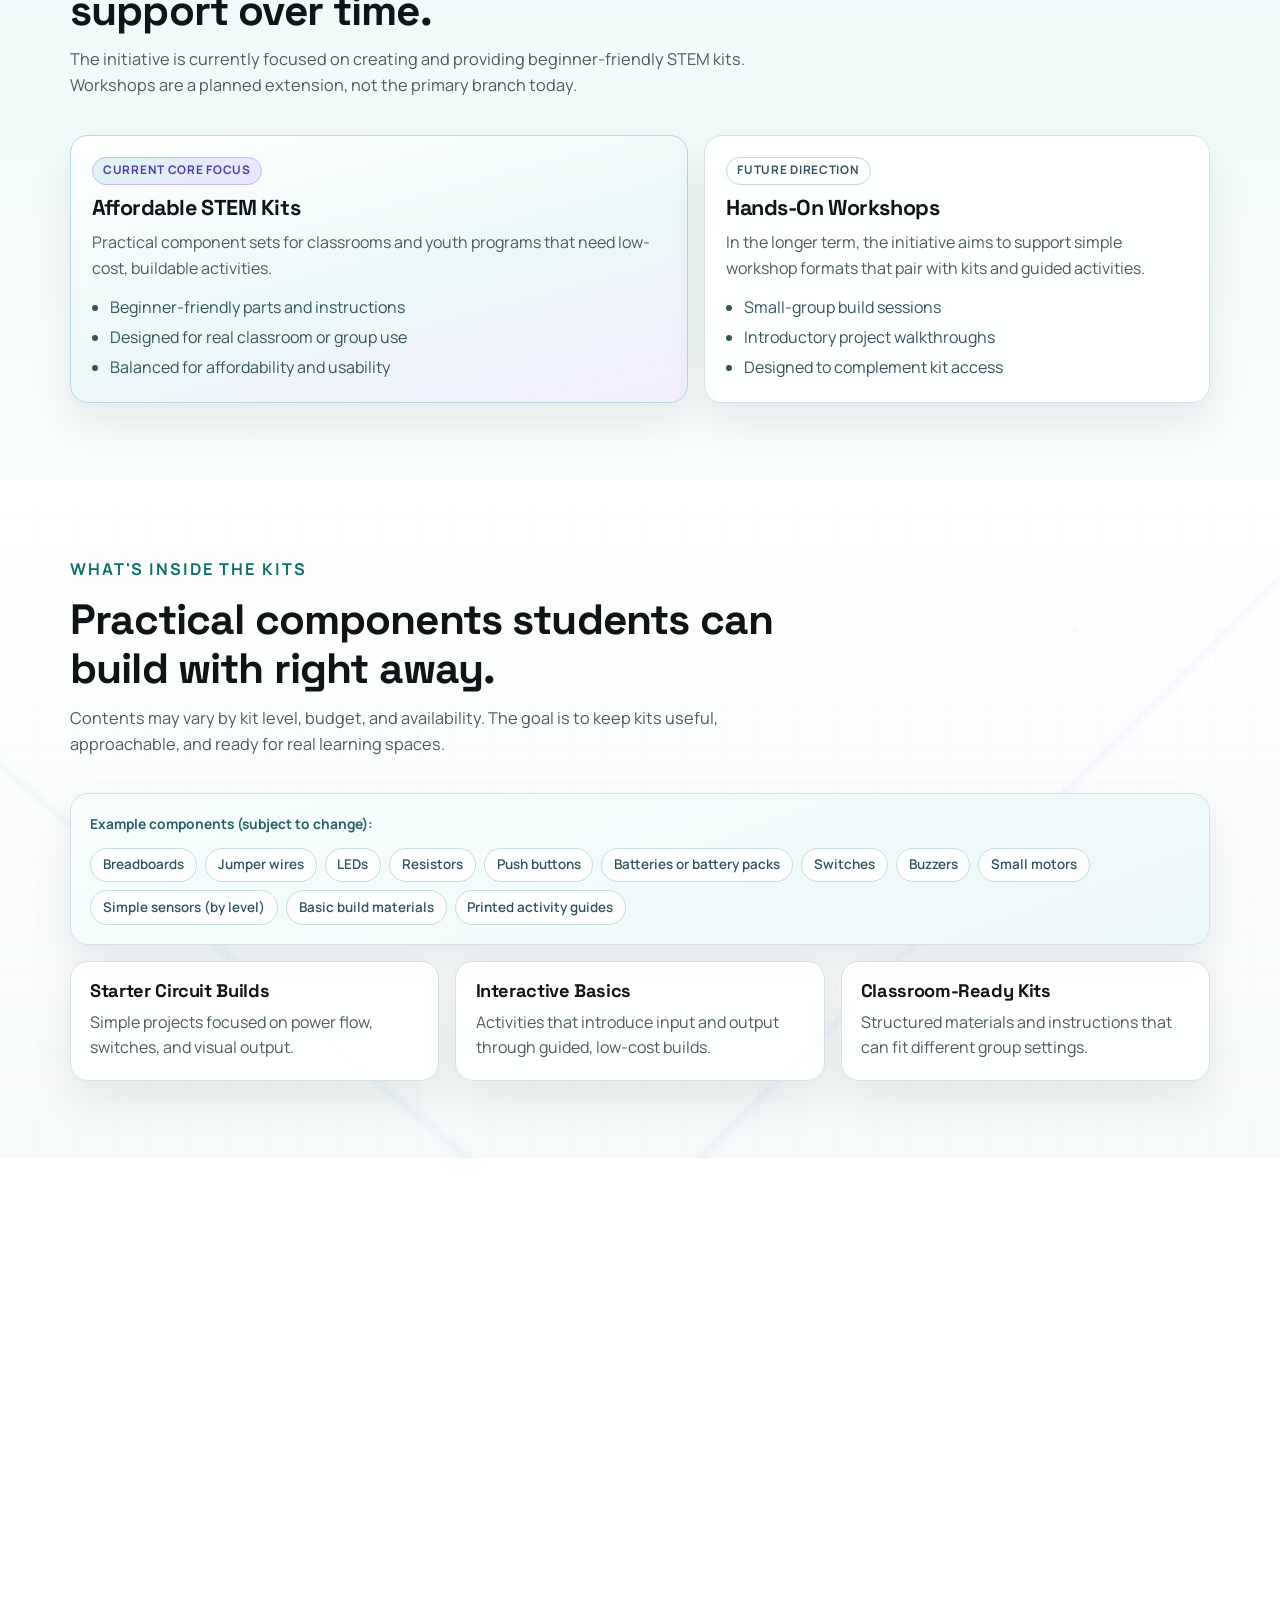
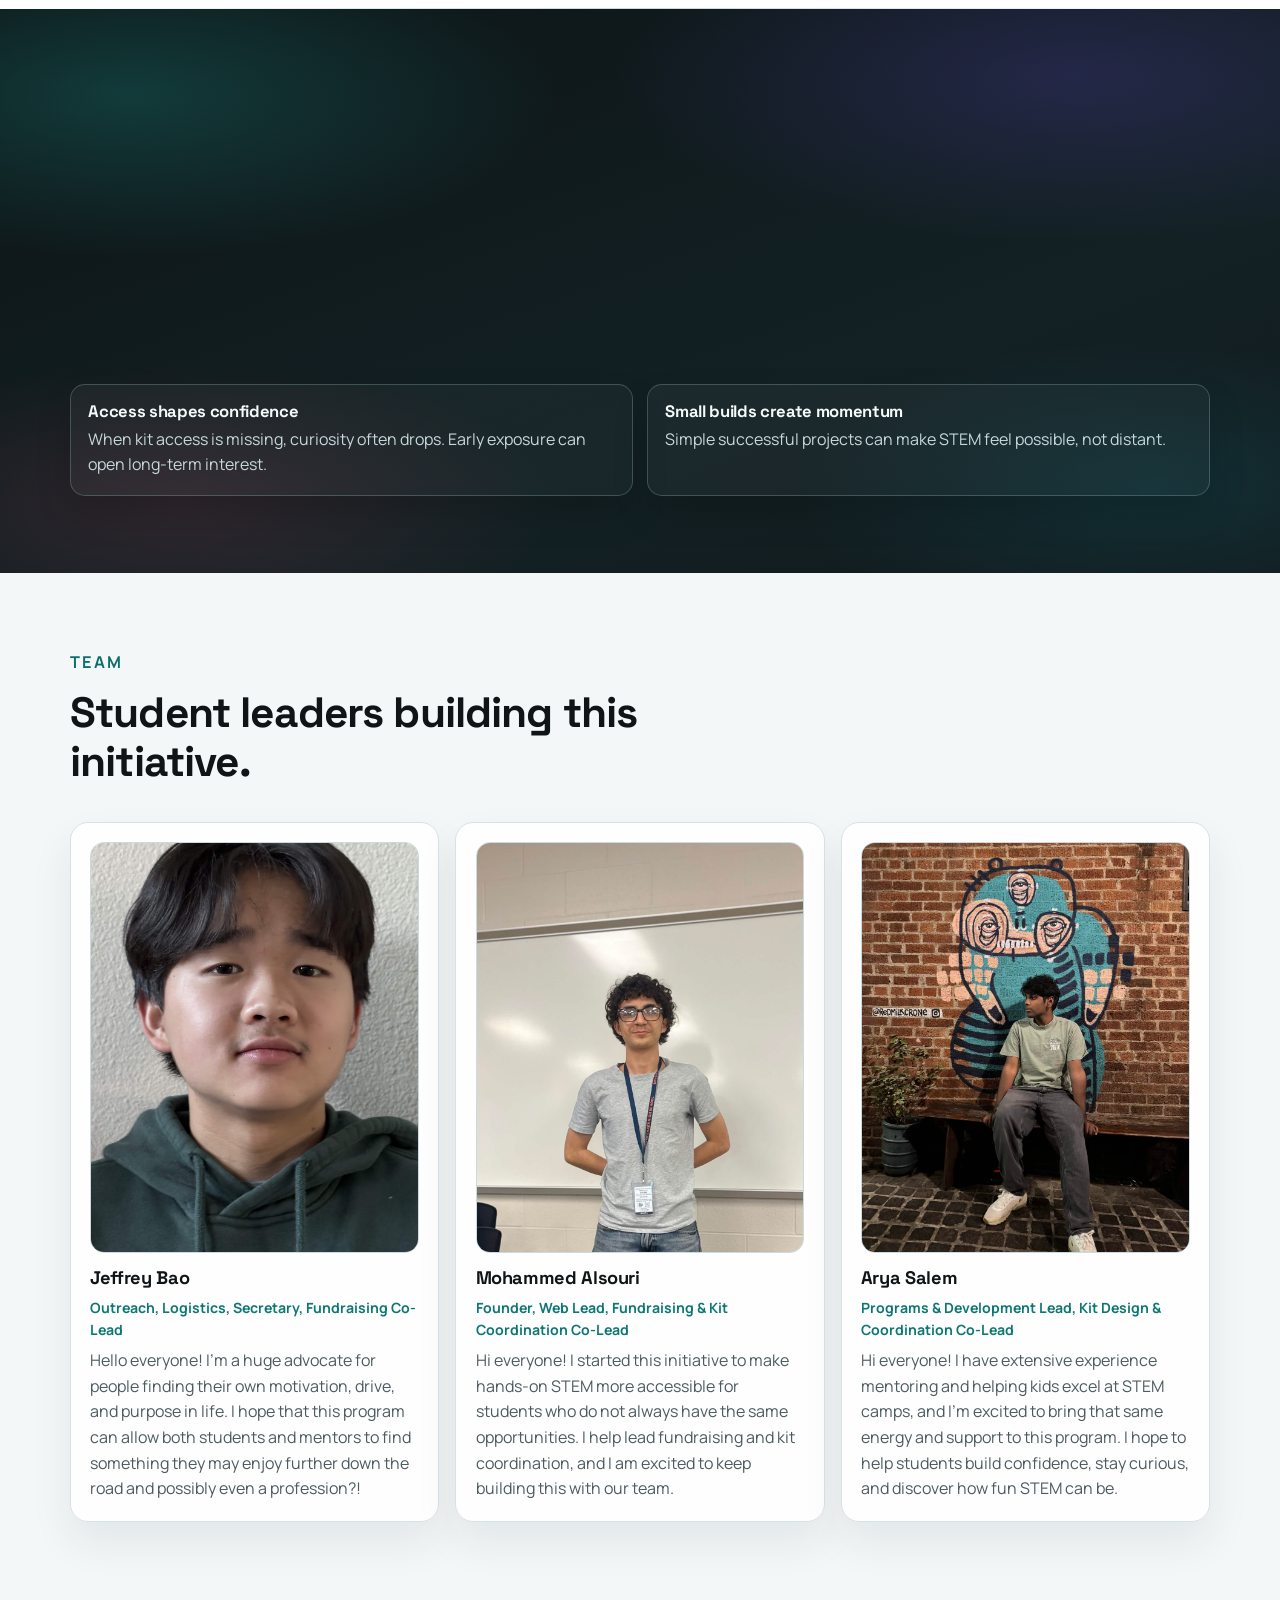
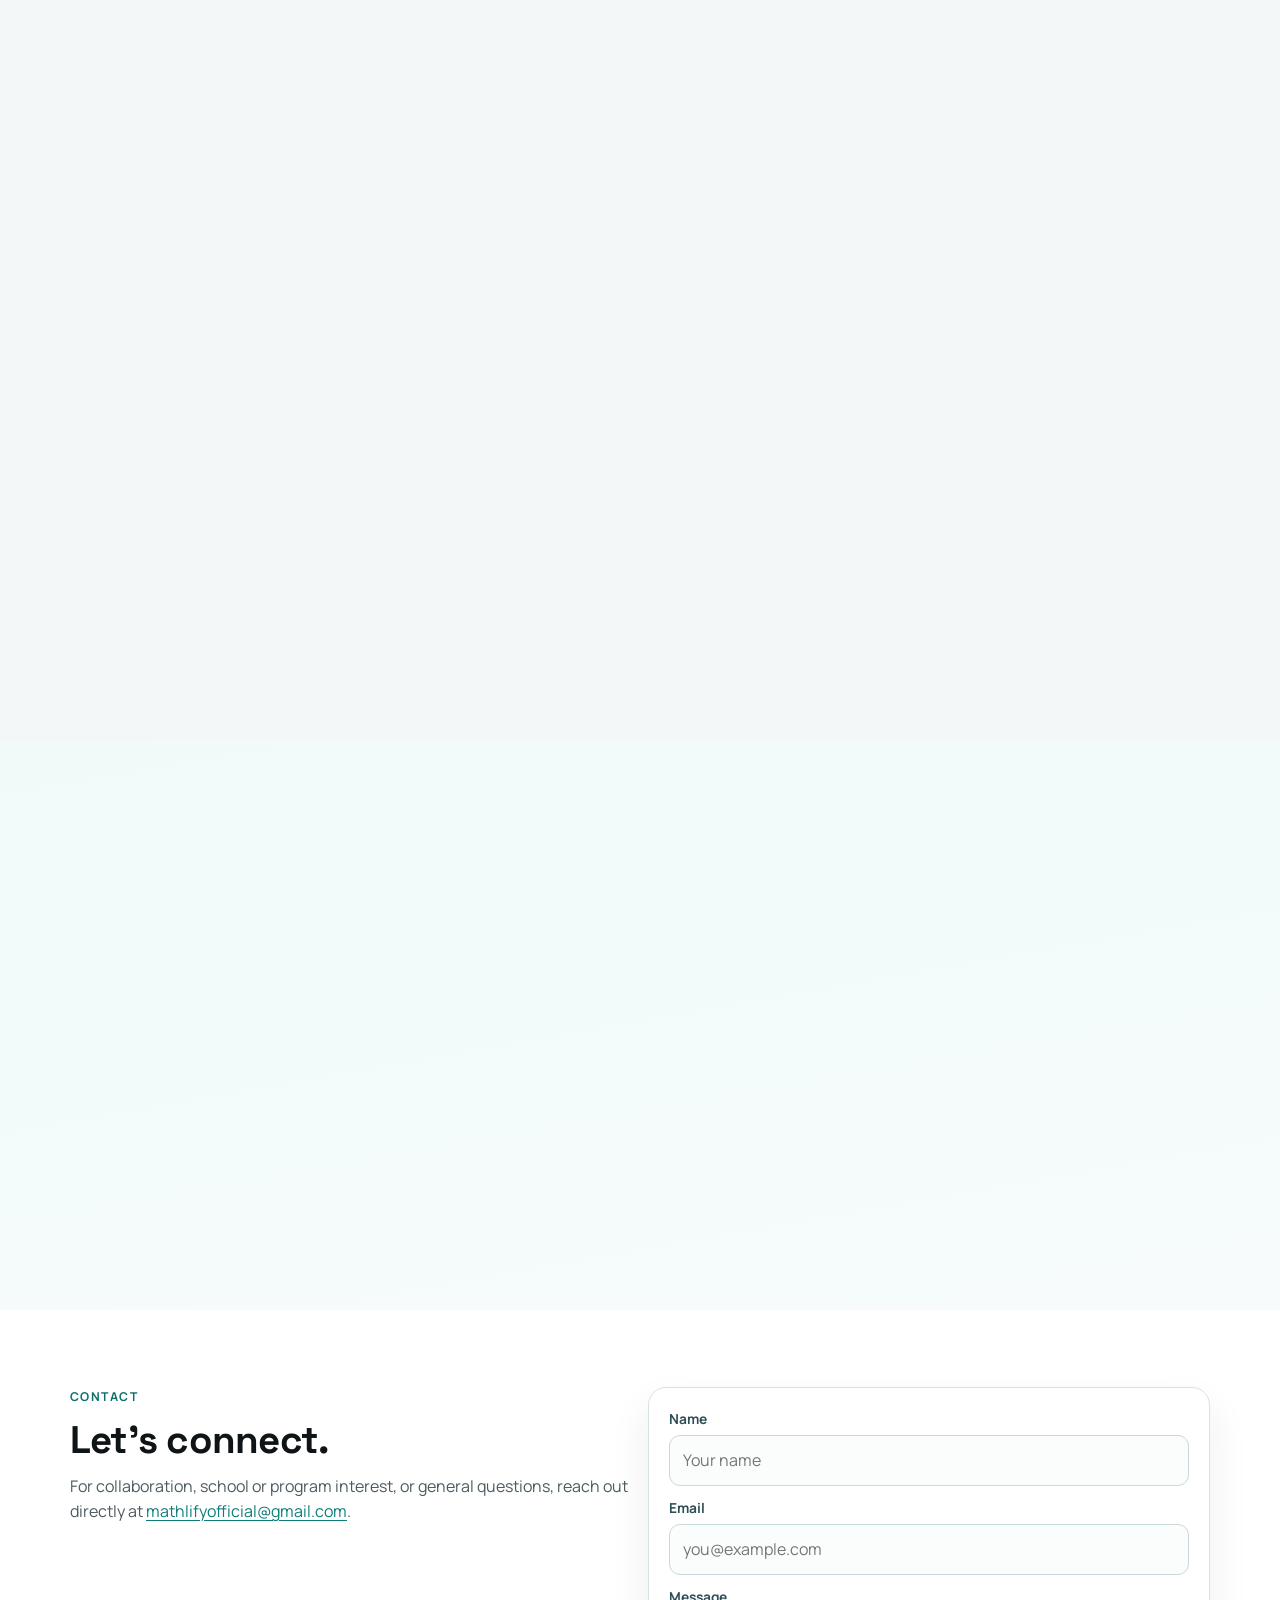
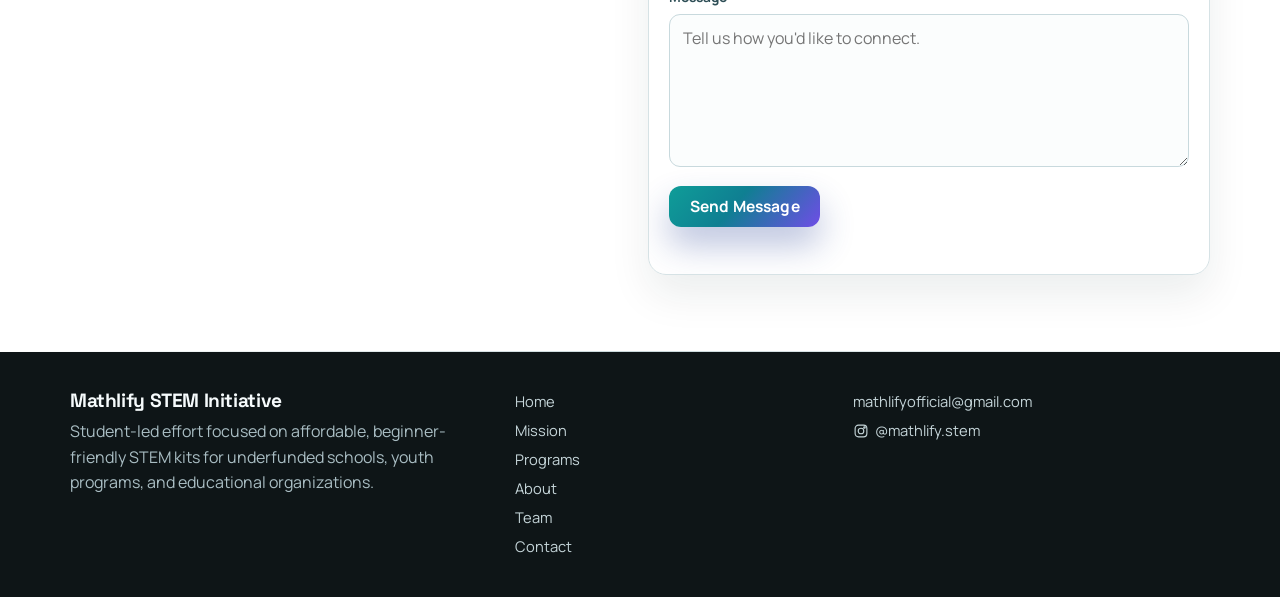
==== commit 0663b1b6: "a" ====
--- a/index.html
+++ b/index.html
@@ -476,7 +476,7 @@
             </article>
             <article class="team-card reveal" data-glow>
               <figure class="team-photo">
-                <img src="res/Arya.png" alt="Portrait of Arya Salem" loading="lazy" />
+                <img src="res/Arya.jpg" alt="Portrait of Arya Salem" loading="lazy" />
               </figure>
               <h3>Arya Salem</h3>
               <p class="team-role">Programs & Development Lead, Kit Design & Coordination Co-Lead</p>
@@ -492,6 +492,18 @@
                 Hi everyone! I’m excited to support this initiative through outreach and marketing so
                 more students and families can discover what we are building. I also help strengthen
                 community partnerships so we can grow access to meaningful, hands-on STEM opportunities.
+              </p>
+            </article>
+            <article class="team-card reveal" data-glow>
+              <figure class="team-photo">
+                <img src="res/Azaan.jpg" alt="Portrait of Azaan Noman" loading="lazy" />
+              </figure>
+              <h3>Azaan Noman</h3>
+              <p class="team-role">Outreach, Logistics, Secretary, Marketing, Community Partnerships, Fundraising Co-Lead</p>
+              <p>
+                Hi everyone! I’m excited to support Mathlify STEM through outreach, logistics, and
+                community partnerships while also helping with fundraising and marketing. I hope to help
+                us reach more students and make hands-on STEM opportunities more accessible.
               </p>
             </article>
           </div>
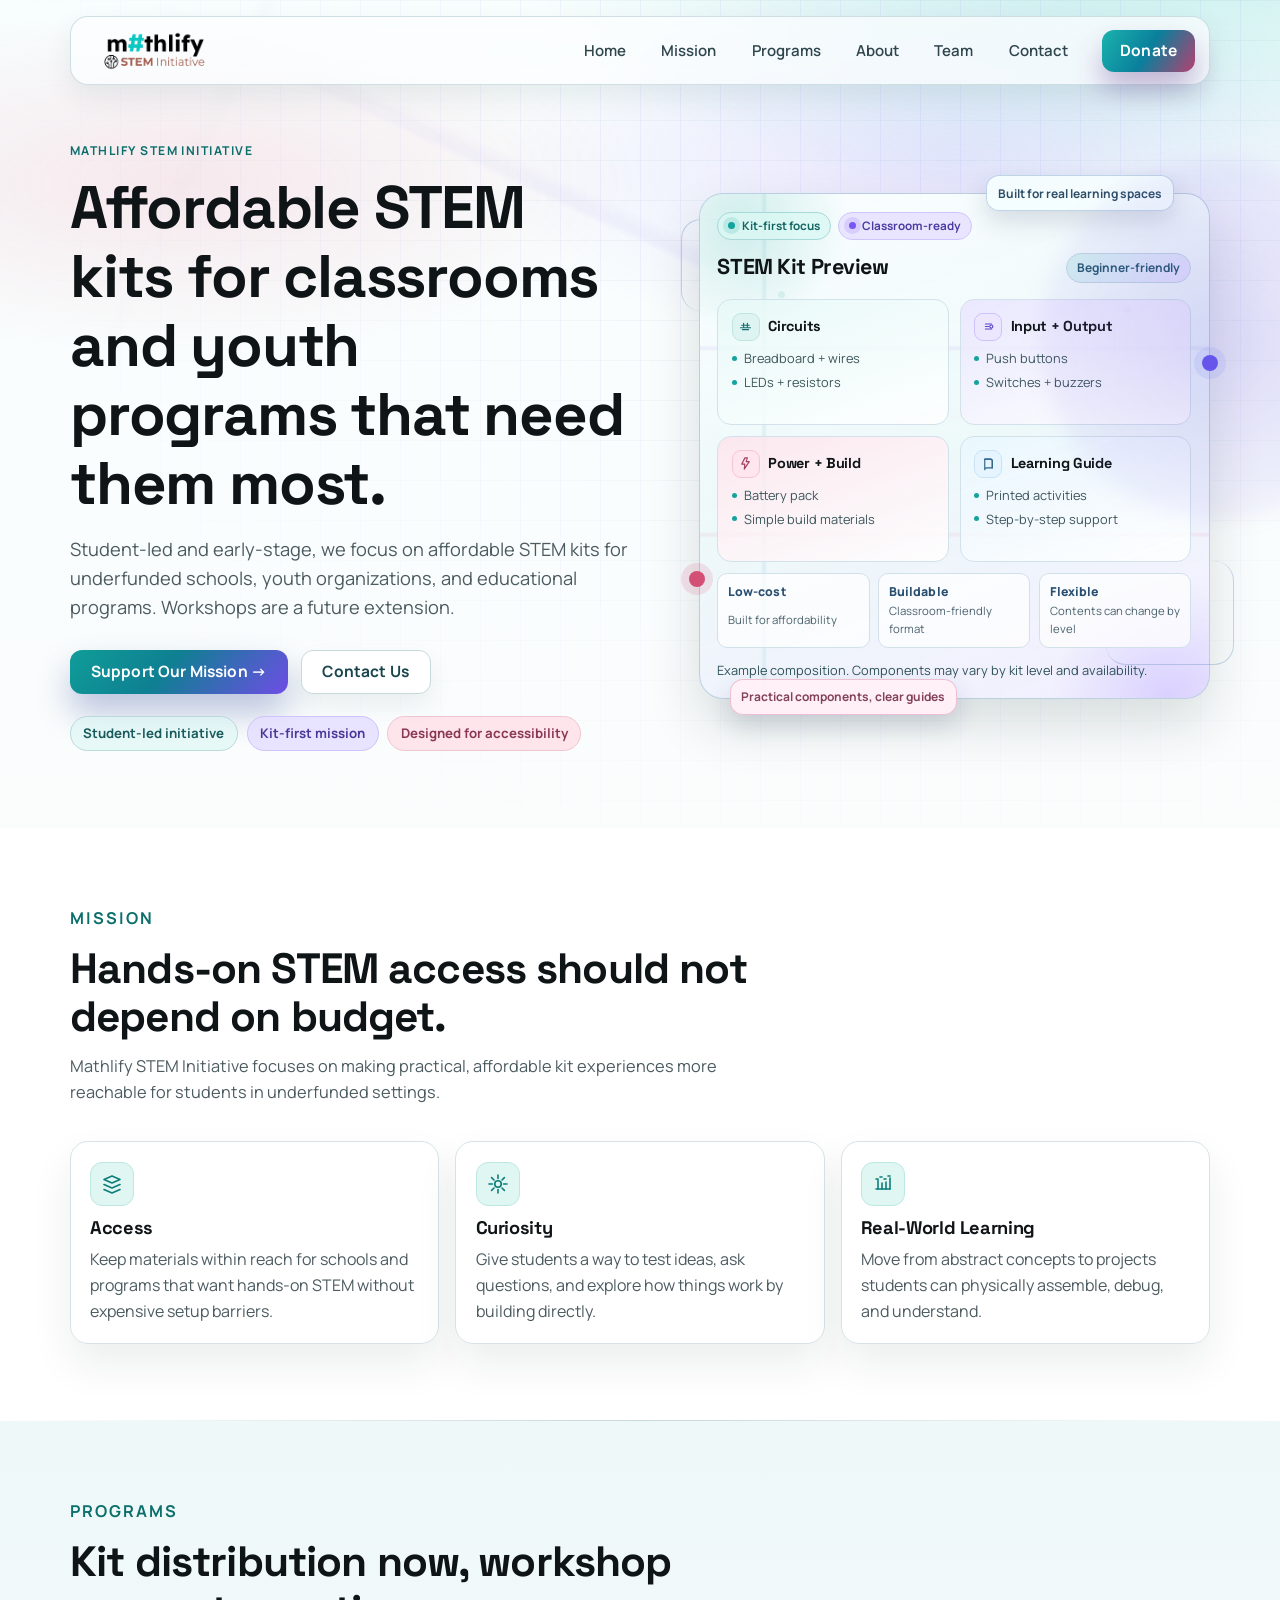
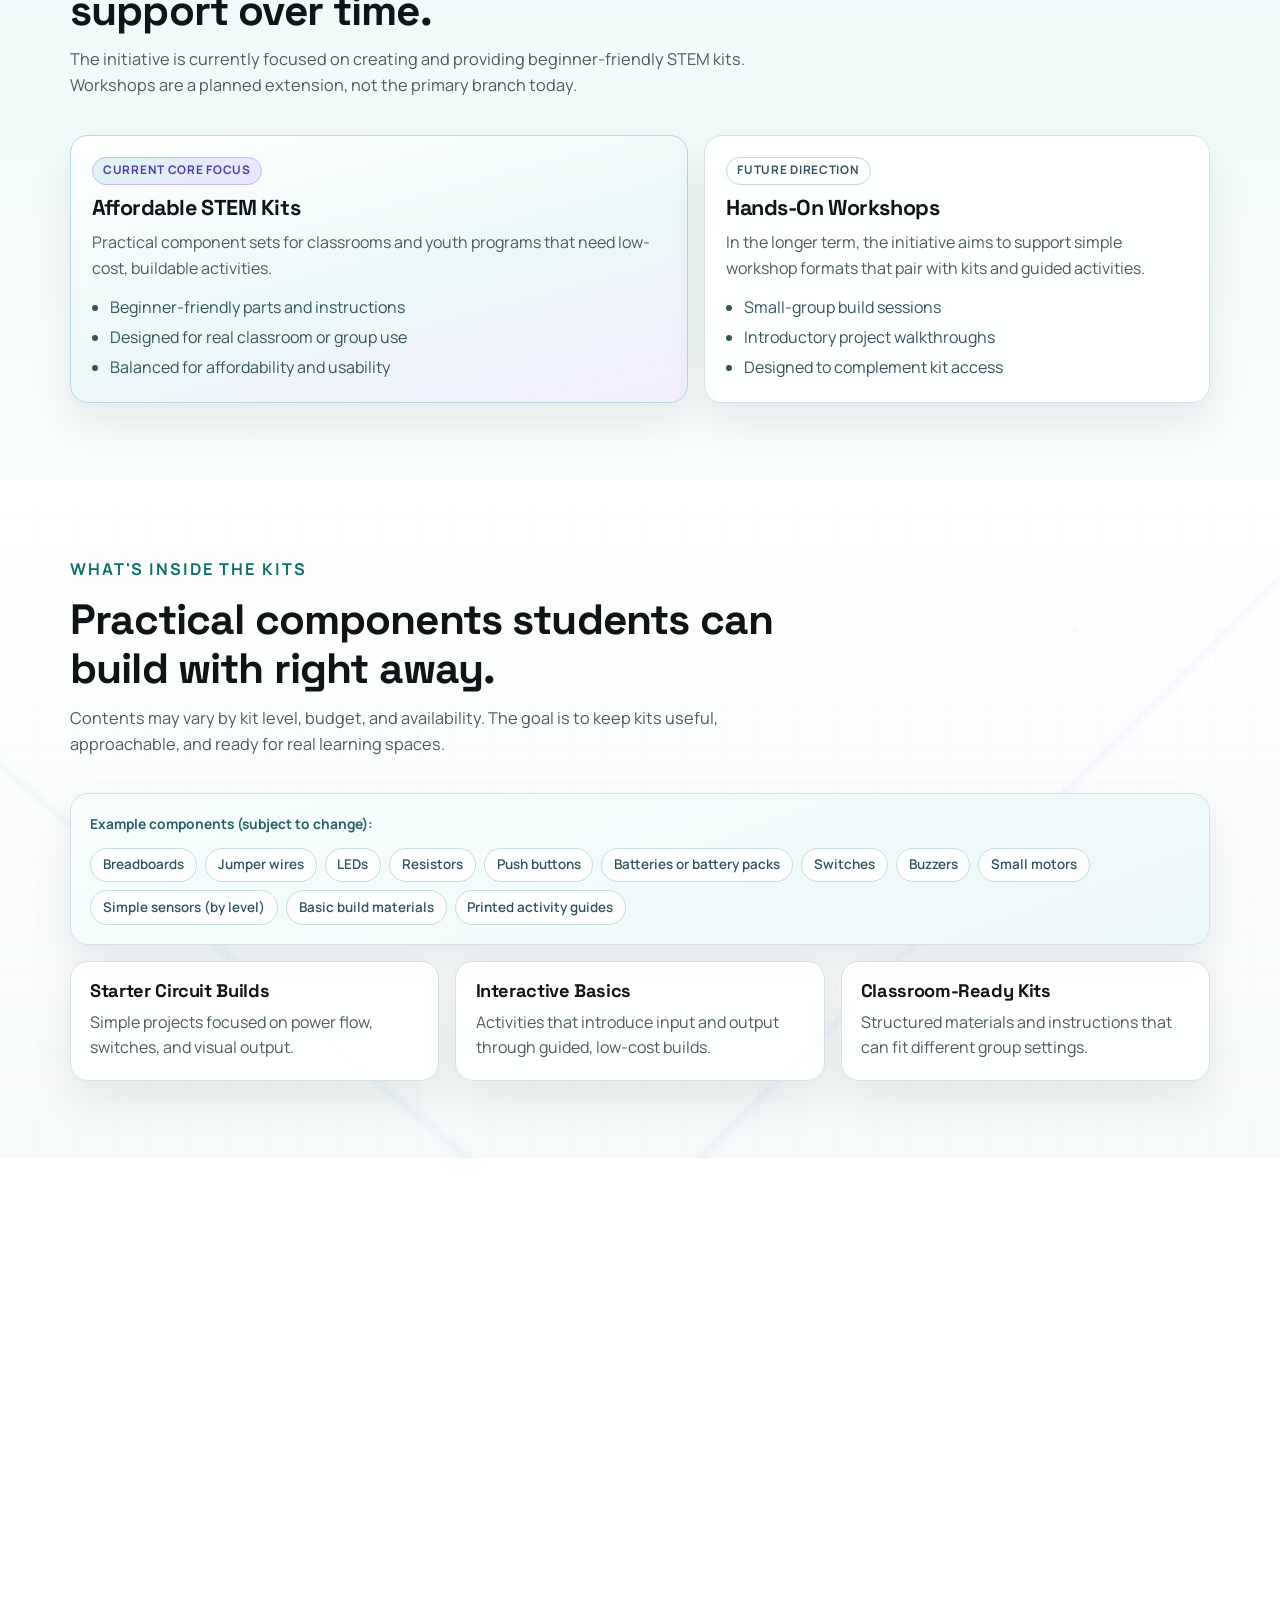
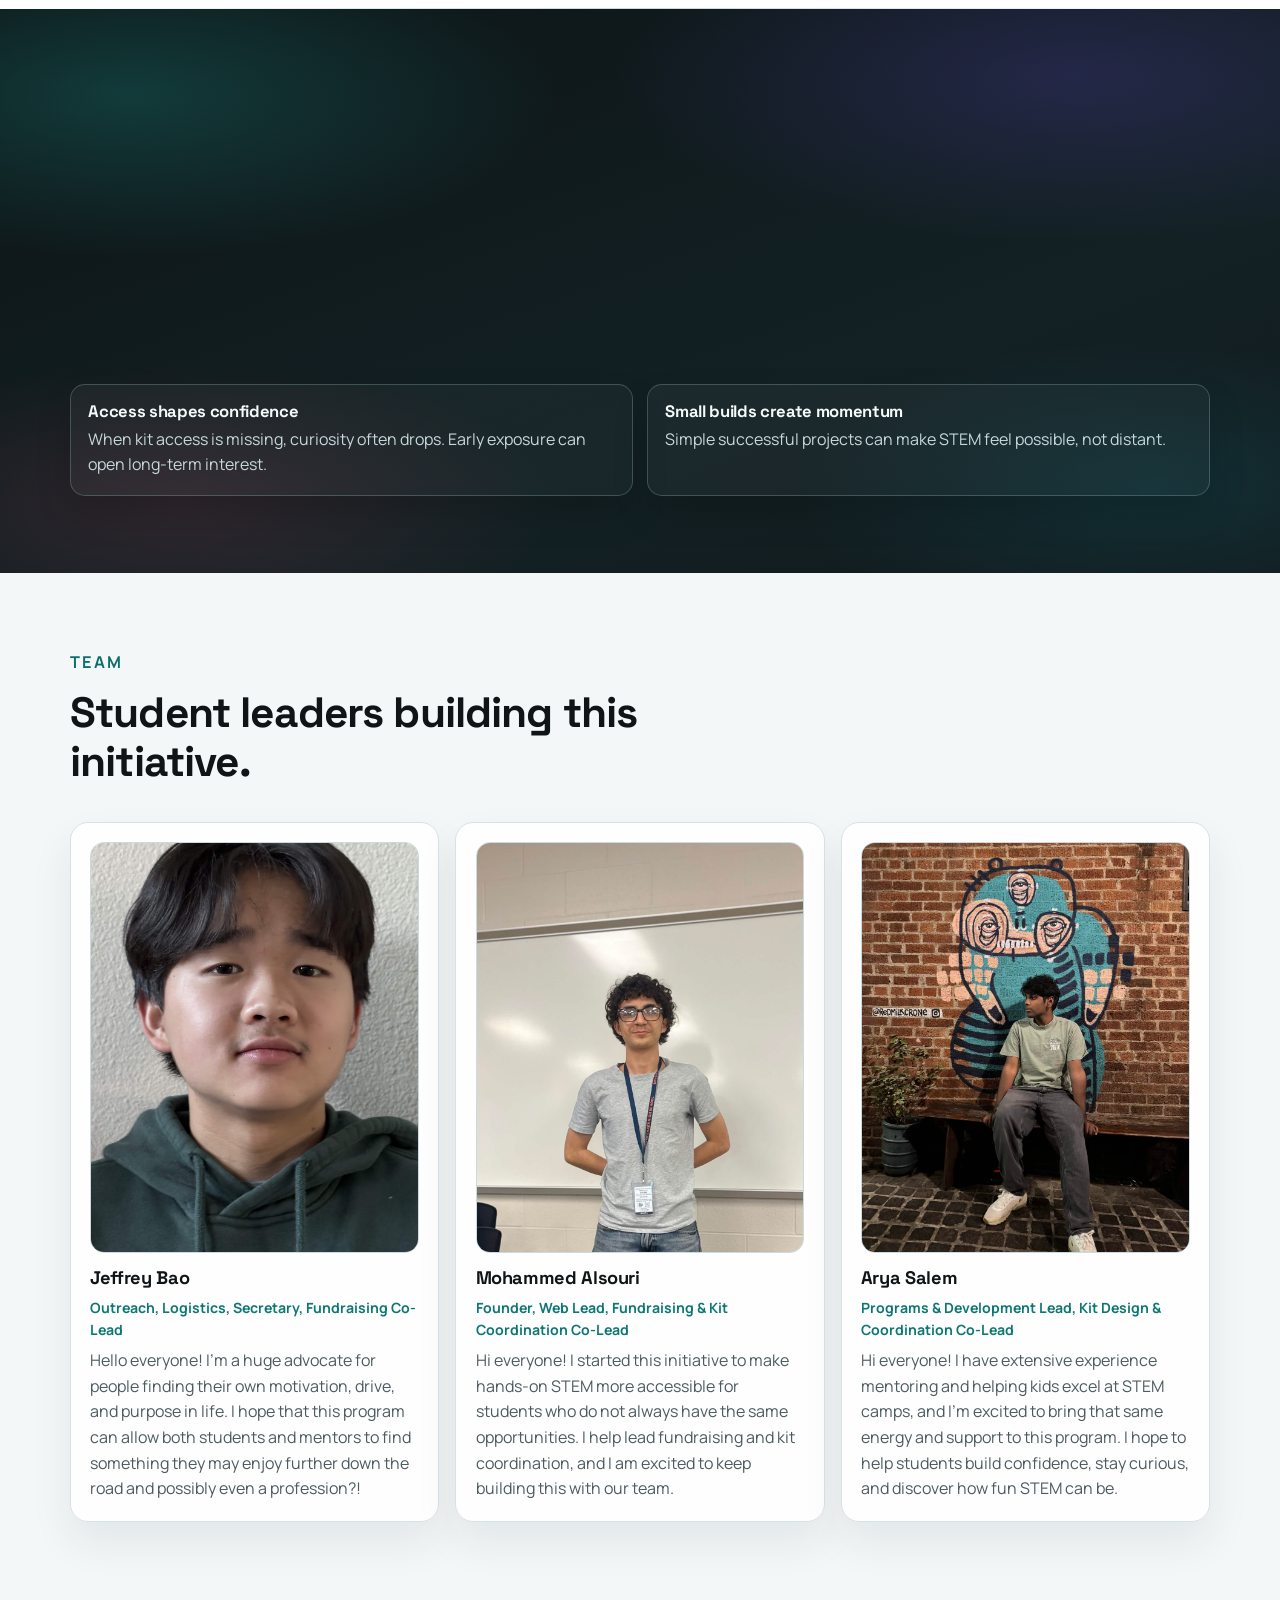
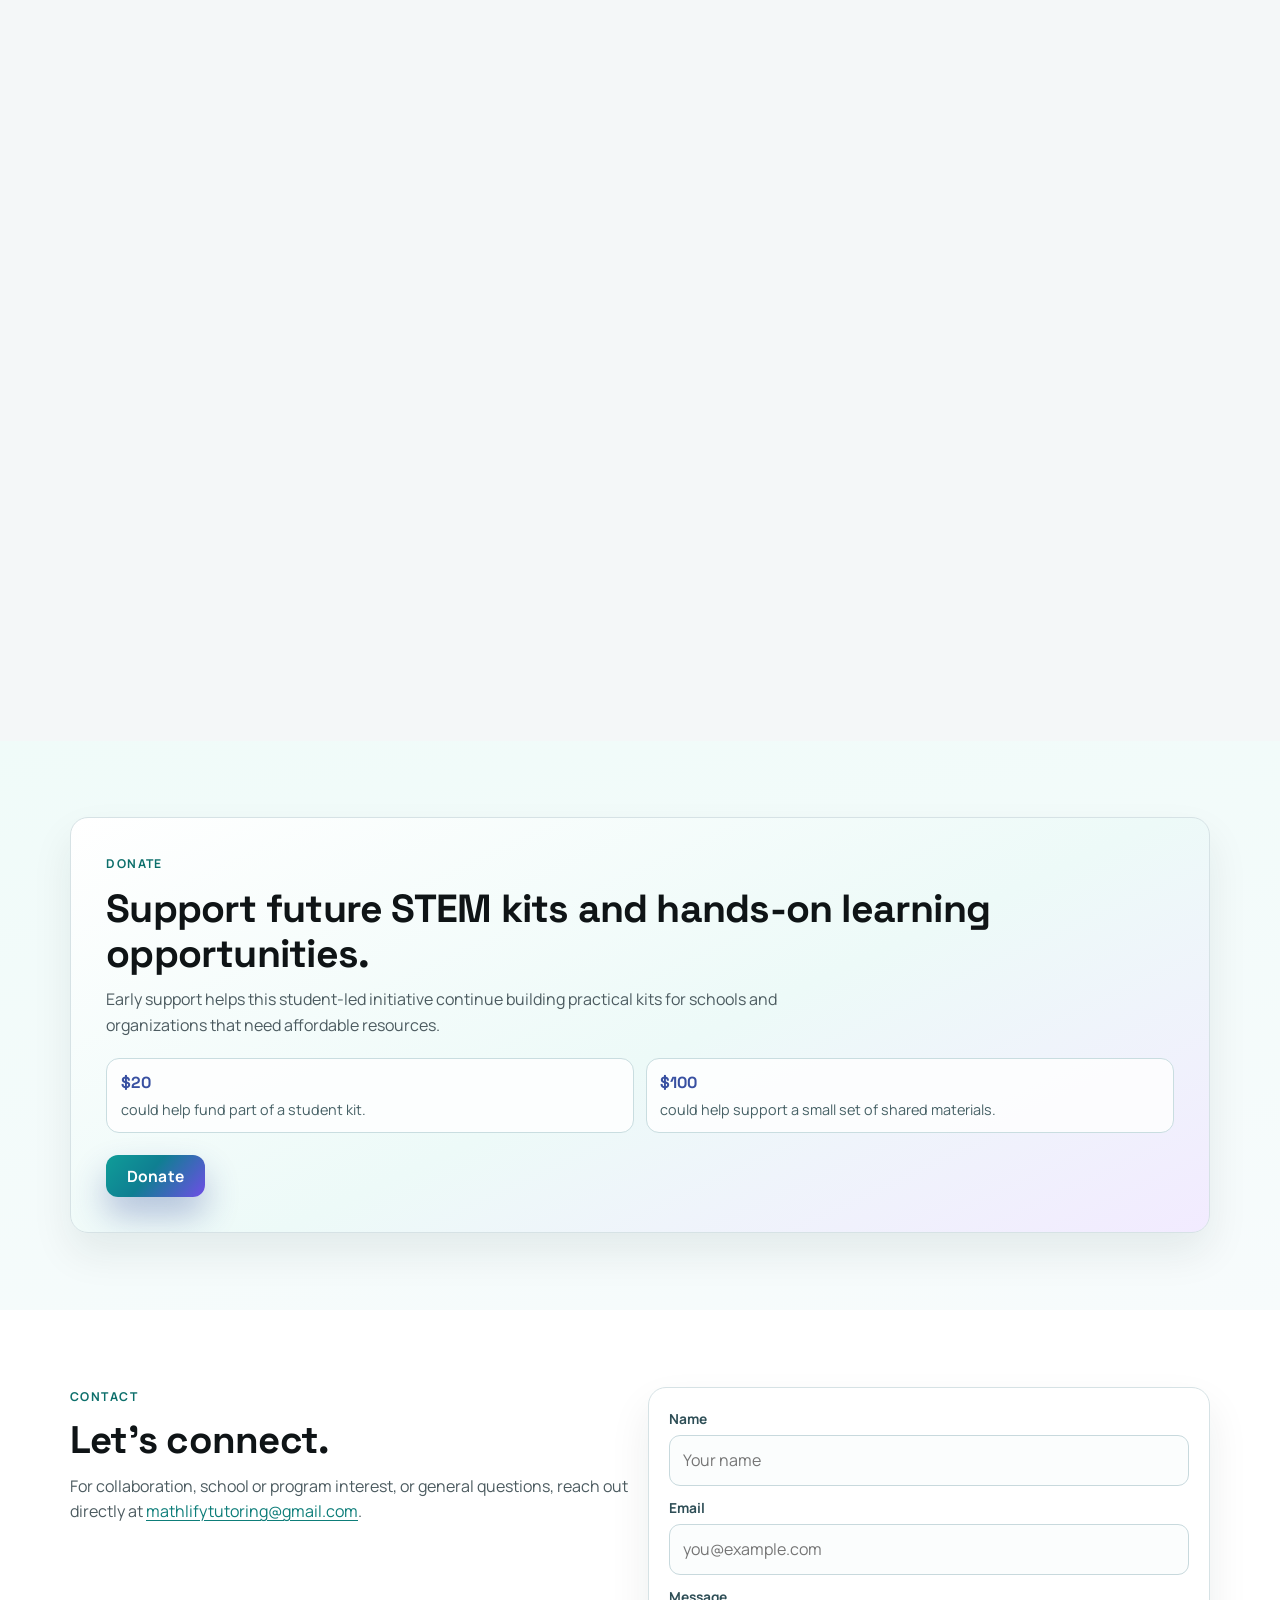
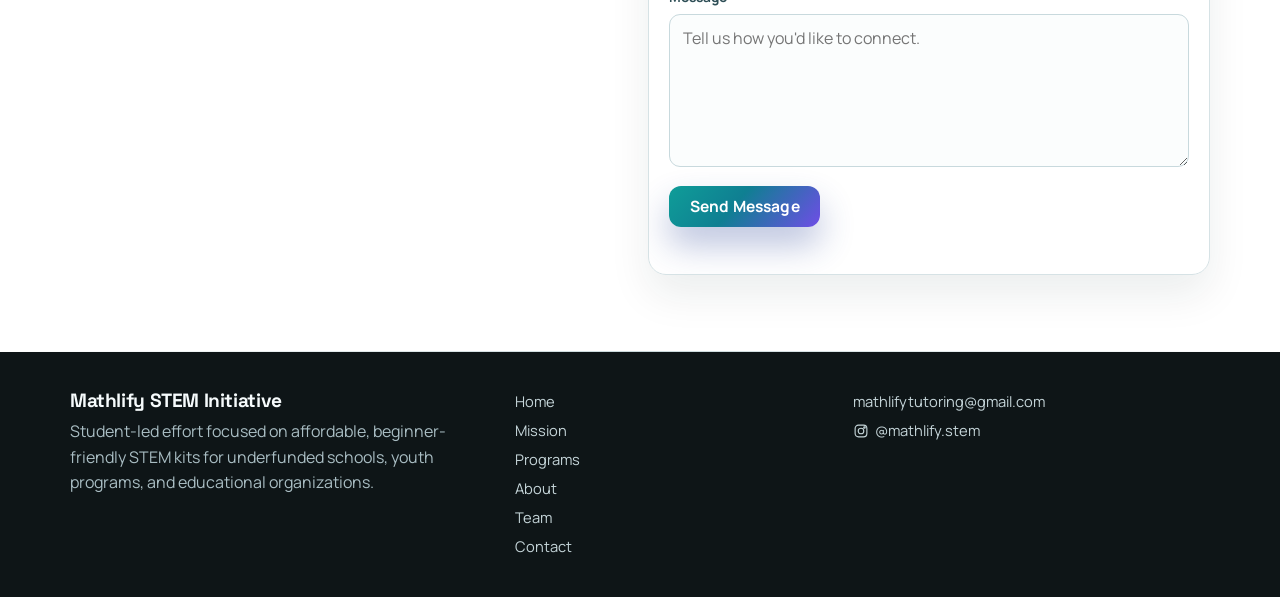
==== commit c70961c8: "Update email contact address in index.html" ====
--- a/index.html
+++ b/index.html
@@ -547,7 +547,7 @@
             <h2>Let's connect.</h2>
             <p>
               For collaboration, school or program interest, or general questions, reach out directly at
-              <a href="mailto:mathlifyofficial@gmail.com">mathlifyofficial@gmail.com</a>.
+              <a href="mailto:mathlifytutoring@gmail.com">mathlifytutoring@gmail.com</a>.
             </p>
           </div>
 
@@ -592,7 +592,7 @@
           <a href="#contact">Contact</a>
         </nav>
         <div class="footer-links">
-          <a href="mailto:mathlifyofficial@gmail.com">mathlifyofficial@gmail.com</a>
+          <a href="mailto:mathlifytutoring@gmail.com">mathlifytutoring@gmail.com</a>
           <a
             href="https://instagram.com/mathlify.stem"
             target="_blank"
